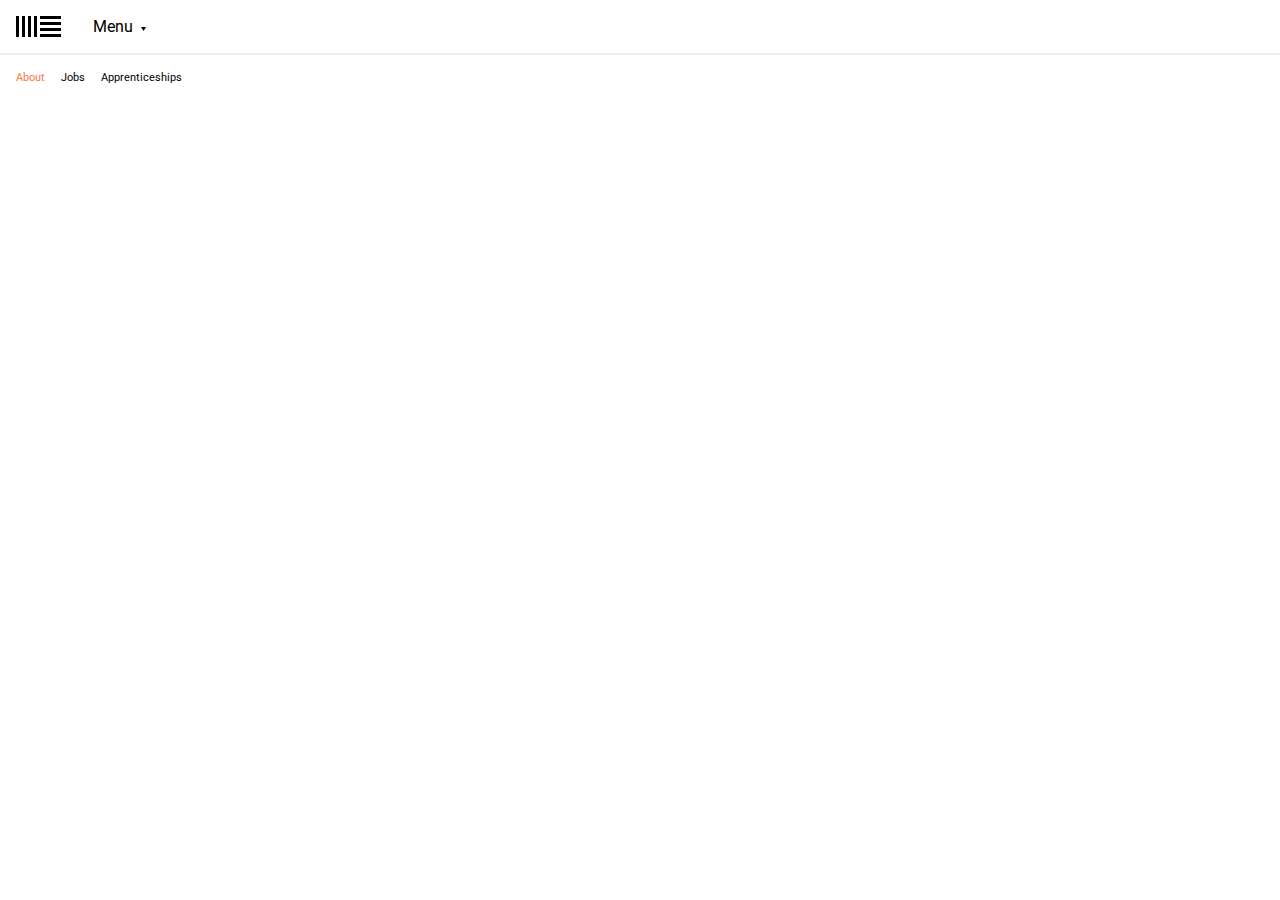
==== Ableton/index.html @ 57d8e377 "first commit" ====
<!DOCTYPE html>
<html lang="en">
<head>
    <meta charset="UTF-8">
    <meta http-equiv="X-UA-Compatible" content="IE=edge">
    <meta name="viewport" content="width=device-width, initial-scale=1.0">
    <link rel="stylesheet" href="https://cdnjs.cloudflare.com/ajax/libs/font-awesome/6.4.0/css/all.min.css" integrity="sha512-iecdLmaskl7CVkqkXNQ/ZH/XLlvWZOJyj7Yy7tcenmpD1ypASozpmT/E0iPtmFIB46ZmdtAc9eNBvH0H/ZpiBw==" crossorigin="anonymous" referrerpolicy="no-referrer" />
    <link rel="stylesheet" href="style.css">
    <script src="script.js" defer></script>
    <title>Document</title>
</head>
<body>
    <header>
        <nav class="primary">
            <svg width="45" height="21">
                <path d="M0 0h3v21H0zM6 0h3v21H6zM12 0h3v21h-3zM18 0h3v21h-3zM24 18h21v3H24zM24 12h21v3H24zM24 6h21v3H24zM24 0h21v3H24z"></path>
            </svg>
            <div class="menu-icon">
                Menu 
                <svg xmlns="http://www.w3.org/2000/svg" width="5" height="5" viewBox="0 0 24 24"><path d="M24 22h-24l12-20z"/></svg>
            </div>

            <div class="menu-items">
                <ul class="main-menu">
                    <li><a href="#">Live</a></li>
                    <li><a href="#">Push</a></li>
                    <li><a href="#">Note</a></li>
                    <li><a href="#">Link</a></li>
                    <li><a href="#">Shop</a></li>
                    <li><a href="#">Packs</a></li>
                    <li><a href="#">Help</a></li>
                    <li><a href="#">Try Live for free</a></li>
                    <li><a href="#">Log in or register</a></li>
                </ul>
                <section class ="menu-section">
                    <h3>More on Ableton.com:</h3>
                    <ul>
                        <li><a href="">Blog</a></li>
                        <li><a href="">Ableton for the Classroom</a></li>
                        <li><a href="">Ableton for Colleges and Universities</a></li>
                        <li><a href="">Certified Training</a></li>
                        <li><a href="">About Ableton</a></li>
                        <li><a href="">Jobs</a></li>
                        <li><a href="">Apprenticeships</a></li>
                    </ul>
                </section>
                <section class ="menu-sub-section">
                    <h3>More from Ableton:</h3>
                    <ul>
                        <li>
                            <a href="">
                                <div>
                                    <h4>Loop</h4>
                                    <p>Watch Talks, Performances and Features from Ableton's Summit for Music Makers</p>
                                </div>
                            </a>
                        </li>
                        <li>
                            <a href="">
                                <div>
                                    <h4>Learning Music</h4>
                                    <p>Learn the fundamentals of music making right in your browser.</p>
                                </div>
                            </a>
                        </li>
                        <li>
                            <a href="">
                                <div>
                                    <h4>Learning Synths</h4>
                                    <p>Get started with synthesis using a web-based synth and accompanying lessons.</p>
                                </div>
                            </a>
                        </li>
                        <li>
                            <a href="">
                                <div>
                                    <h4>Making Music</h4>
                                    <p>Some tips from 74 Creative Strategies for Electronic Producers.</p>
                                </div>
                            </a>
                        </li>
                    </ul>
                </section>
            </div>
        </nav>

        <div class="main-nav__seperator"></div>
        <nav class="secondary">
            <ul>
                <li><a href="#" class="selected">About</a></li>
                <li><a href="#">Jobs</a></li>
                <li><a href="#">Apprenticeships</a></li>
            </ul>
        </nav>
    </header>    
</body>
</html>
---- Ableton/style.css ----
@import url('https://fonts.googleapis.com/css2?family=Roboto:wght@100;300;400;500;700;900&display=swap');

*{
    margin:0;
    padding: 0;
    box-sizing: border-box;
    font-family: 'Roboto', sans-serif;
}

body {
    background:white;
}

.primary {
    display: flex;
    gap:2rem;
    align-items:center;
    margin-bottom: 1rem;
    margin: 1rem 1rem   
}

.primary svg.selected {
    fill:white;
}

.primary svg, .menu-icon{
    z-index: 1;
}

.menu-icon {
    display:flex;
    align-items: center;
    gap: .5rem;
    cursor:pointer;
}

.menu-icon.selected {
    color:white;
}

.menu-icon svg{
    transform: rotate(180deg) translateY(-50%);
}
.menu-icon svg.selected{
    fill:white;
    transform: rotate(0deg) translateY(1px);
}

.main-nav__seperator{
    display: block;
    height: 0;
    border-top: 2px solid #eee;
}

.secondary {
    margin: 1rem 1rem;
}

.secondary ul{
    display: flex;
    list-style: none;
    font-size:.7em;
    gap:1rem;
}

.secondary ul li a {
    color: black;
    text-decoration: none;
}
.secondary ul li a.selected {
    color: #ff764d
}

.menu-items{
    position: absolute;
    top:-100%;
    left:0;
    padding:60px 15px 0 15px;
    width: 100%;
    background: blue;
    transition: top .5s;
}

.menu-items.selected {
    top:0;
}

.main-menu {
    list-style: none;
    display:flex;
    flex-direction: column;
    gap:1.8rem;
}

.main-menu li a {
    text-decoration:none;
    color:white;
    cursor:pointer;
}
ul.main-menu li:last-child{
    margin-top:-.9rem;;
}
ul.main-menu li:last-child a{
    font-size:.7rem;
}

.menu-section {
    margin-top: 1.6rem;
    color:white;
}

.menu-section h3 , .menu-sub-section h3{
    font-size: 1.1rem;
    font-weight: 400;
    margin-bottom:.5rem;
}

.menu-section ul {
    list-style:none;
}

.menu-section ul li {
    margin-top:.7rem;
}

.menu-section ul a, .menu-sub-section ul li a{
    text-decoration:none;
    color: white;
    font-size:.7rem;
    font-weight:400;
}

.menu-sub-section {
    margin:2rem 0;
    color: white;
}

.menu-sub-section ul{
    width: 100%;
    overflow-x: auto;
    overflow-y: hidden;
    white-space: nowrap;
}

.menu-sub-section ul li{
    display:inline-block;
    list-style:none;
    width: 15rem;
}
.menu-sub-section ul li a {
    text-decoration:none;
    color: white;
}

.menu-sub-section h4 {
    margin-bottom:.4rem;
}
.menu-sub-section p {
    line-height:1.2rem;
}

/* BreakingPoints
1280px Fonts get smaller for Nav

1023px nav bar becomes mobile friendly */
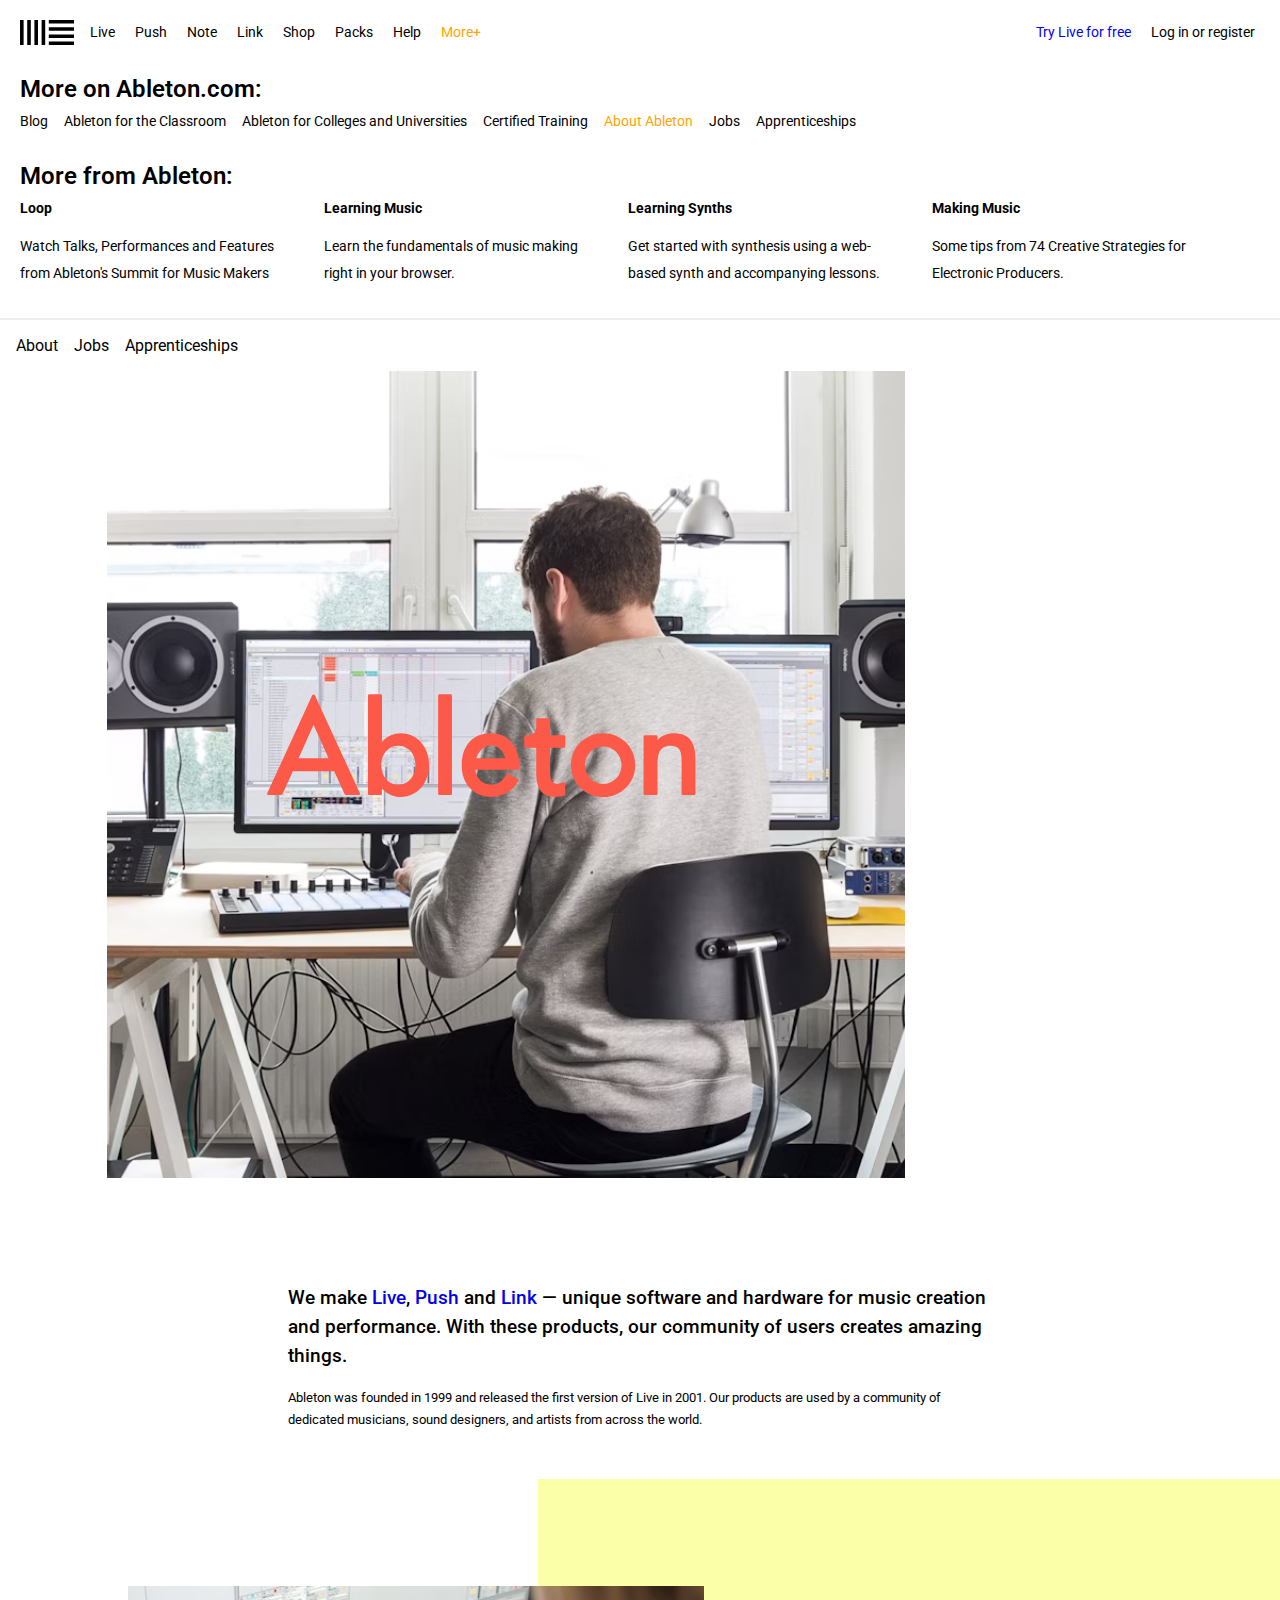
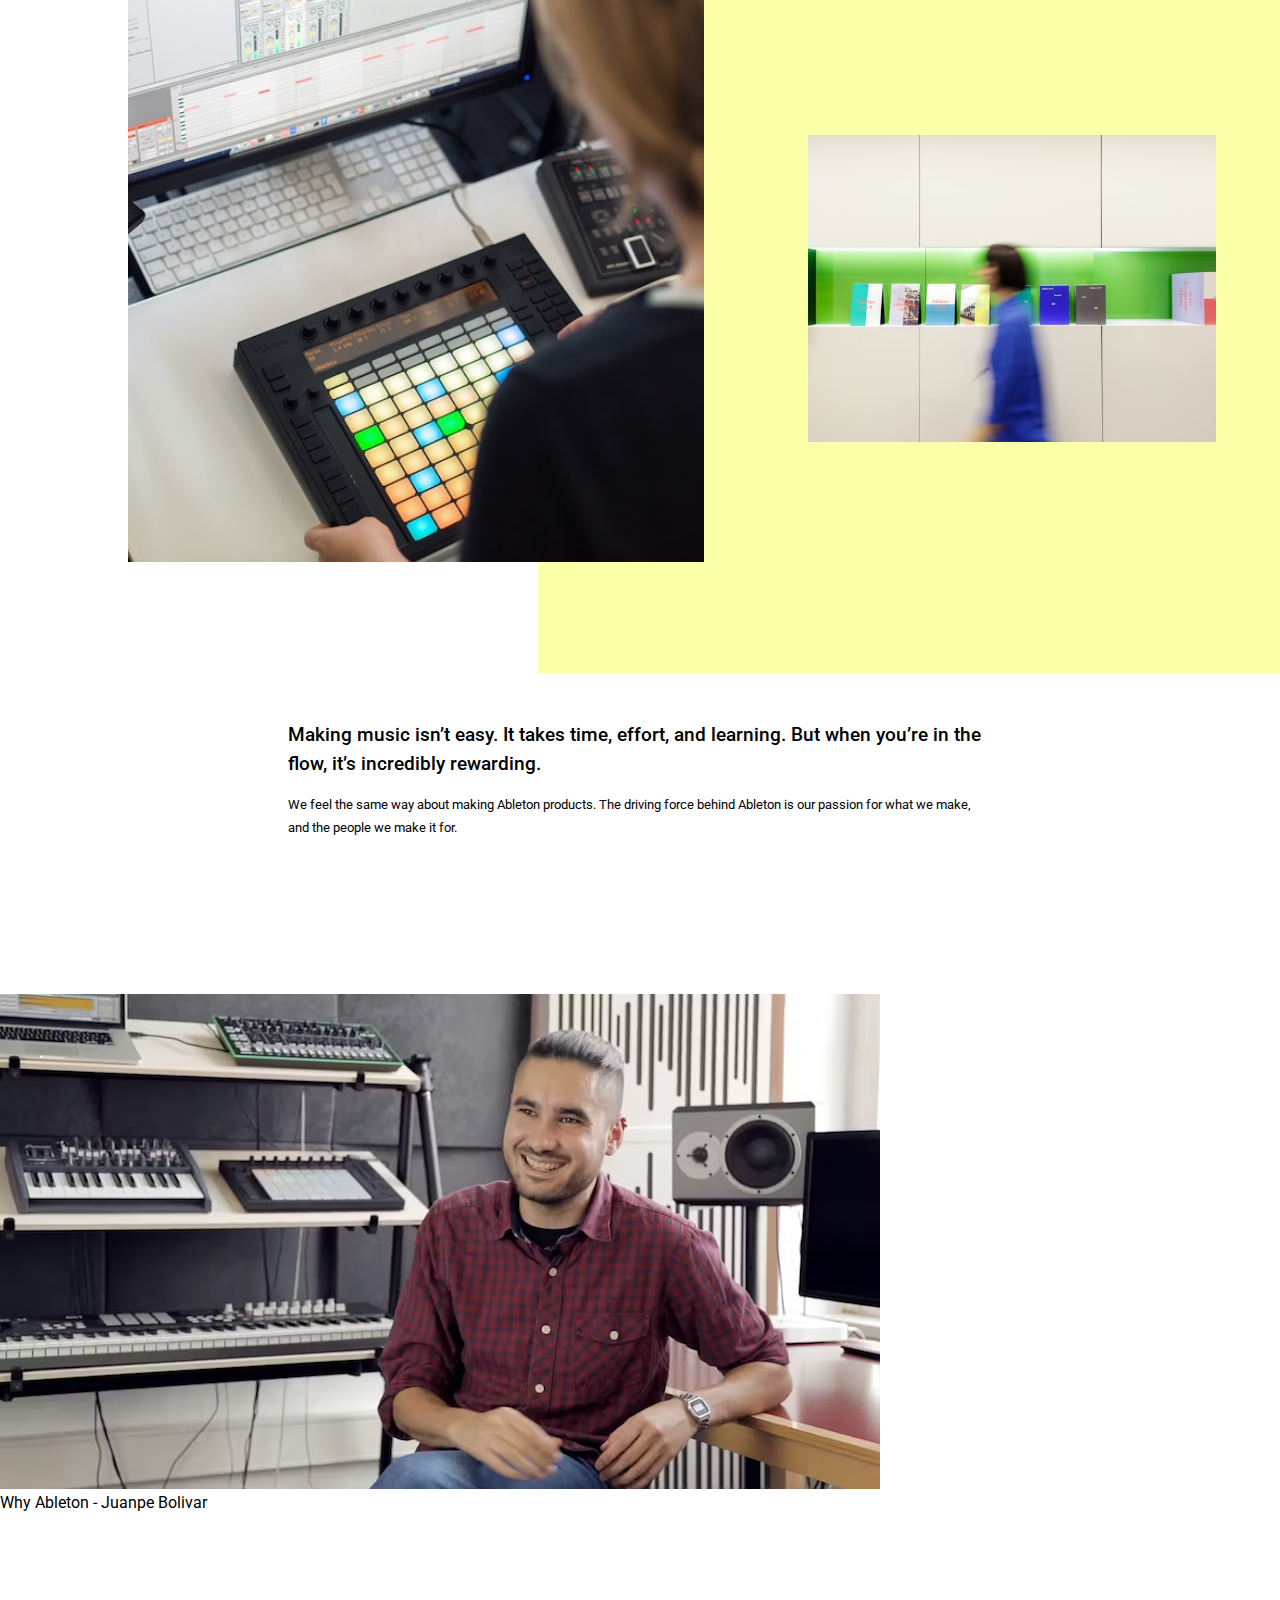
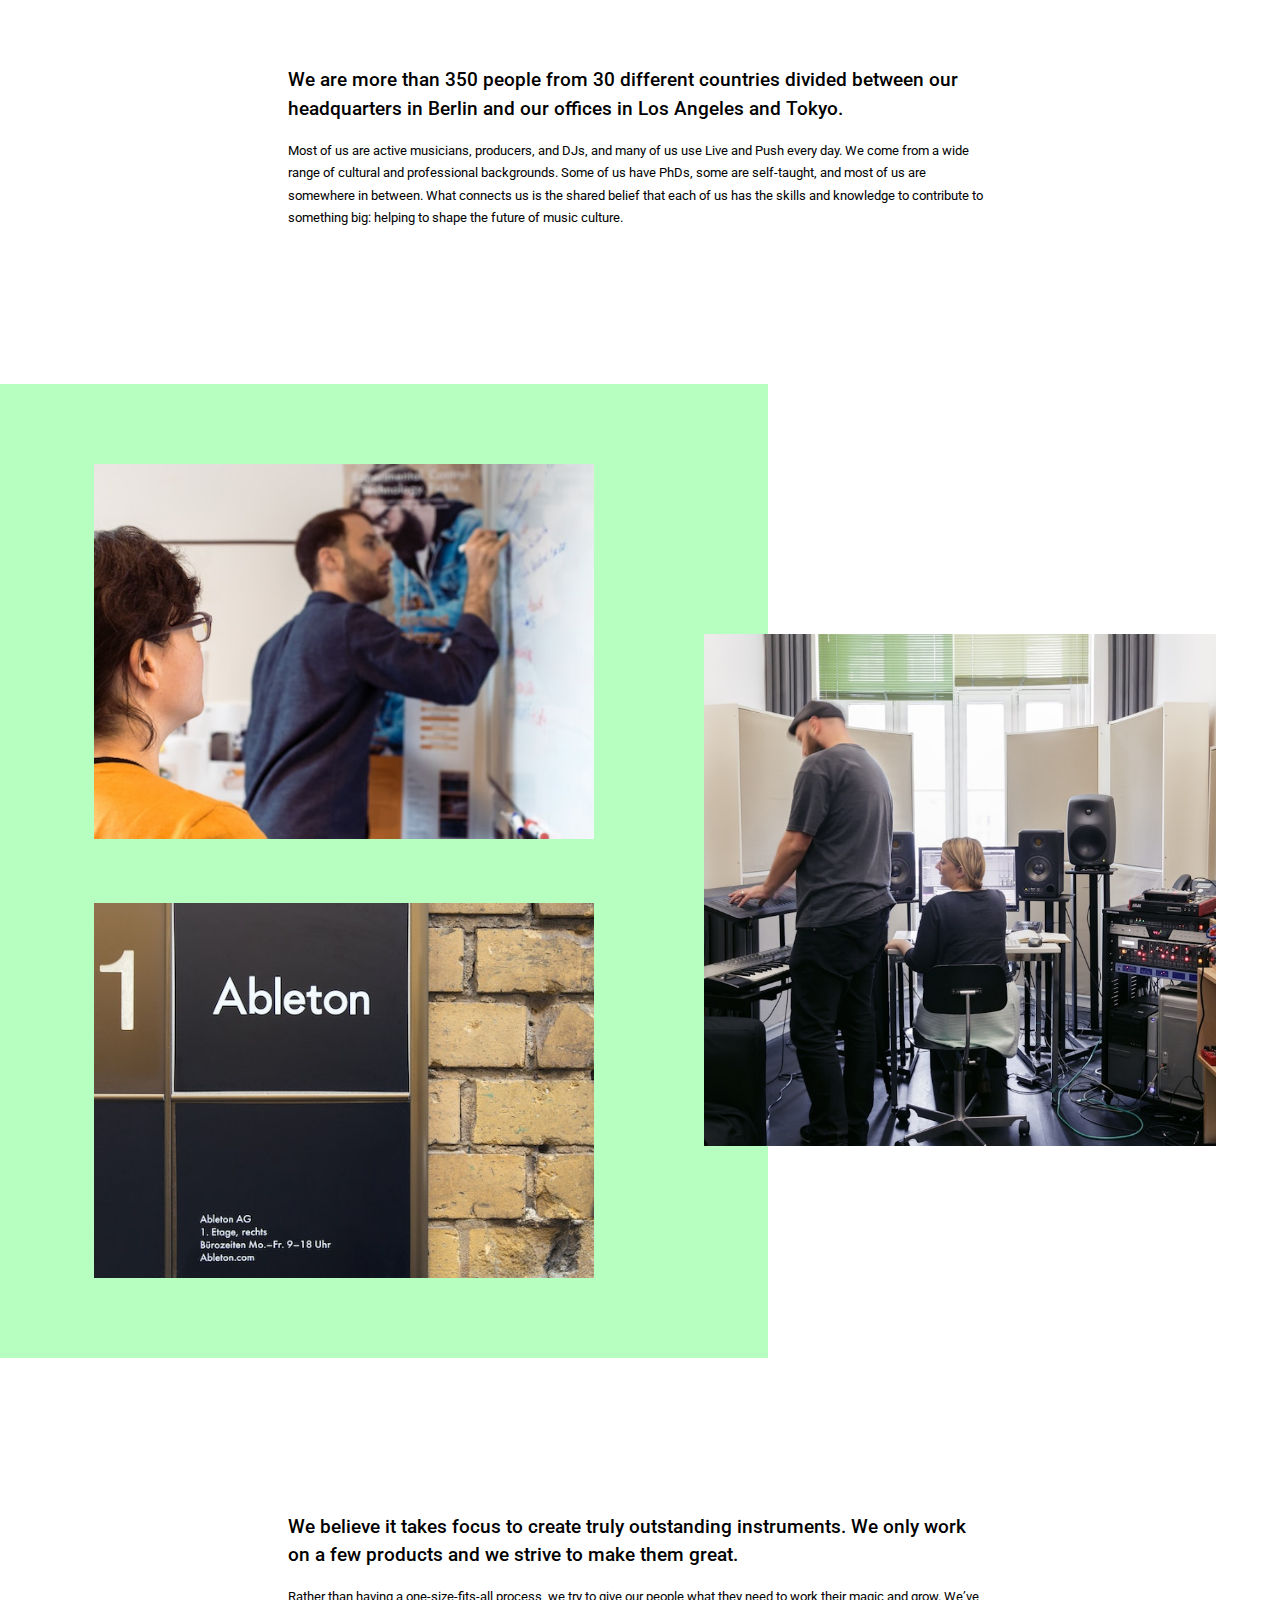
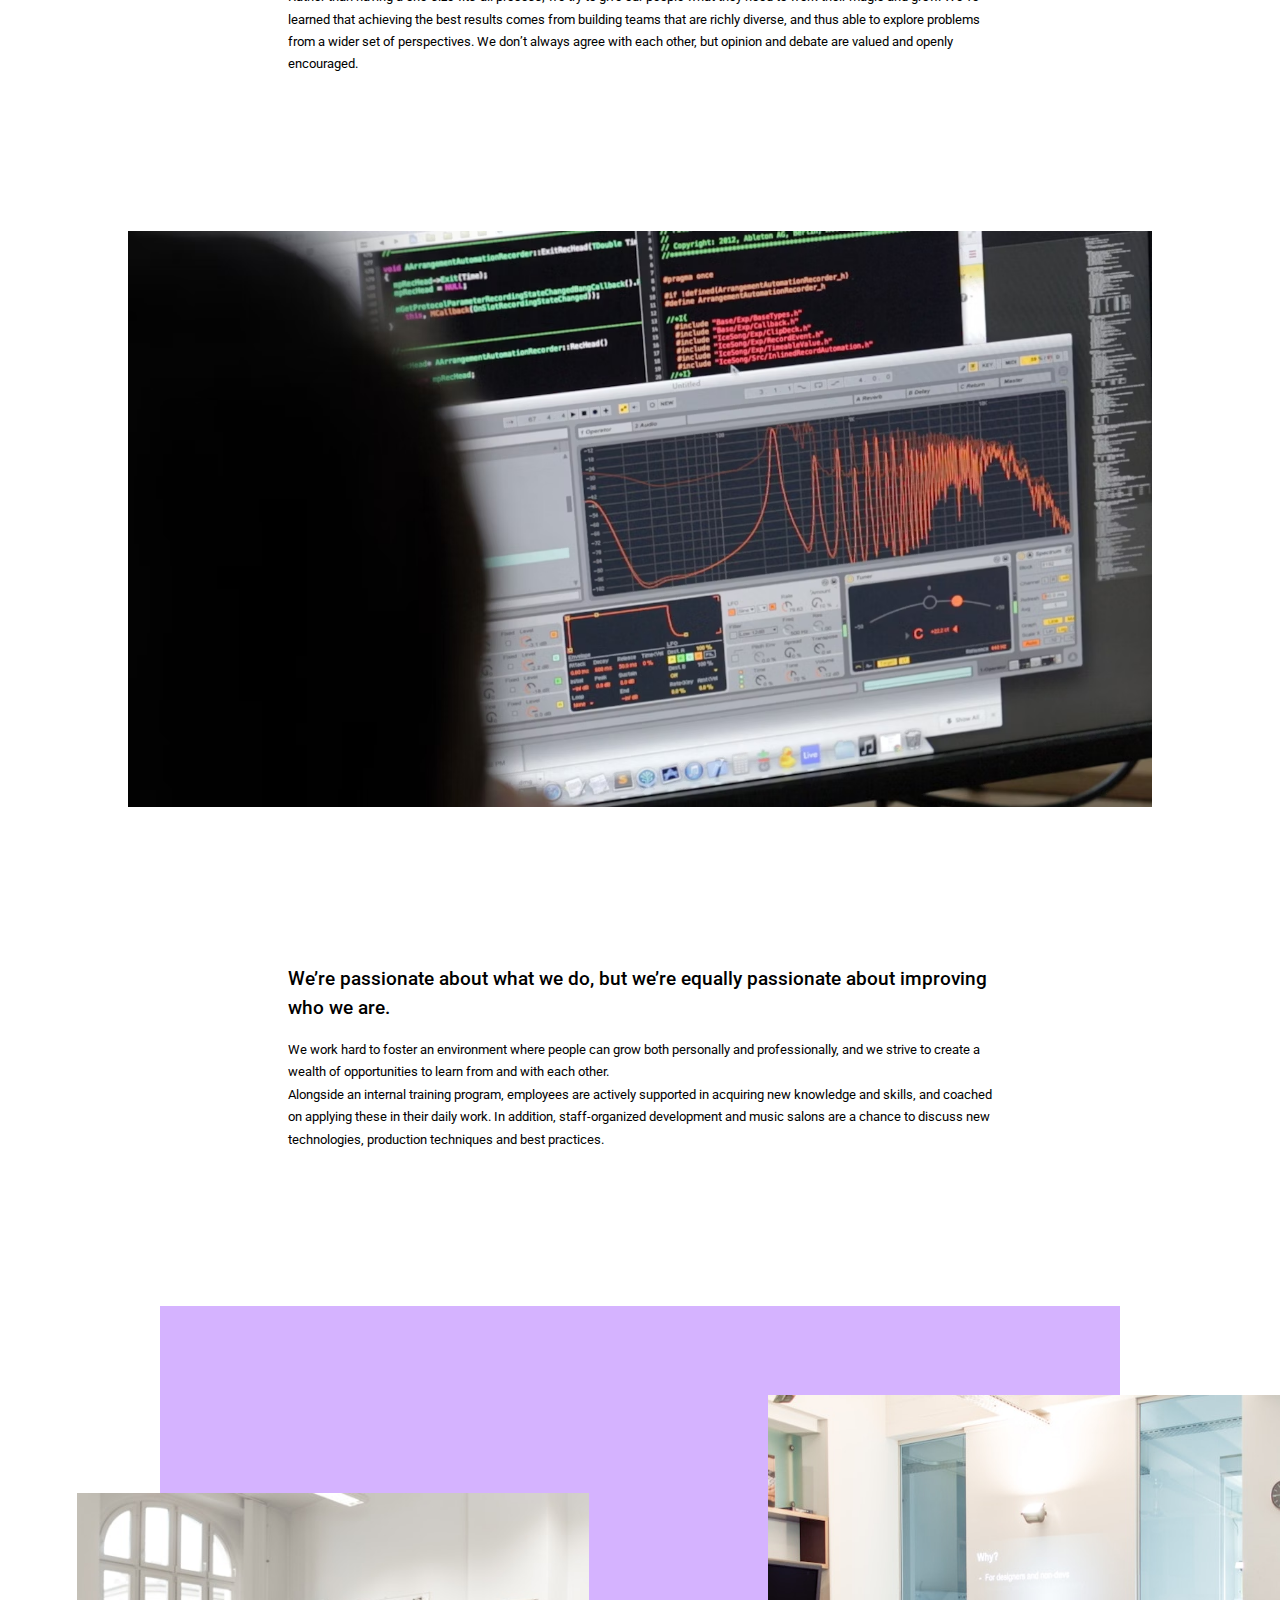
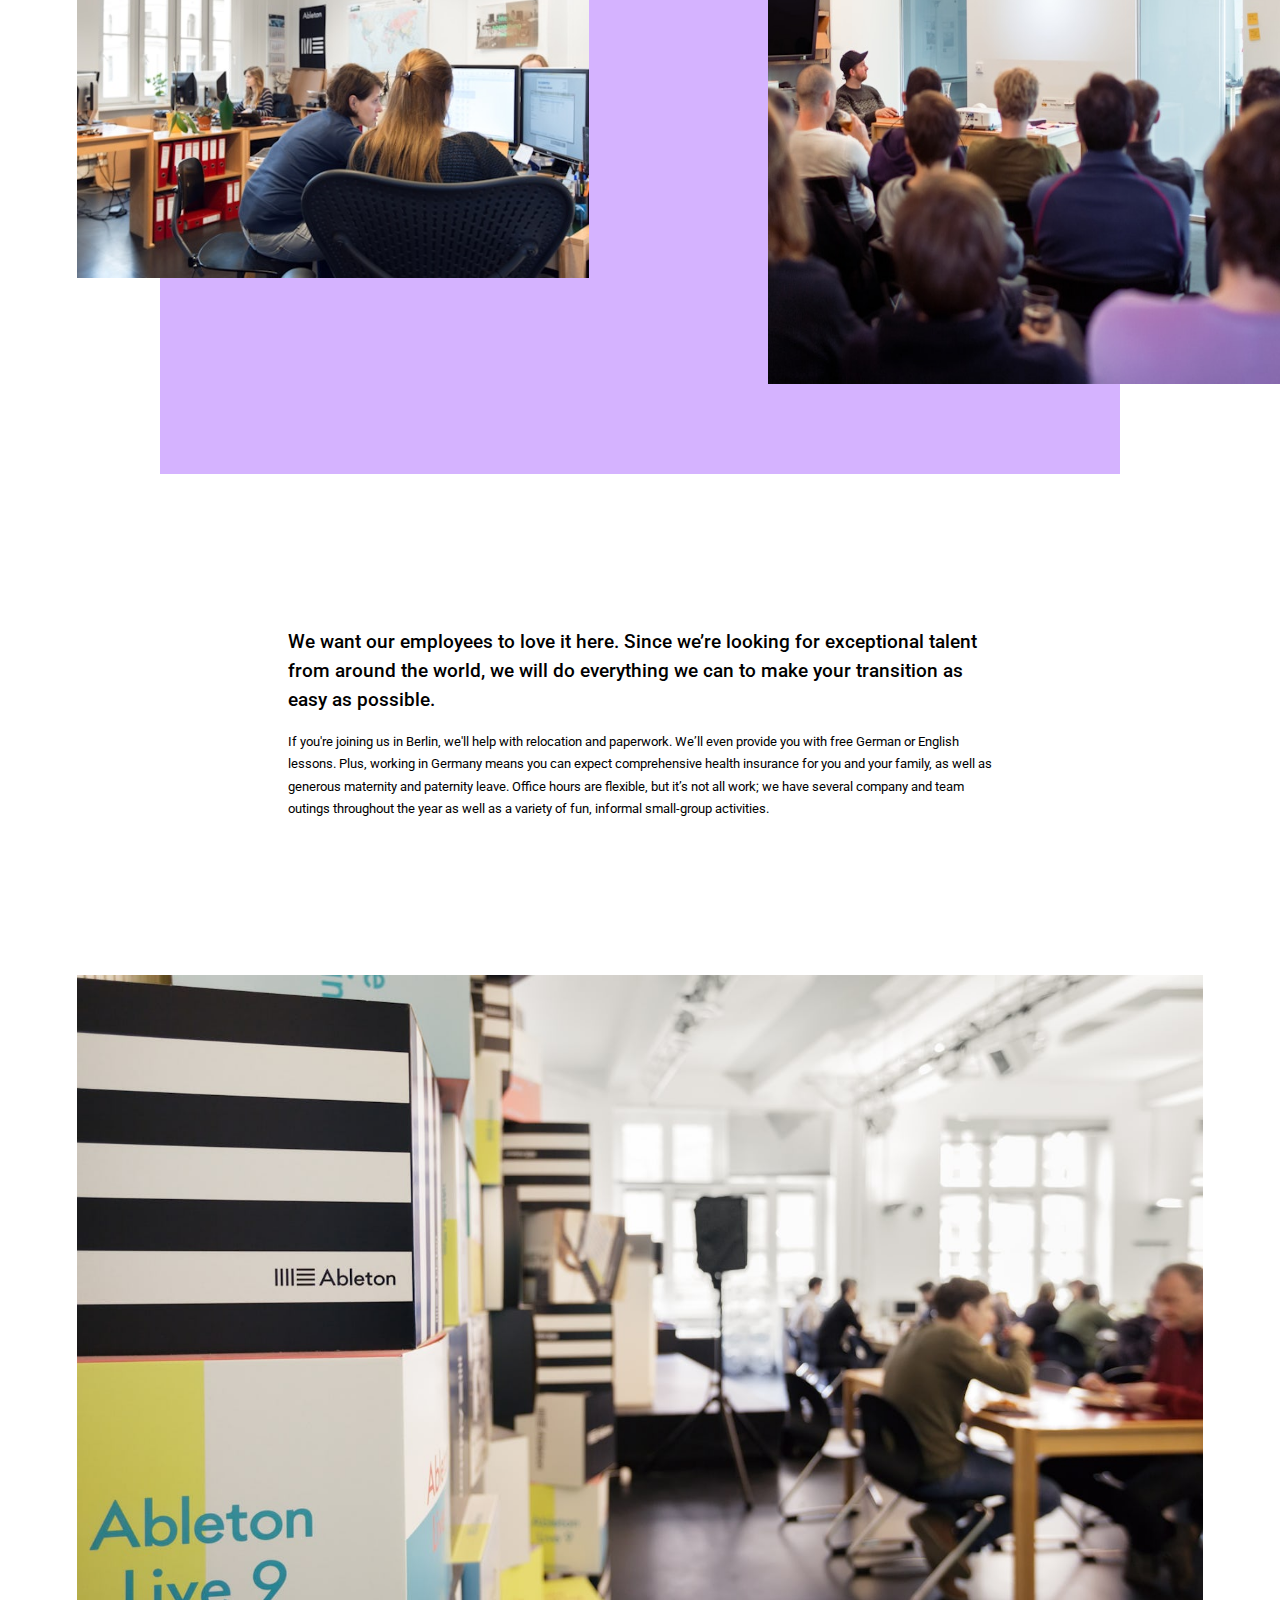
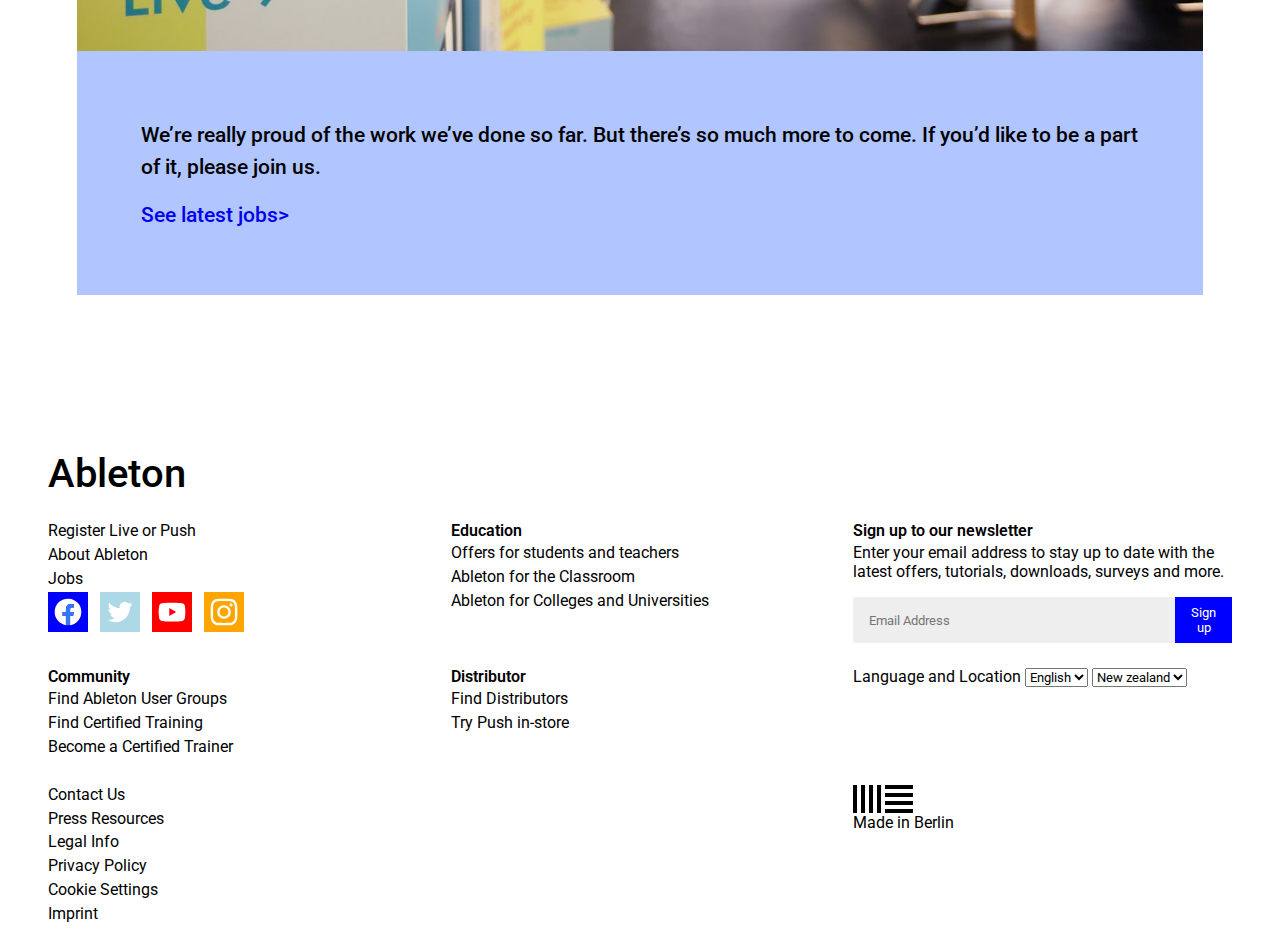
==== commit d5caf89b: "worked on ableton" ====
--- a/Ableton/index.html
+++ b/Ableton/index.html
@@ -1,97 +1,270 @@
-<!DOCTYPE html>
-<html lang="en">
-<head>
-    <meta charset="UTF-8">
-    <meta http-equiv="X-UA-Compatible" content="IE=edge">
-    <meta name="viewport" content="width=device-width, initial-scale=1.0">
-    <link rel="stylesheet" href="https://cdnjs.cloudflare.com/ajax/libs/font-awesome/6.4.0/css/all.min.css" integrity="sha512-iecdLmaskl7CVkqkXNQ/ZH/XLlvWZOJyj7Yy7tcenmpD1ypASozpmT/E0iPtmFIB46ZmdtAc9eNBvH0H/ZpiBw==" crossorigin="anonymous" referrerpolicy="no-referrer" />
-    <link rel="stylesheet" href="style.css">
-    <script src="script.js" defer></script>
-    <title>Document</title>
-</head>
-<body>
-    <header>
-        <nav class="primary">
-            <svg width="45" height="21">
-                <path d="M0 0h3v21H0zM6 0h3v21H6zM12 0h3v21h-3zM18 0h3v21h-3zM24 18h21v3H24zM24 12h21v3H24zM24 6h21v3H24zM24 0h21v3H24z"></path>
-            </svg>
-            <div class="menu-icon">
-                Menu 
-                <svg xmlns="http://www.w3.org/2000/svg" width="5" height="5" viewBox="0 0 24 24"><path d="M24 22h-24l12-20z"/></svg>
-            </div>
-
-            <div class="menu-items">
-                <ul class="main-menu">
-                    <li><a href="#">Live</a></li>
-                    <li><a href="#">Push</a></li>
-                    <li><a href="#">Note</a></li>
-                    <li><a href="#">Link</a></li>
-                    <li><a href="#">Shop</a></li>
-                    <li><a href="#">Packs</a></li>
-                    <li><a href="#">Help</a></li>
-                    <li><a href="#">Try Live for free</a></li>
-                    <li><a href="#">Log in or register</a></li>
-                </ul>
-                <section class ="menu-section">
-                    <h3>More on Ableton.com:</h3>
-                    <ul>
-                        <li><a href="">Blog</a></li>
-                        <li><a href="">Ableton for the Classroom</a></li>
-                        <li><a href="">Ableton for Colleges and Universities</a></li>
-                        <li><a href="">Certified Training</a></li>
-                        <li><a href="">About Ableton</a></li>
-                        <li><a href="">Jobs</a></li>
-                        <li><a href="">Apprenticeships</a></li>
-                    </ul>
-                </section>
-                <section class ="menu-sub-section">
-                    <h3>More from Ableton:</h3>
-                    <ul>
-                        <li>
-                            <a href="">
-                                <div>
-                                    <h4>Loop</h4>
-                                    <p>Watch Talks, Performances and Features from Ableton's Summit for Music Makers</p>
-                                </div>
-                            </a>
-                        </li>
-                        <li>
-                            <a href="">
-                                <div>
-                                    <h4>Learning Music</h4>
-                                    <p>Learn the fundamentals of music making right in your browser.</p>
-                                </div>
-                            </a>
-                        </li>
-                        <li>
-                            <a href="">
-                                <div>
-                                    <h4>Learning Synths</h4>
-                                    <p>Get started with synthesis using a web-based synth and accompanying lessons.</p>
-                                </div>
-                            </a>
-                        </li>
-                        <li>
-                            <a href="">
-                                <div>
-                                    <h4>Making Music</h4>
-                                    <p>Some tips from 74 Creative Strategies for Electronic Producers.</p>
-                                </div>
-                            </a>
-                        </li>
-                    </ul>
-                </section>
-            </div>
-        </nav>
-
-        <div class="main-nav__seperator"></div>
-        <nav class="secondary">
-            <ul>
-                <li><a href="#" class="selected">About</a></li>
-                <li><a href="#">Jobs</a></li>
-                <li><a href="#">Apprenticeships</a></li>
-            </ul>
-        </nav>
-    </header>    
-</body>
+<!DOCTYPE html>
+<html lang="en">
+<head>
+    <meta charset="UTF-8">
+    <meta http-equiv="X-UA-Compatible" content="IE=edge">
+    <meta name="viewport" content="width=device-width, initial-scale=1.0">
+    <link rel="stylesheet" href="https://cdnjs.cloudflare.com/ajax/libs/font-awesome/6.4.0/css/all.min.css" integrity="sha512-iecdLmaskl7CVkqkXNQ/ZH/XLlvWZOJyj7Yy7tcenmpD1ypASozpmT/E0iPtmFIB46ZmdtAc9eNBvH0H/ZpiBw==" crossorigin="anonymous" referrerpolicy="no-referrer" />
+    <link rel="stylesheet" href="style.css">
+    <script src="script.js" defer></script>
+    <title>Document</title>
+</head>
+<body>
+    <div class="main">
+        <header class="main-nav">
+            <nav class="primary">
+                <a class="main-nav__logo" href="#">
+                    <svg class ="main-nav__logo__image" width="45" height="21" viewBox="0 0 45 21">
+                        <path d="M0 0h3v21H0zM6 0h3v21H6zM12 0h3v21h-3zM18 0h3v21h-3zM24 18h21v3H24zM24 12h21v3H24zM24 6h21v3H24zM24 0h21v3H24z"></path>
+                    </svg>
+                </a>
+                <div class="main-nav__trigger-label">
+                    Menu 
+                    <svg xmlns="http://www.w3.org/2000/svg" width="5" height="5" viewBox="0 0 24 24"><path d="M24 22h-24l12-20z"/></svg>
+                </div>
+                
+                <div class="main-nav__primary-wrapper">
+                    <ul class="main-nav__link-list">
+                        <li><a href="#">Live</a></li>
+                        <li><a href="#">Push</a></li>
+                        <li><a href="#">Note</a></li>
+                        <li><a href="#">Link</a></li>
+                        <li><a href="#">Shop</a></li>
+                        <li><a href="#">Packs</a></li>
+                        <li><a href="#">Help</a></li>
+                        <li class="more-Button">More+</li>
+                        <li><a href="#">Try Live for free</a></li>
+                        <li><a href="#">Log in or register</a></li>
+                    </ul>
+                    <div class="main-nav__more">
+                        <section class ="main-nav__section main-nav__section_main">
+                            <h3>More on Ableton.com:</h3>
+                            <ul>
+                                <li><a href="">Blog</a></li>
+                                <li><a href="">Ableton for the Classroom</a></li>
+                                <li><a href="">Ableton for Colleges and Universities</a></li>
+                                <li><a href="">Certified Training</a></li>
+                                <li><a href="">About Ableton</a></li>
+                                <li><a href="">Jobs</a></li>
+                                <li><a href="">Apprenticeships</a></li>
+                            </ul>
+                        </section>
+                        <section class ="main-nav__section main-nav__section_secondary">
+                            <h3>More from Ableton:</h3>
+                            <ul>
+                                <li>
+                                    <a href="">
+                                        <div>
+                                            <h4>Loop</h4>
+                                            <p>Watch Talks, Performances and Features from Ableton's Summit for Music Makers</p>
+                                        </div>
+                                    </a>
+                                </li>
+                                <li>
+                                    <a href="">
+                                        <div>
+                                            <h4>Learning Music</h4>
+                                            <p>Learn the fundamentals of music making right in your browser.</p>
+                                        </div>
+                                    </a>
+                                </li>
+                                <li>
+                                    <a href="">
+                                        <div>
+                                            <h4>Learning Synths</h4>
+                                            <p>Get started with synthesis using a web-based synth and accompanying lessons.</p>
+                                        </div>
+                                    </a>
+                                </li>
+                                <li>
+                                    <a href="">
+                                        <div>
+                                            <h4>Making Music</h4>
+                                            <p>Some tips from 74 Creative Strategies for Electronic Producers.</p>
+                                        </div>
+                                    </a>
+                                </li>
+                            </ul>
+                        </section>
+                    </div>
+                </div>            
+            </nav>
+    
+            <div class="main-nav__seperator"></div>
+    
+            <nav class="secondary">
+                <ul>
+                    <li><a href="#">About</a></li>
+                    <li><a href="#">Jobs</a></li>
+                    <li><a href="#">Apprenticeships</a></li>
+                </ul>
+            </nav>
+    
+        </header> 
+
+        <div class="page">
+            <main>
+                <div class="page-about">
+                    <header class="page-about__header">
+                        <svg class="page-about__header__ableton-logo" with="430px" height="104px" viewBox="0 0 430 104"><title>Ableton</title><g fill="#FD5948"><path d="M32.6204615,65.1749841 L47.5563462,31.7794286 L62.5038077,65.1749841 L32.6204615,65.1749841 L32.6204615,65.1749841 Z M93.8623846,100.13219 C86.5871154,84.2631111 78.9777692,67.7271111 71.3717308,51.1878095 C63.7656923,34.6567619 56.1629615,18.1306667 48.8810769,2.24342857 C48.6313462,1.7944127 48.1550385,1.51873016 47.6076154,1.51873016 C47.0535769,1.51873016 46.5326154,1.80101587 46.2134231,2.27644444 L1.24534615,100.156952 C1.08823077,100.634032 1.13619231,101.121016 1.38923077,101.467683 C1.63565385,101.807746 2.05407692,101.994286 2.57007692,101.994286 L15.2071154,101.994286 C15.6916923,101.994286 16.1431923,101.688889 16.5467308,101.073143 L26.9097308,78.3235556 L68.2145385,78.3235556 L68.2806923,78.4688254 C69.7145769,81.6614603 71.2427308,84.9779048 72.7245769,88.1870476 C74.7009231,92.4791111 76.7483846,96.9147937 78.5924231,101.10946 C78.9777692,101.695492 79.4176923,101.994286 79.9155,101.994286 L92.5459231,101.994286 C93.0635769,101.994286 93.4853077,101.807746 93.7300769,101.467683 C93.9831154,101.116063 94.0310769,100.629079 93.8623846,100.13219 Z M131.990154,91.6751746 C121.000346,91.6751746 115.246615,81.7786667 115.246615,72.0043175 C115.246615,62.6525714 121.117769,52.7147937 131.990154,52.7147937 C142.230769,52.7147937 149.382,60.6468571 149.382,72.0043175 C149.382,81.7968254 144.002038,91.6751746 131.990154,91.6751746 Z M134.6975,40.3420952 C127.597538,40.3420952 121.455154,43.0840635 116.445654,48.4970159 L116.020615,48.9559365 L116.020615,2.52571429 C116.020615,2.01066667 115.349154,1.35860317 114.595,1.35860317 L103.375308,1.35860317 C102.616192,1.35860317 101.941423,2.01066667 101.941423,2.52571429 L101.941423,100.698413 C101.941423,101.428063 102.573192,101.994286 103.375308,101.994286 L114.461038,101.994286 C115.264808,101.994286 115.891615,101.428063 115.891615,100.698413 L115.891615,95.463746 L116.315,95.896254 C121.284808,101.000508 127.802615,103.924063 134.186462,103.924063 C154.034269,103.924063 163.070885,87.247746 163.070885,71.7484444 C163.070885,56.5215238 153.127962,40.3420952 134.6975,40.3420952 Z M184.660192,1.35860317 L173.574462,1.35860317 C172.815346,1.35860317 172.142231,2.01066667 172.142231,2.52571429 L172.142231,100.698413 C172.142231,101.428063 172.770692,101.994286 173.574462,101.994286 L184.660192,101.994286 C185.287,101.994286 185.958462,101.475937 185.958462,100.698413 L185.958462,2.52571429 C185.958462,2.03542857 185.305192,1.35860317 184.660192,1.35860317 Z M210.465154,65.1749841 L210.554462,64.8629841 C212.320769,58.6989206 217.836346,52.4589206 224.966077,52.4589206 C232.990538,52.4589206 237.609731,58.8673016 239.255308,64.8629841 L239.338,65.1749841 L210.465154,65.1749841 Z M224.966077,40.3420952 C206.912692,40.3420952 195.702923,52.6702222 195.702923,72.5210159 C195.702923,91.0099048 207.843808,103.924063 225.230692,103.924063 C236.9945,103.924063 246.973808,97.9250794 252.600192,87.4606984 L252.694462,87.2791111 C252.754,86.8631111 252.492692,86.4421587 251.887385,85.9617778 L242.510077,80.7106032 C241.805538,80.3078095 241.266385,80.3936508 240.761962,81.0308571 C237.024269,87.0546032 233.503231,91.6751746 225.354731,91.6751746 C216.546346,91.6751746 210.179038,85.7950476 209.515846,77.0408889 L209.494346,76.7784127 L252.041192,76.7784127 C252.730846,76.7784127 253.471769,76.4119365 253.471769,75.6063492 L253.471769,73.8102857 C253.471769,58.3704127 246.009615,40.3420952 224.966077,40.3420952 Z M297.834538,42.1398095 L284.053038,42.1398095 L284.053038,26.4539683 C284.053038,25.7325714 283.555231,25.2868571 282.7465,25.2868571 L271.665731,25.2868571 C270.954577,25.2868571 270.235154,25.6450794 270.235154,26.4539683 L270.235154,33.0208254 C270.235154,35.9790476 270.235154,42.1398095 261.997346,42.1398095 L259.677,42.1398095 C258.917885,42.1398095 258.243115,42.7951746 258.243115,43.3151746 L258.243115,53.7366349 C258.243115,54.7023492 259.339615,54.7749841 259.677,54.7749841 L270.235154,54.7749841 L270.235154,80.0651429 C270.235154,96.3188571 276.301462,103.884444 289.327154,103.884444 C293.114462,103.884444 296.132731,103.427175 298.304231,102.519238 L298.297615,102.469714 C298.816923,102.369016 299.261808,101.707048 299.261808,101.424762 L299.261808,90.4915556 C299.261808,89.8543492 298.608538,89.3161905 297.834538,89.3161905 C297.555038,89.3161905 297.062192,89.487873 296.891846,89.5572063 C295.315731,90.1828571 293.688346,90.8349206 291.351462,90.8349206 C290.818923,90.8349206 290.258269,90.8019048 289.682731,90.7325714 C283.998462,89.4697143 284.031538,82.0097778 284.053038,77.0755556 L284.053038,54.7749841 L297.834538,54.7749841 C298.168615,54.7749841 299.261808,54.7023492 299.261808,53.7366349 L299.261808,43.3151746 C299.261808,42.7951746 298.588692,42.1398095 297.834538,42.1398095 Z M337.118346,90.9092063 C327.102654,90.9092063 318.954154,82.4819048 318.954154,72.1297778 C318.954154,61.8552381 327.102654,53.4906667 337.118346,53.4906667 C347.272962,53.4906667 355.538885,61.8552381 355.538885,72.1297778 C355.538885,82.4819048 347.272962,90.9092063 337.118346,90.9092063 Z M337.118346,40.3420952 C319.112923,40.3420952 305.010577,54.3028571 305.010577,72.1297778 C305.010577,89.9583492 319.112923,103.924063 337.118346,103.924063 C355.123769,103.924063 369.227769,89.9583492 369.227769,72.1297778 C369.227769,54.3028571 355.123769,40.3420952 337.118346,40.3420952 Z M407.623462,40.3420952 C401.669615,40.3420952 395.856346,42.6697143 392.075654,46.5721905 L391.680385,46.9815873 L391.529885,43.3168254 C391.529885,42.791873 390.855115,42.1398095 390.092692,42.1398095 L379.008615,42.1398095 C378.2495,42.1398095 377.578038,42.791873 377.578038,43.3069206 L377.578038,100.698413 C377.578038,101.428063 378.2065,101.994286 379.008615,101.994286 L390.092692,101.994286 C390.898115,101.994286 391.529885,101.428063 391.529885,100.698413 L391.529885,74.4507937 C391.529885,64.7688889 391.529885,52.7180952 404.272769,52.7180952 C414.749885,52.7180952 415.603269,59.5886984 415.603269,67.8905397 L415.603269,100.698413 C415.603269,101.428063 416.231731,101.994286 417.032192,101.994286 L428.121231,101.994286 C428.888615,101.994286 429.422808,101.464381 429.422808,100.698413 L429.422808,66.4708571 C429.422808,48.399619 422.699923,40.3420952 407.623462,40.3420952 Z" id="Fill-9" sketch:type="MSShapeGroup"></path></g></svg>
+                    </header>
+                </div>
+            </main>
+
+            <div class="page-about__text">
+                <div class="body-text">
+                    <h1>We make <a href="#">Live</a>, <a href="#">Push</a> and <a href="#">Link</a> — unique software and hardware for music creation and performance. With these products, our community of users creates amazing things.</h1>
+                    <p>Ableton was founded in 1999 and released the first version of Live in 2001. Our products are used by a community of dedicated musicians, sound designers, and artists from across the world.</p>
+                </div>
+            </div>
+
+            <div class="page-about__collage image-section">
+                <img src="img/photo-1.jpg" alt="">
+                <div class="collage-wrapper">
+                    <img src="img/photo-2.jpg" alt="">
+                </div>
+            </div>
+
+            <div class="page-about__text">
+                <div class="body-text">
+                    <h1>Making music isn’t easy. It takes time, effort, and learning. But when you’re in the flow, it’s incredibly rewarding.</h1>
+                    <p>We feel the same way about making Ableton products. The driving force behind Ableton is our passion for what we make, and the people we make it for.</p>
+                </div>
+            </div>
+
+            <div class="page-about__media image-section">
+                <img src="img/poster-juanpe.avif" alt="">
+                <p>Why Ableton - Juanpe Bolivar</p>
+            </div>
+
+            <div class="page-about__text">
+                <div class="body-text">
+                    <h1>We are more than 350 people from 30 different countries divided between our headquarters in Berlin and our offices in Los Angeles and Tokyo.</h1>
+                    <p>Most of us are active musicians, producers, and DJs, and many of us use Live and Push every day. We come from a wide range of cultural and professional backgrounds. Some of us have PhDs, some are self-taught, and most of us are somewhere in between. What connects us is the shared belief that each of us has the skills and knowledge to contribute to something big: helping to shape the future of music culture.</p>
+                </div>
+            </div>
+
+            <div class="page-about__collage_2 image-section">
+                <div class="collage-wrapper_2">
+                    <img src="img/photo-3.jpg" alt="">
+                    <img src="img/photo-4.jpg" alt="">
+                </div>
+                <img src="img/photo-5.jpg" alt="">
+            </div>
+
+            <div class="page-about__text">
+                <div class="body-text">
+                    <h1>We believe it takes focus to create truly outstanding instruments. We only work on a few products and we strive to make them great.</h1>
+                    <p>Rather than having a one-size-fits-all process, we try to give our people what they need to work their magic and grow. We’ve learned that achieving the best results comes from building teams that are richly diverse, and thus able to explore problems from a wider set of perspectives. We don’t always agree with each other, but opinion and debate are valued and openly encouraged.</p>
+                </div>
+            </div>
+
+            <div class="page-about__collage_3 image-section">
+                <img src="img/poster-meet-the-makers.avif" alt="">
+            </div>
+
+            <div class="page-about__text"><div class="body-text"><h1>We’re passionate about what we do, but we’re equally passionate about improving who we are.</h1><p>We work hard to foster an environment where people can grow both personally and professionally, and we strive to create a wealth of opportunities to learn from and with each other.</p><p>Alongside an internal training program, employees are actively supported in acquiring new knowledge and skills, and coached on applying these in their daily work. In addition, staff-organized development and music salons are a chance to discuss new technologies, production techniques and best practices.</p></div></div>            
+        
+            <div class="page-about__collage_4 image-section">
+                <div class="page-about__collage_4_wrapper">
+                    <img src="img/photo-6-a.jpg" alt="">
+                    <img src="img/photo-7.jpg" alt="">
+                </div>
+            </div>
+
+            <div class="page-about__text"><div class="body-text"><h1>We want our employees to love it here. Since we’re looking for exceptional talent from around the world, we will do everything we can to make your transition as easy as possible.</h1><p>If you're joining us in Berlin, we'll help with relocation and paperwork. We’ll even provide you with free German or English lessons. Plus, working in Germany means you can expect comprehensive health insurance for you and your family, as well as generous maternity and paternity leave. Office hours are flexible, but it’s not all work; we have several company and team outings throughout the year as well as a variety of fun, informal small-group activities.</p></div></div>            
+        
+            <div class="page-about__collage_5 image-section">
+                <div class="page-about__collarge_5_wrapper">
+                    <img src="img/photo-8.jpg" alt="">
+                    <h1>
+                        We’re really proud of the work we’ve done so far. But there’s so much more to come. If you’d like to be a part of it, please join us.
+                        <br>
+                        <a class="has-arrow" href="#">See latest jobs></a>
+                    </h1>
+                </div>
+            </div>
+        </div>
+
+        <div class="footer">
+            <h2>Ableton</h2>
+
+            <div class="sign-up">
+                <h3>Sign up to our newsletter</h3>
+                <p>Enter your email address to stay up to date with the latest offers, tutorials, downloads, surveys and more.</p>
+                <div class="email-input">
+                    <input type="text" placeholder="Email Address"></input>
+                    <button>Sign up</button>
+                </div>
+            </div>
+
+            <div class="social footer-component">
+                <ul>
+                    <li><a href="#">Register Live or Push</a></li>
+                    <li><a href="#">About Ableton</a></li>
+                    <li><a href="#">Jobs</a></li>
+                </ul>
+                <div class="social-icons">
+                    <svg xmlns="http://www.w3.org/2000/svg" viewBox="0 0 40 40" role="img" focusable="false"><title>Facebook</title><path d="M33.334 20a13.333 13.333 0 10-15.417 13.167v-9.312h-3.385V20h3.385v-2.933c0-3.342 1.991-5.187 5.036-5.187a20.5 20.5 0 012.985.26v3.277h-1.681a1.927 1.927 0 00-2.173 2.082v2.5h3.7l-.591 3.854h-3.109v9.314A13.337 13.337 0 0033.334 20z" fill="#fff"></path><path d="M25.19 23.854L25.781 20h-3.7v-2.5a1.927 1.927 0 012.173-2.082h1.681v-3.283a20.5 20.5 0 00-2.985-.26c-3.046 0-5.036 1.846-5.036 5.188v2.938h-3.383v3.854h3.385v9.32a13.473 13.473 0 004.167 0v-9.317z" fill="#3477f2"></path></svg>
+                    <svg xmlns="http://www.w3.org/2000/svg" viewBox="0 0 40 40" role="img" focusable="false"><title>Twitter</title><path d="M15.362 30.159a14.5 14.5 0 0014.594-14.594c0-.222 0-.443-.015-.663a10.436 10.436 0 002.559-2.655 10.238 10.238 0 01-2.946.807 5.147 5.147 0 002.255-2.837 10.279 10.279 0 01-3.257 1.245 5.134 5.134 0 00-8.741 4.678A14.562 14.562 0 019.24 10.781a5.133 5.133 0 001.588 6.847 5.091 5.091 0 01-2.328-.642v.065a5.131 5.131 0 004.115 5.028 5.121 5.121 0 01-2.316.088 5.135 5.135 0 004.792 3.562 10.292 10.292 0 01-6.37 2.2 10.441 10.441 0 01-1.221-.074 14.521 14.521 0 007.862 2.3" fill="#fff"></path></svg>
+                    <svg xmlns="http://www.w3.org/2000/svg" viewBox="0 0 40 40" role="img" focusable="false"><title>Youtube</title><path d="M32.776 13.601a3.351 3.351 0 00-2.358-2.373C28.339 10.667 20 10.667 20 10.667s-8.339 0-10.418.561a3.351 3.351 0 00-2.358 2.373 35.146 35.146 0 00-.557 6.46 35.146 35.146 0 00.557 6.46 3.351 3.351 0 002.358 2.373c2.08.561 10.418.561 10.418.561s8.339 0 10.418-.561a3.351 3.351 0 002.358-2.373 35.146 35.146 0 00.557-6.46 35.146 35.146 0 00-.557-6.46z" fill="#fff"></path><path d="M17.273 24.025l6.97-3.961-6.97-3.969z" fill="#ff001d"></path></svg>
+                    <svg xmlns="http://www.w3.org/2000/svg" viewBox="0 0 40 40" role="img" focusable="false"><title>Instagram</title><g transform="translate(-336 -285)"><path d="M356 294.069c3.56 0 3.982.014 5.388.078a7.38 7.38 0 012.476.459 4.416 4.416 0 012.53 2.53 7.38 7.38 0 01.459 2.476c.064 1.406.078 1.828.078 5.388s-.014 3.982-.078 5.388a7.38 7.38 0 01-.459 2.476 4.416 4.416 0 01-2.53 2.53 7.38 7.38 0 01-2.476.459c-1.406.064-1.827.078-5.388.078s-3.982-.014-5.388-.078a7.38 7.38 0 01-2.476-.459 4.416 4.416 0 01-2.53-2.53 7.38 7.38 0 01-.459-2.476c-.064-1.406-.078-1.828-.078-5.388s.014-3.982.078-5.388a7.38 7.38 0 01.459-2.476 4.416 4.416 0 012.53-2.53 7.38 7.38 0 012.476-.459c1.406-.064 1.828-.078 5.388-.078m0-2.4c-3.621 0-4.075.015-5.5.08a9.787 9.787 0 00-3.237.62 6.818 6.818 0 00-3.9 3.9 9.787 9.787 0 00-.62 3.237c-.065 1.422-.08 1.876-.08 5.5s.015 4.075.08 5.5a9.787 9.787 0 00.62 3.237 6.818 6.818 0 003.9 3.9 9.787 9.787 0 003.237.62c1.422.065 1.876.08 5.5.08s4.075-.015 5.5-.08a9.787 9.787 0 003.237-.62 6.818 6.818 0 003.9-3.9 9.787 9.787 0 00.62-3.237c.065-1.422.08-1.876.08-5.5s-.015-4.075-.08-5.5a9.787 9.787 0 00-.62-3.237 6.818 6.818 0 00-3.9-3.9 9.787 9.787 0 00-3.237-.62c-1.422-.065-1.876-.08-5.5-.08z" fill="#fff"></path><path d="M356 298.153a6.847 6.847 0 106.847 6.847 6.847 6.847 0 00-6.847-6.847zm0 11.291a4.444 4.444 0 114.444-4.444 4.444 4.444 0 01-4.444 4.444z" fill="#fff"></path><circle cx="1.6" cy="1.6" r="1.6" transform="translate(361.517 296.283)" fill="#fff"></circle></g></svg>
+                </div>
+            </div>
+            <div class="education footer-component">
+                <h3>Education</h3>
+                <ul>
+                    <li><a href="#">Offers for students and teachers</a></li>
+                    <li><a href="#">Ableton for the Classroom</a></li>
+                    <li><a href="#">Ableton for Colleges and Universities</a></li>
+                </ul>
+            </div>
+            <div class="community footer-component">
+                <h3>Community</h3>
+                <ul>
+                    <li><a href="#">Find Ableton User Groups</a></li>
+                    <li><a href="#">Find Certified Training</a></li>
+                    <li><a href="#">Become a Certified Trainer</a></li>
+                </ul>
+            </div>
+            <div class="distributor footer-component">
+                <h3>Distributor</h3>
+                <ul>
+                    <li><a href="#">Find Distributors</a></li>
+                    <li><a href="#">Try Push in-store</a></li>
+                </ul>
+            </div>
+            <div class="language footer-component">
+                <label >Language and Location</label>
+
+                <select>
+                  <option value="English">English</option>
+                </select>
+                <select>
+                  <option value="New zealand">New zealand</option>
+                </select>
+                                
+            </div>
+            <div class="footer-menu footer-component">
+                <ul>
+                    <li><a href="#">Contact Us</a></li>
+                    <li><a href="#">Press Resources</a></li>
+                    <li><a href="#">Legal Info</a></li>
+                    <li><a href="#">Privacy Policy</a></li>
+                    <li><a href="#">Cookie Settings</a></li>
+                    <li><a href="#">Imprint</a></li>
+                </ul>
+            </div>
+            
+            <div class="brand footer-component">
+                <svg class ="main-nav__logo__image" width="45" height="21" viewBox="0 0 45 21">
+                    <path d="M0 0h3v21H0zM6 0h3v21H6zM12 0h3v21h-3zM18 0h3v21h-3zM24 18h21v3H24zM24 12h21v3H24zM24 6h21v3H24zM24 0h21v3H24z"></path>
+                </svg>
+                <p>Made in Berlin</p>
+            </div>
+
+        </div>
+    </div>
+   
+</body>
 </html>--- a/Ableton/style.css
+++ b/Ableton/style.css
@@ -1,165 +1,548 @@
-@import url('https://fonts.googleapis.com/css2?family=Roboto:wght@100;300;400;500;700;900&display=swap');
-
-*{
-    margin:0;
-    padding: 0;
-    box-sizing: border-box;
-    font-family: 'Roboto', sans-serif;
-}
-
-body {
-    background:white;
-}
-
-.primary {
-    display: flex;
-    gap:2rem;
-    align-items:center;
-    margin-bottom: 1rem;
-    margin: 1rem 1rem   
-}
-
-.primary svg.selected {
-    fill:white;
-}
-
-.primary svg, .menu-icon{
-    z-index: 1;
-}
-
-.menu-icon {
-    display:flex;
-    align-items: center;
-    gap: .5rem;
-    cursor:pointer;
-}
-
-.menu-icon.selected {
-    color:white;
-}
-
-.menu-icon svg{
-    transform: rotate(180deg) translateY(-50%);
-}
-.menu-icon svg.selected{
-    fill:white;
-    transform: rotate(0deg) translateY(1px);
-}
-
-.main-nav__seperator{
-    display: block;
-    height: 0;
-    border-top: 2px solid #eee;
-}
-
-.secondary {
-    margin: 1rem 1rem;
-}
-
-.secondary ul{
-    display: flex;
-    list-style: none;
-    font-size:.7em;
-    gap:1rem;
-}
-
-.secondary ul li a {
-    color: black;
-    text-decoration: none;
-}
-.secondary ul li a.selected {
-    color: #ff764d
-}
-
-.menu-items{
-    position: absolute;
-    top:-100%;
-    left:0;
-    padding:60px 15px 0 15px;
-    width: 100%;
-    background: blue;
-    transition: top .5s;
-}
-
-.menu-items.selected {
-    top:0;
-}
-
-.main-menu {
-    list-style: none;
-    display:flex;
-    flex-direction: column;
-    gap:1.8rem;
-}
-
-.main-menu li a {
-    text-decoration:none;
-    color:white;
-    cursor:pointer;
-}
-ul.main-menu li:last-child{
-    margin-top:-.9rem;;
-}
-ul.main-menu li:last-child a{
-    font-size:.7rem;
-}
-
-.menu-section {
-    margin-top: 1.6rem;
-    color:white;
-}
-
-.menu-section h3 , .menu-sub-section h3{
-    font-size: 1.1rem;
-    font-weight: 400;
-    margin-bottom:.5rem;
-}
-
-.menu-section ul {
-    list-style:none;
-}
-
-.menu-section ul li {
-    margin-top:.7rem;
-}
-
-.menu-section ul a, .menu-sub-section ul li a{
-    text-decoration:none;
-    color: white;
-    font-size:.7rem;
-    font-weight:400;
-}
-
-.menu-sub-section {
-    margin:2rem 0;
-    color: white;
-}
-
-.menu-sub-section ul{
-    width: 100%;
-    overflow-x: auto;
-    overflow-y: hidden;
-    white-space: nowrap;
-}
-
-.menu-sub-section ul li{
-    display:inline-block;
-    list-style:none;
-    width: 15rem;
-}
-.menu-sub-section ul li a {
-    text-decoration:none;
-    color: white;
-}
-
-.menu-sub-section h4 {
-    margin-bottom:.4rem;
-}
-.menu-sub-section p {
-    line-height:1.2rem;
-}
-
-/* BreakingPoints
-1280px Fonts get smaller for Nav
-
-1023px nav bar becomes mobile friendly */+@import url('https://fonts.googleapis.com/css2?family=Roboto:wght@100;300;400;500;700;900&display=swap');
+
+*{
+    margin:0;
+    padding: 0;
+    box-sizing: border-box;
+    font-family: 'Roboto', sans-serif;
+}
+
+body {
+    font-size: 16px;
+    background:#F3F3F3;
+}
+
+.main {
+    max-width: 100rem;
+    margin: 0 auto;
+    background-color: #fff;
+}
+
+/* Navigation */
+.main-nav {
+    padding-top: 1.25rem;
+}
+
+.main-nav__logo{
+    margin-left: 1.25rem;
+    margin-right: 2em;
+    margin-bottom: 1.25rem;
+    display:inline-block;
+    vertical-align: middle;
+    position:relative;
+    z-index: 30;
+    fill:black;
+    transition: 1s fill;
+}
+
+.main-nav__logo.selected {
+    fill: white;
+}
+
+.main-nav__logo__image {
+    display: block;
+    width: 3.75em;
+    height: 1.75em;
+}
+
+
+.main-nav__trigger-label {
+    transform: translateY(-0.5rem);
+    display:inline-block;
+    position:relative;
+    z-index: 30;
+    transition: 1s color;
+    cursor:pointer;
+}
+
+.main-nav__trigger-label.selected {
+    color: white;
+}
+
+.main-nav__trigger-label svg{
+    transform: rotate(180deg);
+    margin-left:.2em;
+    width:.4em;
+    height:.4em;
+    transition: 1s fill;
+}
+
+.main-nav__trigger-label svg.selected{
+    transform: rotate(0);
+    fill:white;
+}
+
+.main-nav__primary-wrapper {
+    position: absolute;
+    width:100%;
+    background:blue;
+    top: 0;
+    left: 0;
+    padding-top: 4.375rem;
+    padding-left: 0.9375rem;
+    padding-right: 0.9375rem;
+    z-index: 20;    
+    transform: translateY(-100%);
+    transition: transform .5s;
+}
+
+.main-nav__primary-wrapper.selected {
+    transform: translateY(0);
+}
+
+.main-nav__seperator {
+    display: block;
+    height: 0;
+    border-top: 2px solid #eee;
+}
+
+.main-nav__link-list {
+    list-style:none;
+    display: flex;
+    flex-direction: column;
+    gap: 1.5rem;
+    margin-bottom: 2rem;
+}
+
+.main-nav__link-list li:nth-child(8){
+    display:none;
+}
+
+.main-nav__link-list li a {
+    color: white;
+    text-decoration: none;
+
+}
+
+.more-Button {
+    cursor: pointer;
+}
+
+.main-nav__section {
+    color: white;
+}
+
+.main-nav__section h3 {
+    margin-bottom: 10px;
+}
+
+.main-nav__section ul{
+    list-style: none;
+
+}
+
+.main-nav__section ul li a{
+    text-decoration: none;
+    color: white;
+}
+.main-nav__section_main {
+    margin-bottom: 2rem;
+}
+.main-nav__section_main ul{
+    display: flex;
+    flex-direction: column;
+    gap: 1rem;
+}
+
+.main-nav__section_secondary ul{
+    display: flex;
+    gap: 1rem;
+    width: 100%;
+    overflow-x: auto;
+    overflow-y: hidden;
+    white-space: nowrap;
+}
+
+.main-nav__section_secondary ul li a{
+    display: inline-block;
+    width: 17rem;
+    white-space: normal;
+    margin-right: 1rem;
+    vertical-align: top;
+}
+
+.main-nav__section_secondary h4 {
+    margin-bottom: 1rem;
+}
+
+.main-nav__section_secondary p {
+    line-height: 1.7rem;
+}
+
+.secondary ul{
+    list-style:none;
+    display: flex;
+    margin: 1rem;
+    gap: 1rem;
+}
+.secondary ul li a{
+    text-decoration: none;
+    color: black;
+}
+
+
+/* Navigation Finished*/
+
+/* Body */
+.page-about__header {
+    background-image: url("img/header.avif");
+    background-color: #eee;
+    width:798px;
+    height:807px;
+    background-size: cover;
+    background-position: 50% 50%;
+    margin-left: 8.33333vw;
+    margin-right: 8.33333vw;
+    margin-bottom: 8.33333vw;
+    min-height: calc(100vh - 120px);
+    position: relative;
+}
+
+.page-about__header__ableton-logo {
+    position: absolute;
+    width: 430px;
+    height: 104px;
+    top:40%;
+    left:20%;
+}
+
+.page-about__text {
+    width: 44rem;
+    margin: 0 auto;
+}
+.body-text h1 {
+    font-size: 1.2rem;
+    line-height:1.8rem;
+    font-weight: 500;
+    margin-bottom:1rem;
+}
+.body-text p {
+    font-size: .8rem;
+    line-height:1.4rem;
+    font-weight: 400;
+}
+
+.body-text h1 a{
+    text-decoration:none;
+}
+
+.image-section {
+    margin: 3rem 0;
+    padding-top: 8.33333vw;
+    padding-bottom: 8.33333vw;
+}
+.page-about__collage {
+    position: relative;
+}
+
+.page-about__collage > img:nth-child(1){
+    position:relative;
+    z-index:1;
+    width: 45vw;
+    height: 45vw;
+    left: 10vw;  
+}
+
+.collage-wrapper{
+    background:#FBFFA7;
+    width: 58vw;
+    height: 62vw;
+    position: absolute;
+    top:0;
+    right:0;
+}
+.collage-wrapper img{
+    position:absolute;
+    right:5vw;
+    top:20vw;
+    width: 55%;
+} 
+
+
+.page-about__collage_2 {
+    position: relative;
+}
+.page-about__collage_2 > img {
+    position:absolute;
+    top:30%;
+    right:5%;
+    width: 40vw;
+}
+
+.collage-wrapper_2 {
+    background: #B6FFC0;
+    width: 60vw;
+    padding: 5rem 0;
+    display: flex;
+    flex-direction: column;
+    gap:4rem;
+    align-items:center;
+}
+
+.collage-wrapper_2 img{
+    margin-left:-5rem;
+    width: 65%;
+}
+
+.page-about__collage_3 {
+    width: 80vw;
+    margin-left: auto;
+    margin-right: auto;
+}
+
+.page-about__collage_3 img{
+    width: 100%;
+}
+
+.page-about__collage_4 {
+
+    position:relative;
+}
+
+.page-about__collage_4_wrapper {
+    background:#D5B3FF;
+    width: 75vw;
+    height: 60vw;
+    margin: 0 auto;
+}
+
+.page-about__collage_4_wrapper img:nth-child(1) {
+    width: 40%;
+    position: absolute;
+    left:6%;
+    top:30%;
+}
+.page-about__collage_4_wrapper img:nth-child(2) {
+    width: 40%;
+    height: 60%;
+    position: absolute;
+    right:0;
+    top:20%;
+}
+
+.page-about__collarge_5_wrapper{
+    margin: 0 auto;
+    width: 88vw;
+    background: #B1C5FF;
+}
+
+.page-about__collarge_5_wrapper img {
+    width: 100%;
+}
+
+.page-about__collarge_5_wrapper h1 {
+    font-size: 1.3rem;
+    font-weight:500;
+    padding: 4rem;
+    line-height: 2rem;
+}
+
+.page-about__collarge_5_wrapper h1 a {
+    margin-top:1rem;
+    display:inline-block;
+    text-decoration: none;
+}
+/* Body finished */
+
+/* footer */
+    .footer {
+        display:grid;
+        grid-template-columns: 1fr;
+        gap:1.5rem;
+        /* background: grey; */
+        padding: 0 3rem;
+    }
+
+    .footer h2{
+        font-size:2.5rem;
+        font-weight:500;
+    }
+
+    .footer div h3 {
+        font-size: 1rem;
+        font-weight:600;
+        margin-bottom:.2rem;
+    }
+
+    .footer > * {
+        /* background: olive; */
+    }
+
+    .footer div ul {
+        list-style: none;
+    }
+    .footer div ul a{
+        text-decoration:none;
+    }
+    .email-input {
+        display: flex;
+        margin-top:1rem;
+    }
+    .email-input input{
+        border:none;
+        outline:none;
+        background: #eee;
+        width:85%;
+        border-radius: .2rem;
+        padding-left:1rem;
+    }
+    .email-input button{
+        border:none;
+        outline:none;
+        background: blue;
+        color:white;
+        padding: .5rem 1rem;
+        width:15%;
+    }
+
+    .footer-component ul li {
+        margin-bottom:.3rem;
+    }
+    .footer-component ul li a {
+        color: black;
+    }
+    .social-icons svg{
+        width:2.5rem;
+        margin-right: .5rem;
+    }
+    .social-icons svg:nth-child(1){
+        background:blue;
+    }
+    .social-icons svg:nth-child(2){
+        background:lightblue;
+    }
+    .social-icons svg:nth-child(3){
+        background:red;
+    }
+    .social-icons svg:nth-child(4){
+        background:orange;
+    }
+/* footer finish */
+
+@media screen and (min-width:1024px){
+
+    .primary{
+        font-size:.9rem;
+    }
+    
+    .main-nav__trigger-label {
+        display: none;
+    }
+
+    .main-nav__logo{
+        position: absolute;
+    }
+    .main-nav__primary-wrapper {
+        position: static;
+        padding-top: 0;
+        padding-left: 0;
+        transform: none;
+        transition: none;
+        background:white;
+    }
+    .main-nav__link-list {
+        display: flex;
+        padding-left: 5.6rem;
+        list-style: none;
+        flex-direction: row;
+        height: 1.75em;
+        align-items:  center;
+        gap:0;
+        margin-bottom: 1.25rem;
+    }
+
+    .main-nav__link-list li {
+        margin-left:0rem;
+        padding-right: 0.625rem;
+        padding-left: 0.625rem;        
+    }
+    .main-nav__link-list li:nth-child(1){
+        padding-left: 0;  
+    }
+
+    .main-nav__link-list li:nth-child(8){
+        margin-right: auto;
+        display:list-item;
+    }
+    
+    .main-nav__link-list li:nth-child(8){
+        color:orange;
+    }
+
+    .main-nav__link-list li:nth-child(9) a{
+        color:blue;
+    }
+
+    .main-nav__link-list li a {
+        text-decoration: none;
+        color: black;
+    }
+    
+    .main-nav__more {
+        padding-top: 0.625rem;
+        padding-bottom: 1.875rem;
+        padding-left: 1.25rem;
+        padding-right: 1.25rem;
+    }
+
+    .main-nav__section {
+        color: black;
+    }
+
+    .main-nav__section h3 {
+        font-size:1.5rem;
+        font-weight: 600;
+    }
+
+    .main-nav__section ul li a {
+        color: black;
+    }
+
+    .main-nav__section_main ul{
+        flex-direction: row;
+    }
+
+    .main-nav__section_main ul li:nth-child(5) a{
+        color:orange;
+    }    
+    
+    .main-nav__more.selected{
+        display: none;
+    }
+
+    .main-nav__section_secondary ul {
+        display:flex;
+        overflow-x: unset;
+        overflow-y: unset;
+    }
+
+    .main-nav__section_secondary p {
+        line-height: 1.7rem;
+    }
+
+
+    /* footer */
+
+    .footer {
+        grid-template-columns: 1fr 1fr 1fr;
+    }
+
+    .footer h2{
+        grid-column: 1 / 4;
+    }
+
+    .social {
+        grid-column: 1;
+        grid-row:2;
+    }
+
+    .education {
+        grid-column: 2;
+        grid-row:2;
+    }
+    .footer-menu {
+        grid-column: 1/ 3;
+        grid-row:4;
+    }
+    /* footer End*/
+}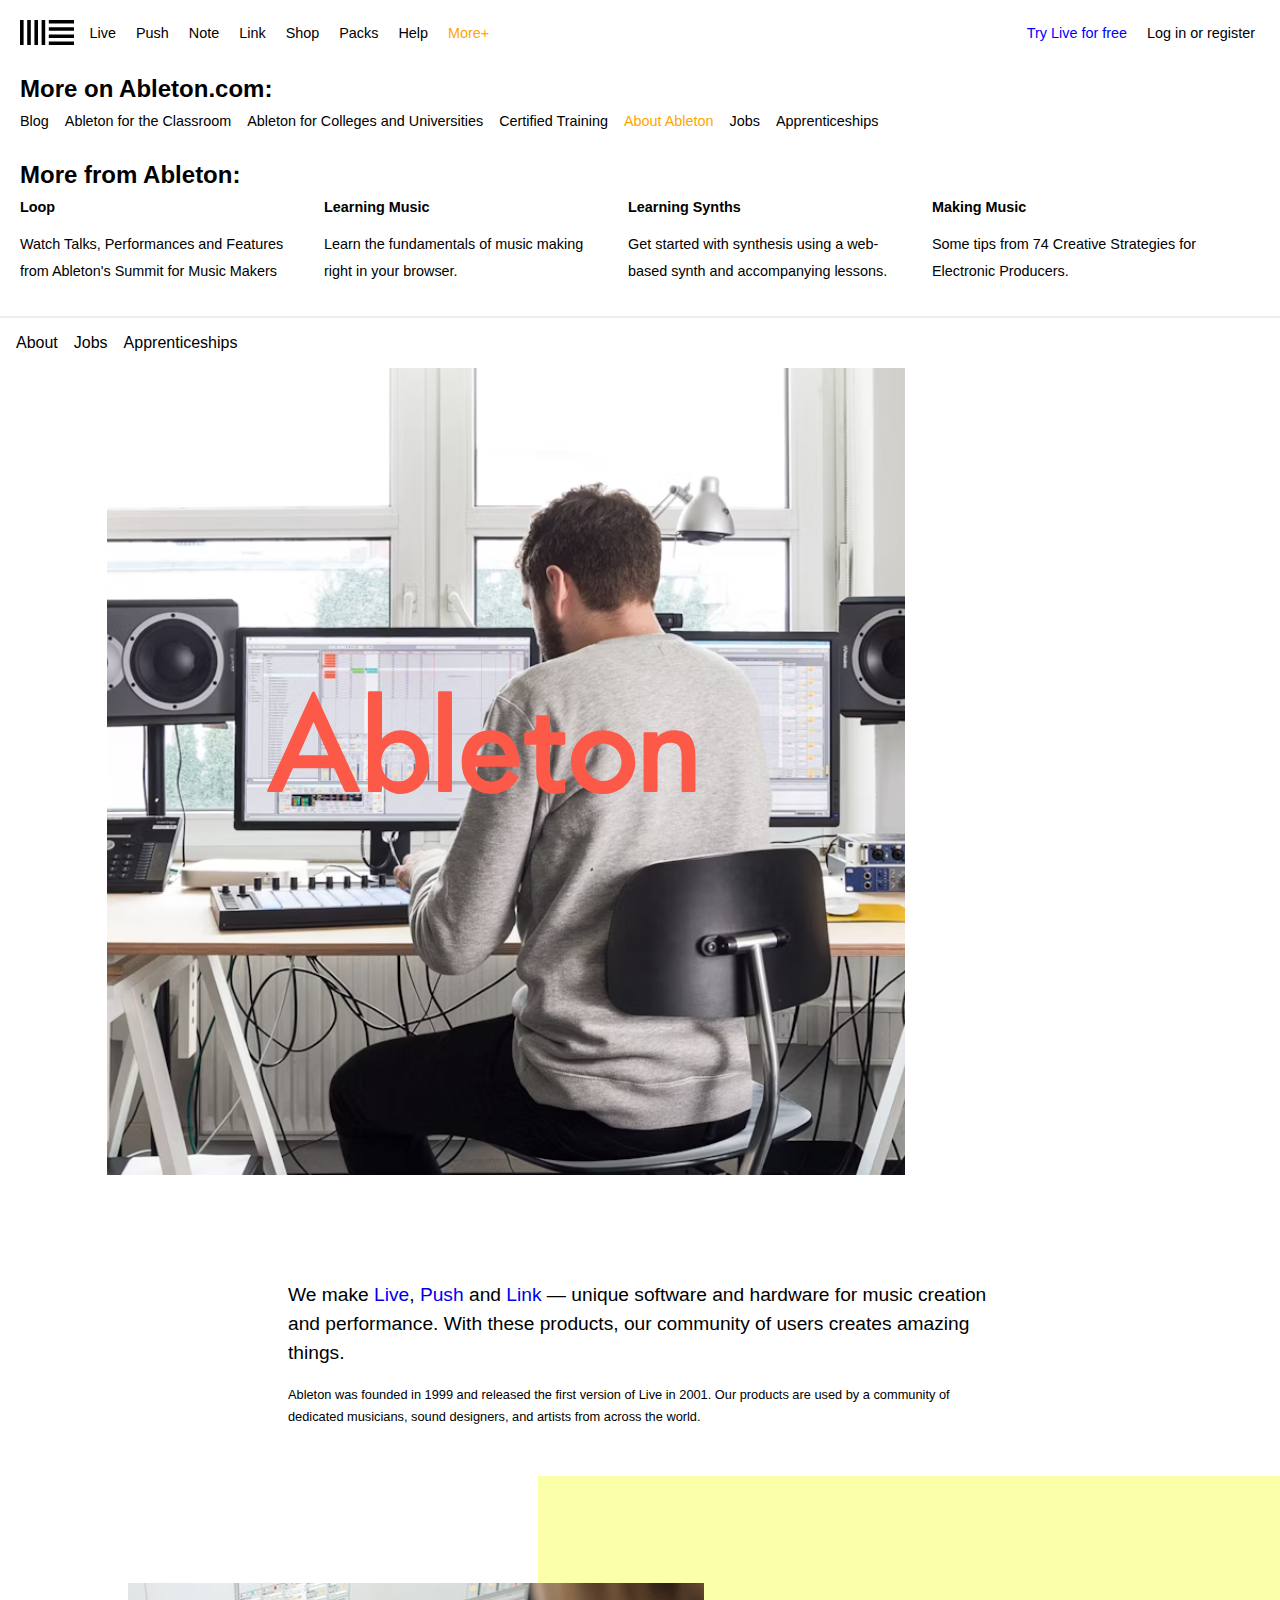
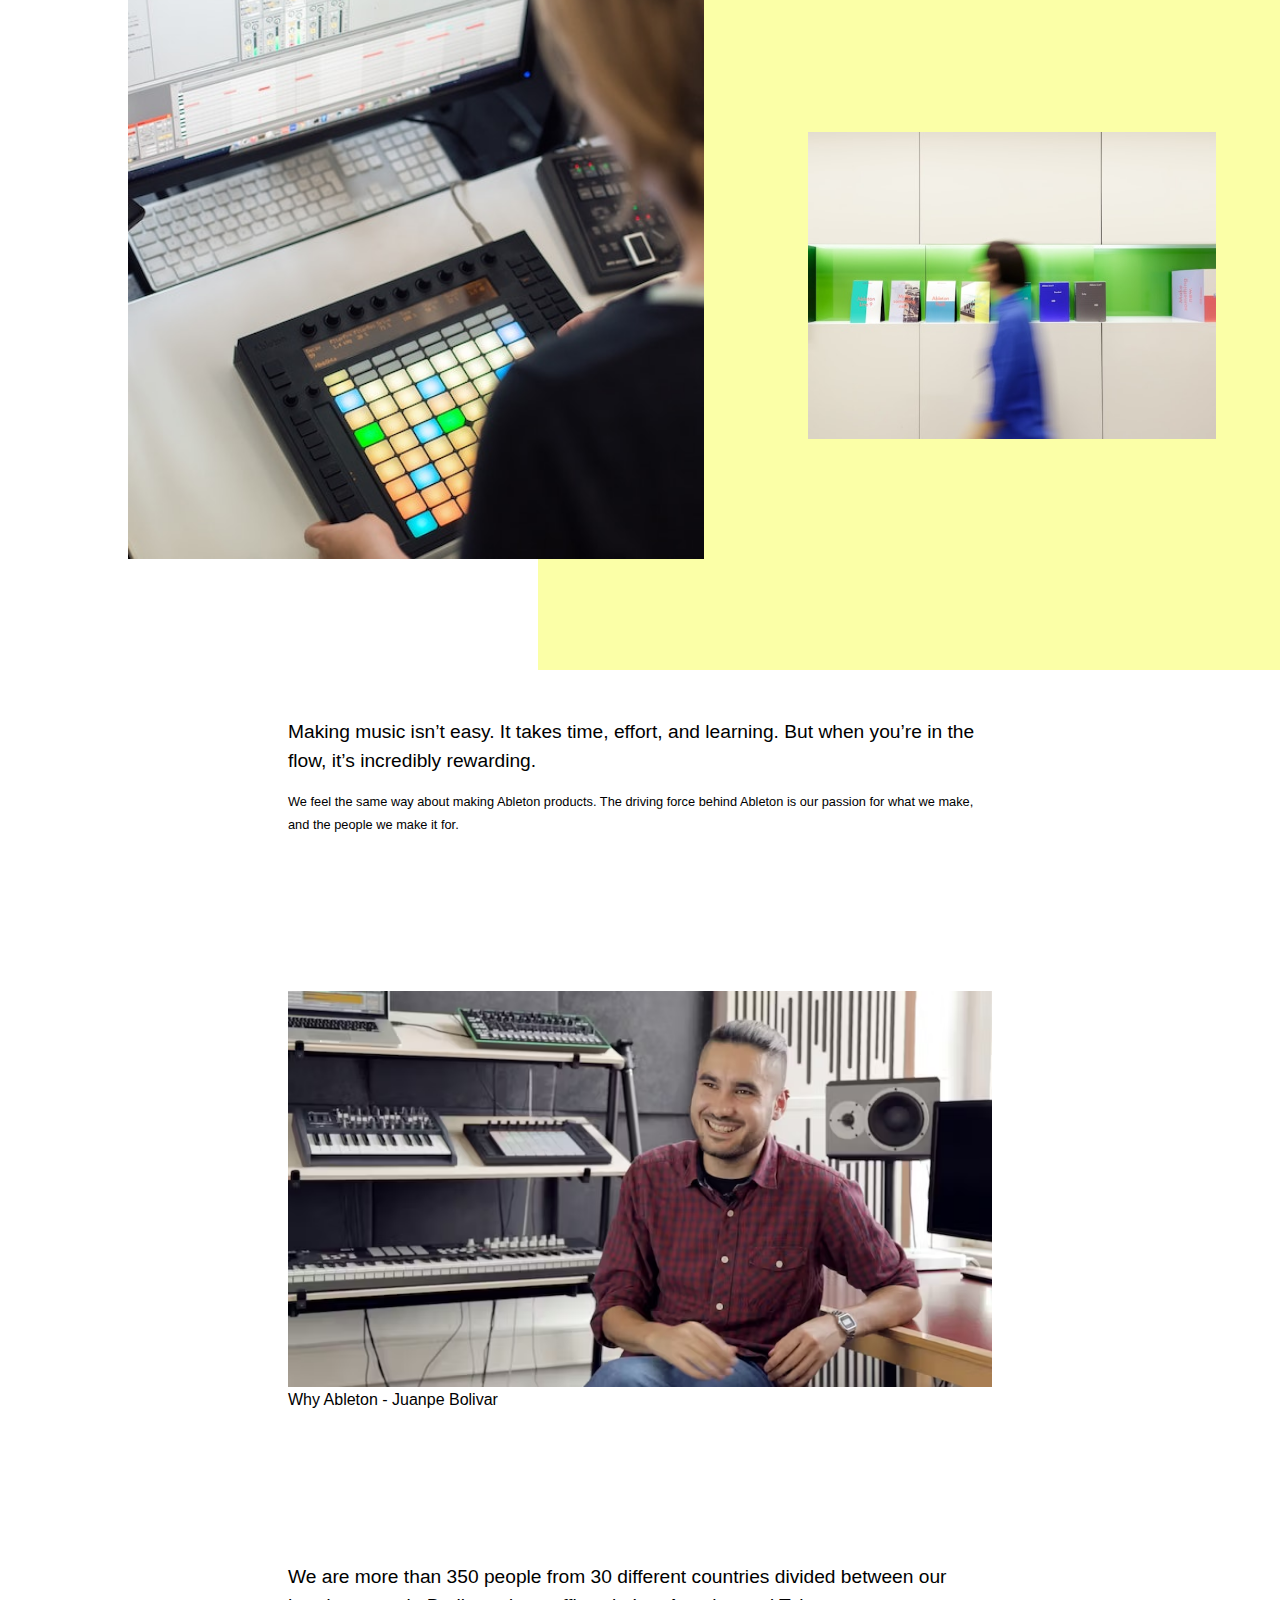
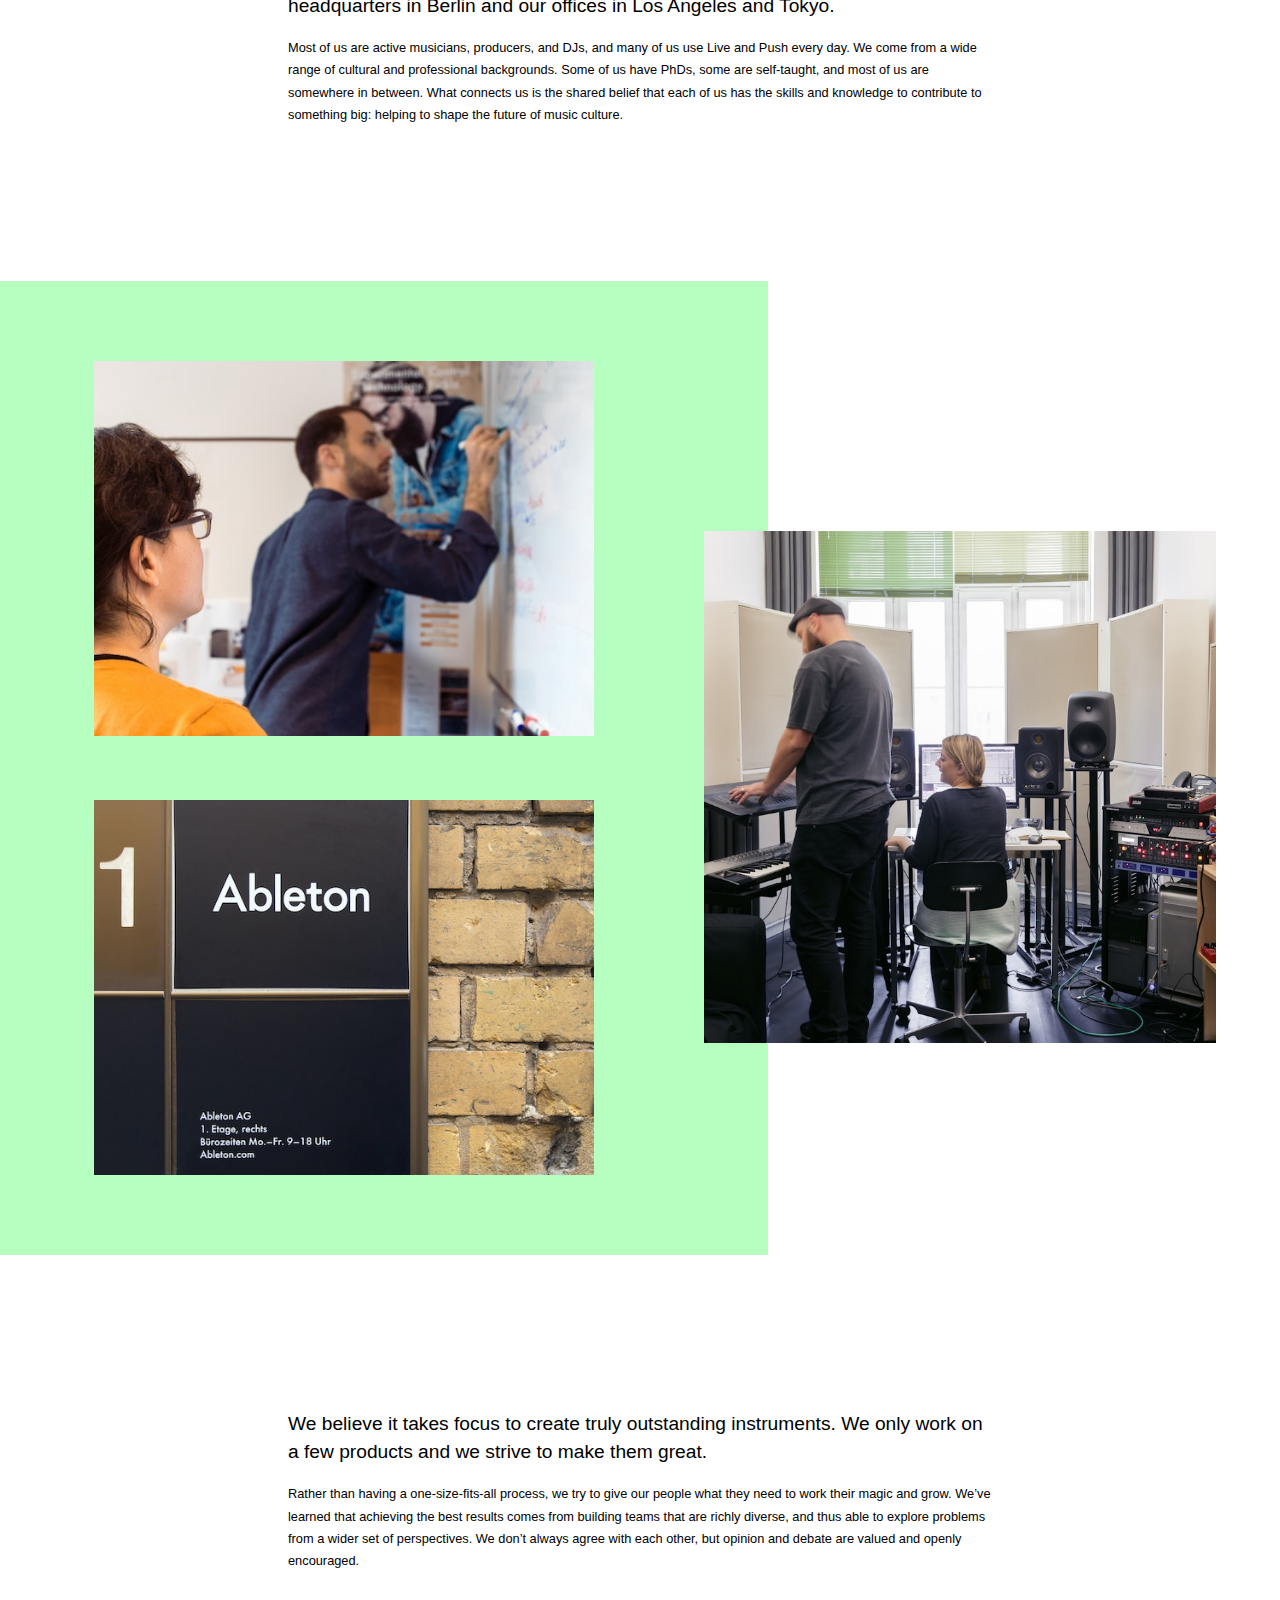
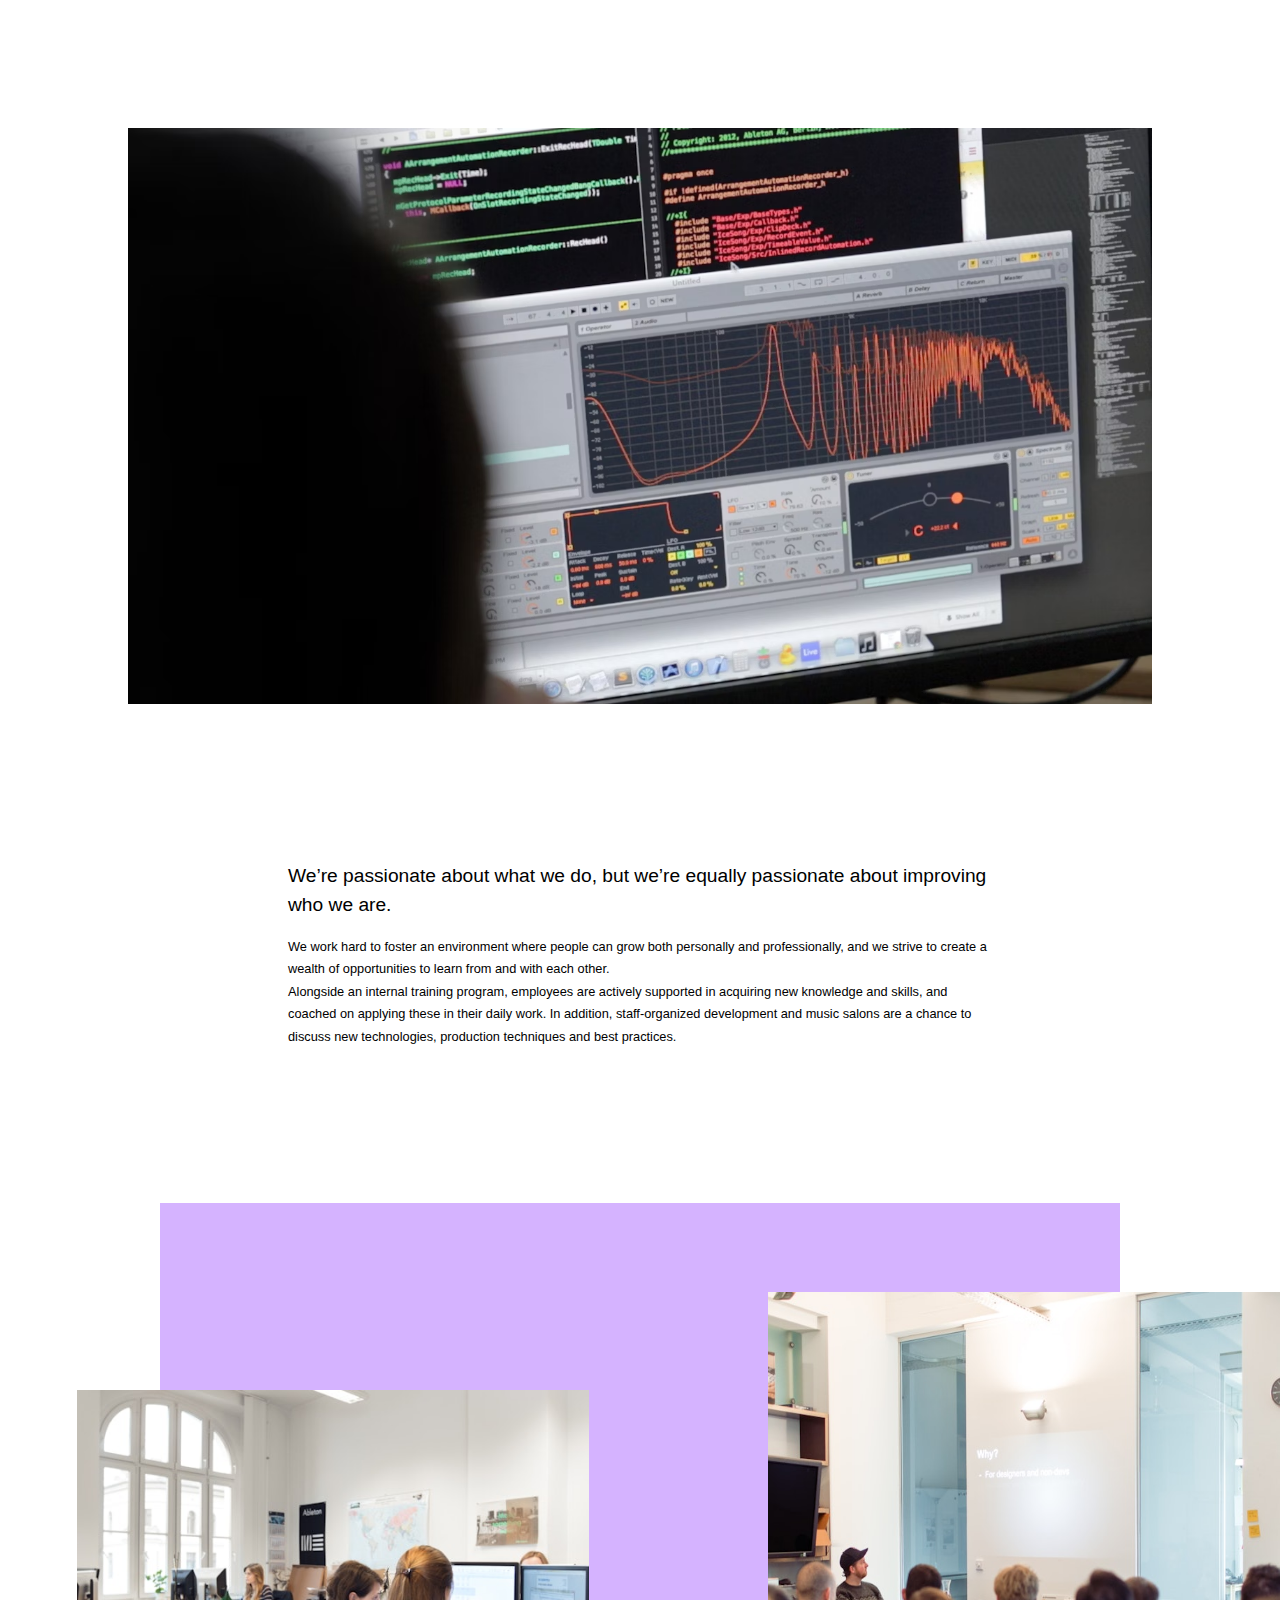
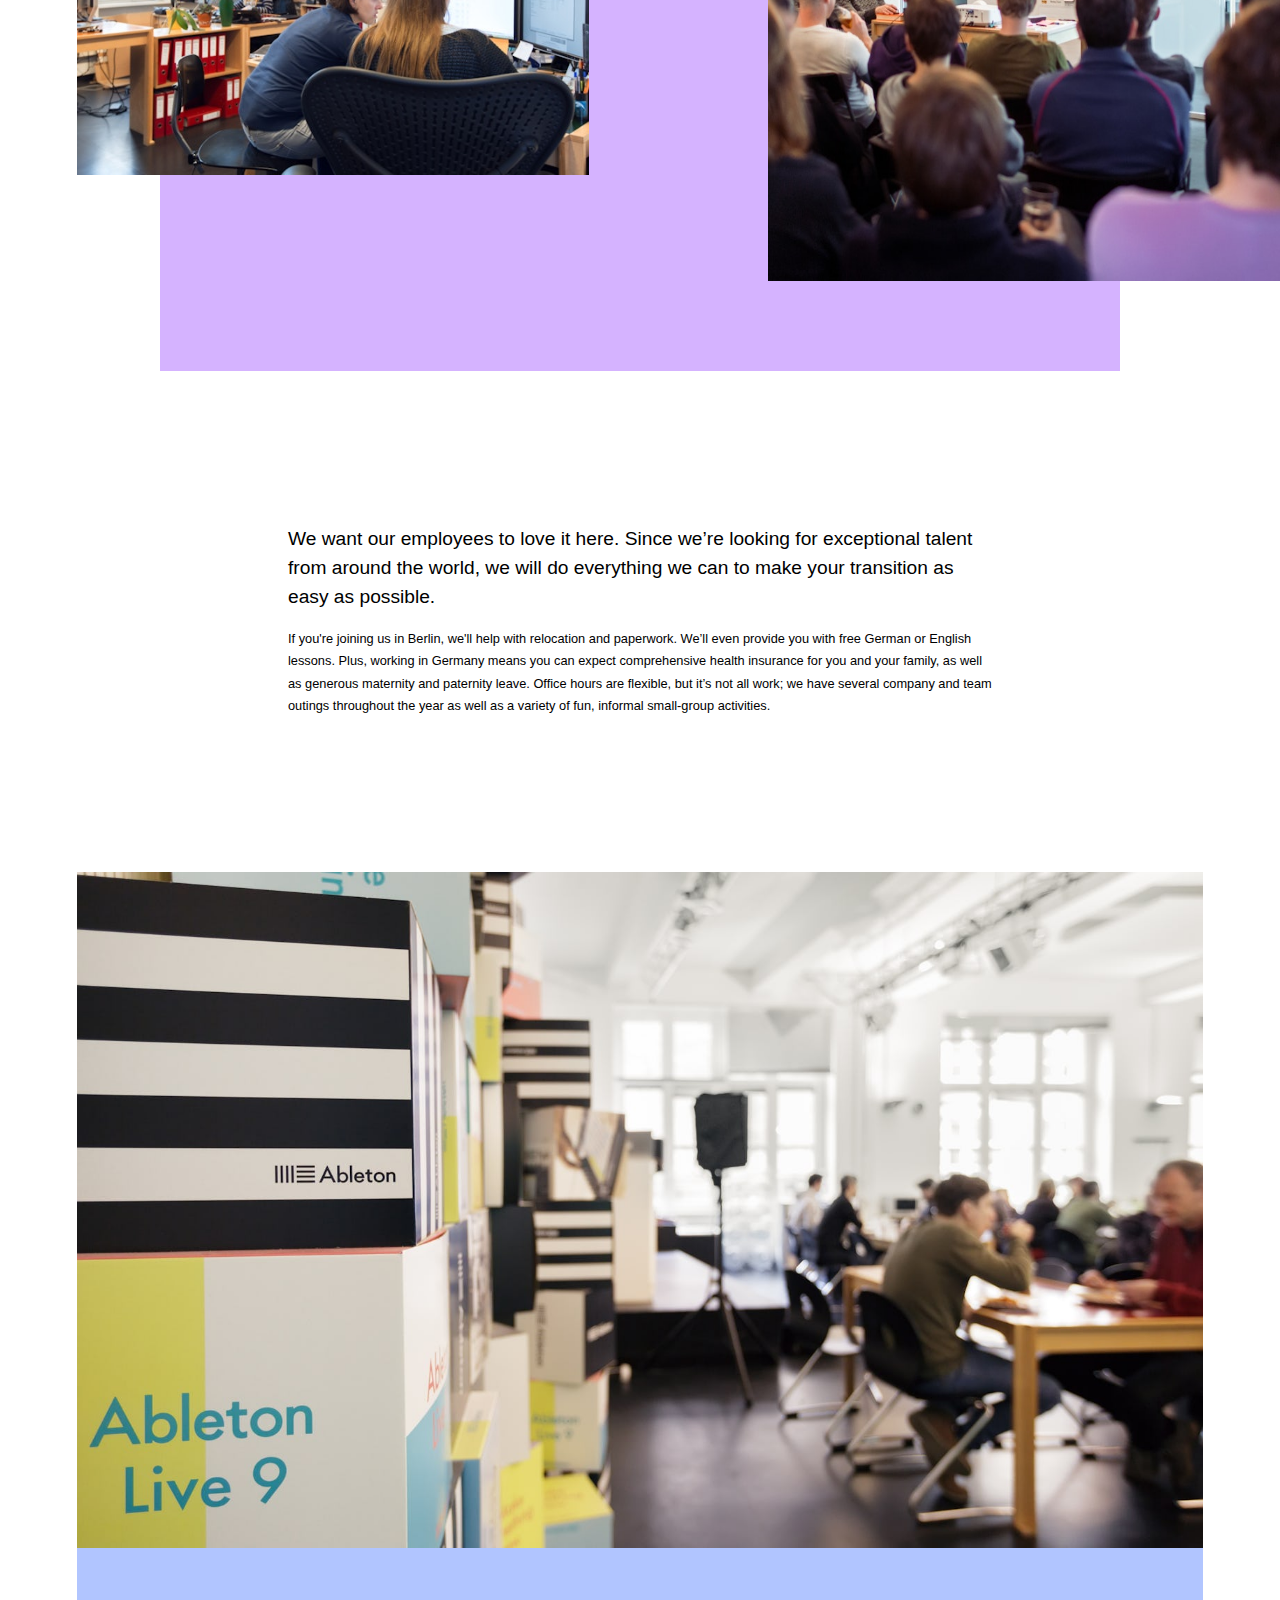
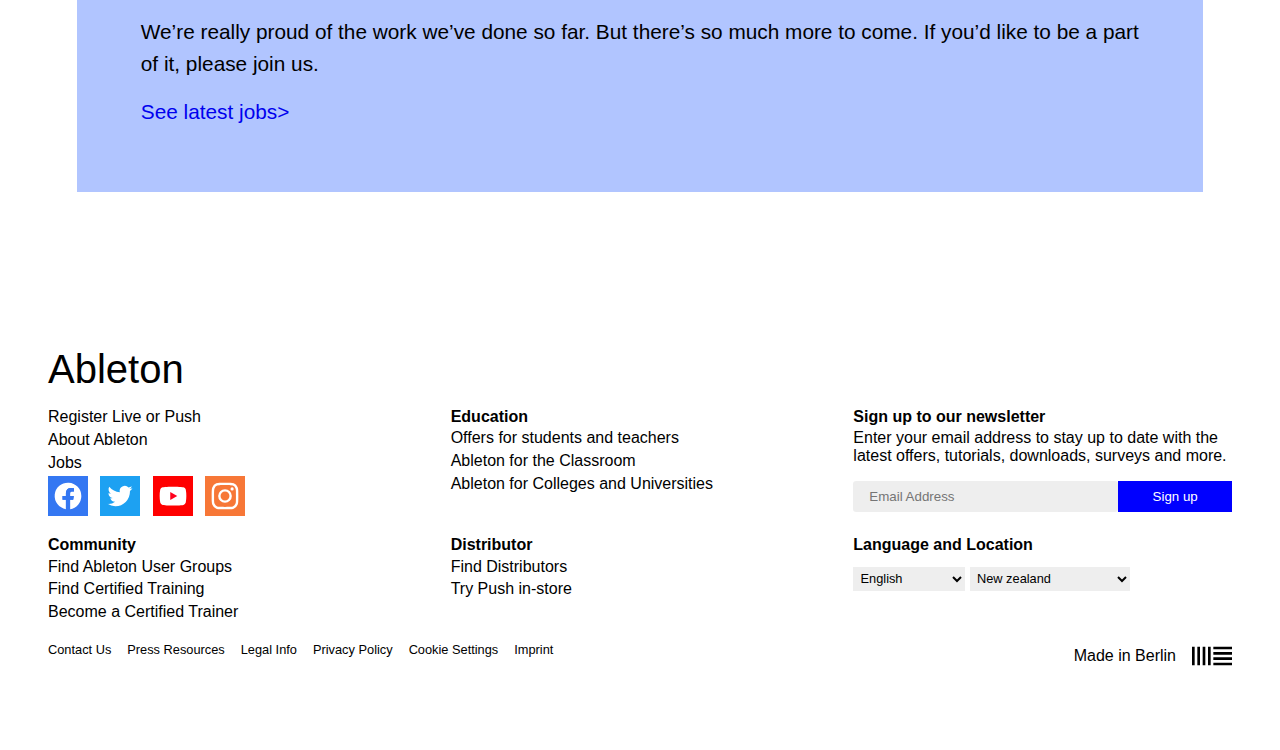
==== commit 4dcbd6c4: "Merge pull request #3 from khyeo251/master" ====
--- a/Ableton/index.html
+++ b/Ableton/index.html
@@ -236,7 +236,6 @@
             </div>
             <div class="language footer-component">
                 <label >Language and Location</label>
-
                 <select>
                   <option value="English">English</option>
                 </select>
--- a/Ableton/style.css
+++ b/Ableton/style.css
@@ -4,7 +4,7 @@
     margin:0;
     padding: 0;
     box-sizing: border-box;
-    font-family: 'Roboto', sans-serif;
+    font-family: "Roberto", sans-serif;
 }
 
 body {
@@ -227,9 +227,17 @@
 }
 
 .image-section {
-    margin: 3rem 0;
+    margin: 3rem auto;
     padding-top: 8.33333vw;
     padding-bottom: 8.33333vw;
+}
+
+.image-section img{
+    width:100%;
+}
+
+.page-about__media {
+    width: 44rem;
 }
 .page-about__collage {
     position: relative;
@@ -406,16 +414,46 @@
         margin-right: .5rem;
     }
     .social-icons svg:nth-child(1){
-        background:blue;
+        background:#3477f2
     }
     .social-icons svg:nth-child(2){
-        background:lightblue;
+        background:#1DA1F2;
     }
     .social-icons svg:nth-child(3){
         background:red;
     }
     .social-icons svg:nth-child(4){
-        background:orange;
+        background:#F77737;
+    }
+
+    .language label{
+        font-size:1rem;
+        font-weight: 600;
+        margin-bottom: 0.8rem;
+        display:block;
+    }
+
+    .language select{
+        border:none;
+        background:#eee;
+        font-size:.8rem;
+        padding: .2rem .2rem;
+    }
+    .language select:nth-of-type(1){
+        width: 7rem;
+    }
+    .language select:nth-of-type(2){
+        width: 10rem;
+    }
+    .brand {
+        display: flex;
+        align-items:center;
+        gap:1rem;
+        margin-top:3rem;
+        margin-bottom: 5rem;
+    }
+    .brand svg{
+        width:2.5rem;
     }
 /* footer finish */
 
@@ -525,6 +563,7 @@
 
     .footer {
         grid-template-columns: 1fr 1fr 1fr;
+        row-gap:1rem;
     }
 
     .footer h2{
@@ -544,5 +583,24 @@
         grid-column: 1/ 3;
         grid-row:4;
     }
+    .footer-menu ul {
+        display: flex;
+    }
+    .footer-menu ul li {
+        margin-right:1rem;
+        font-size:.8rem;
+    }
+
+    .brand {
+        flex-direction:row-reverse;
+        margin-top:0;
+    }
+
+    .email-input input{
+        width: 70%;
+    }
+    .email-input button{
+        width: 30%;
+    }
     /* footer End*/
 }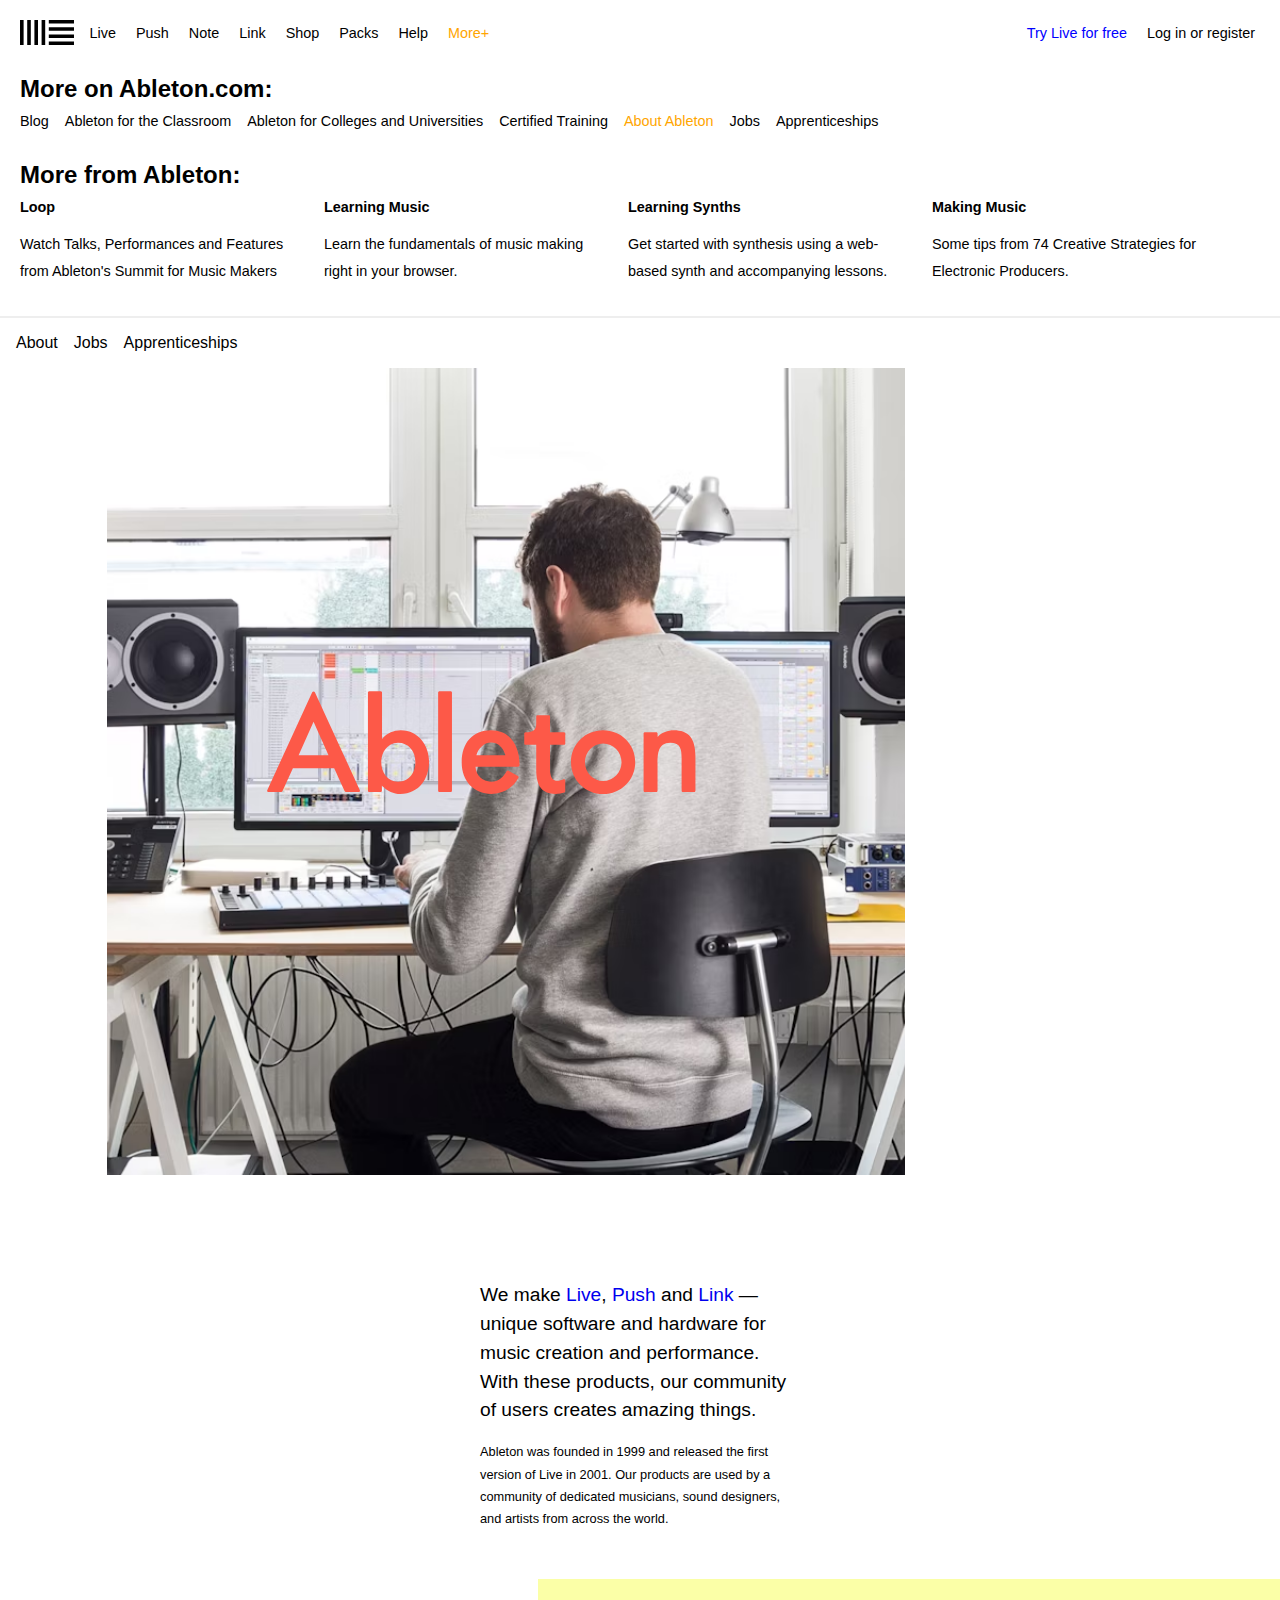
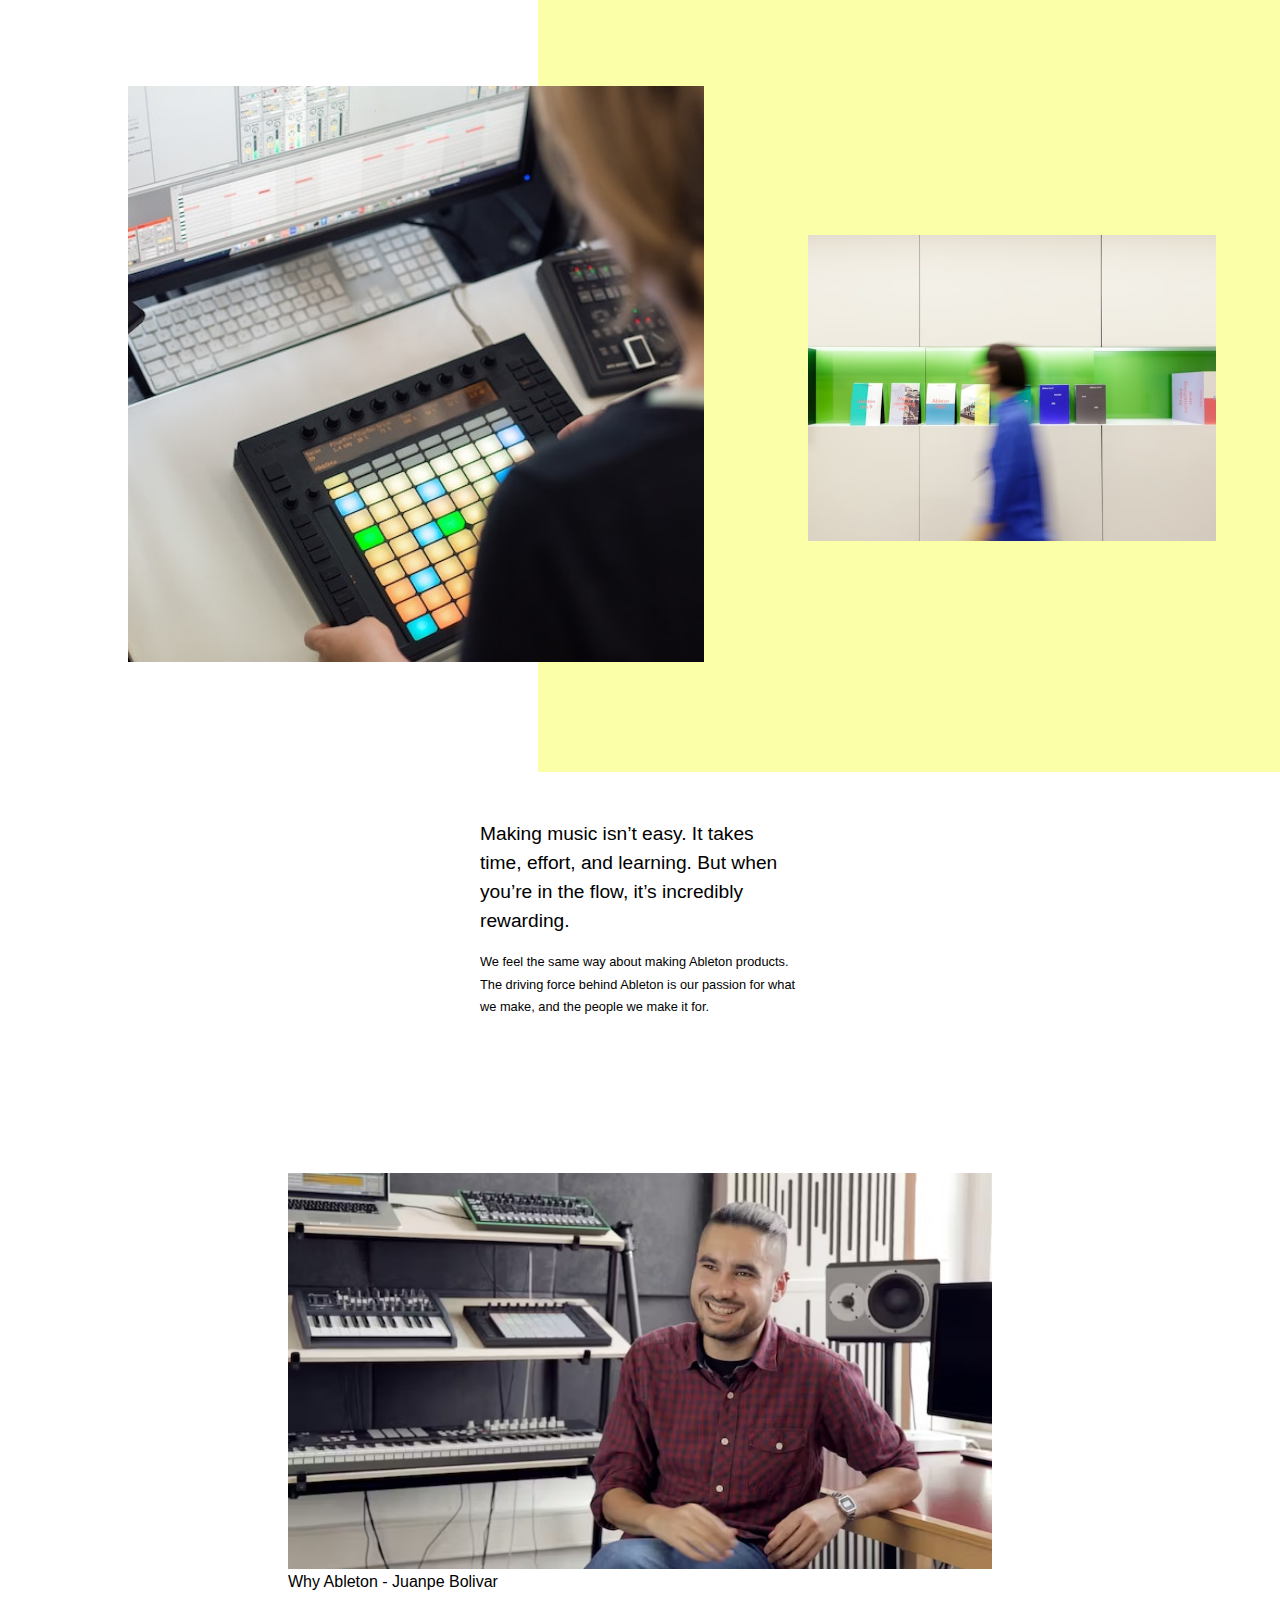
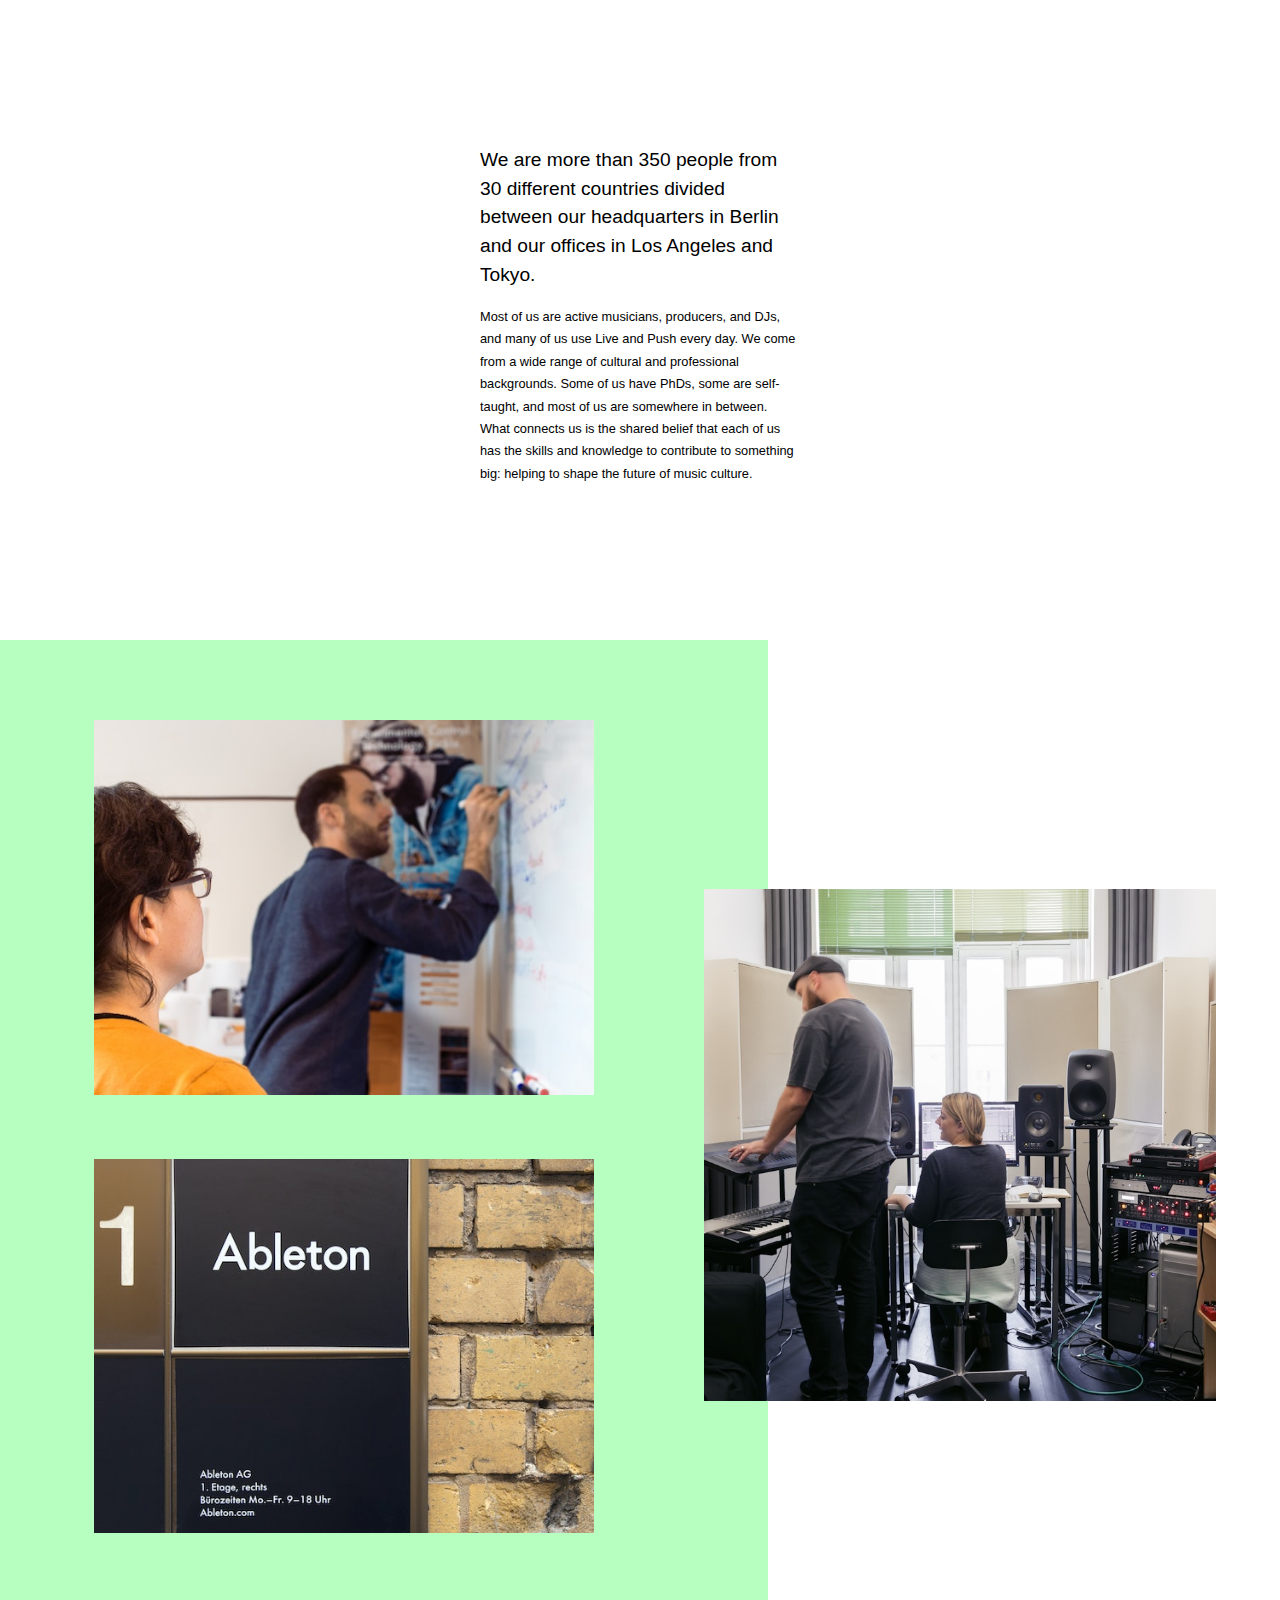
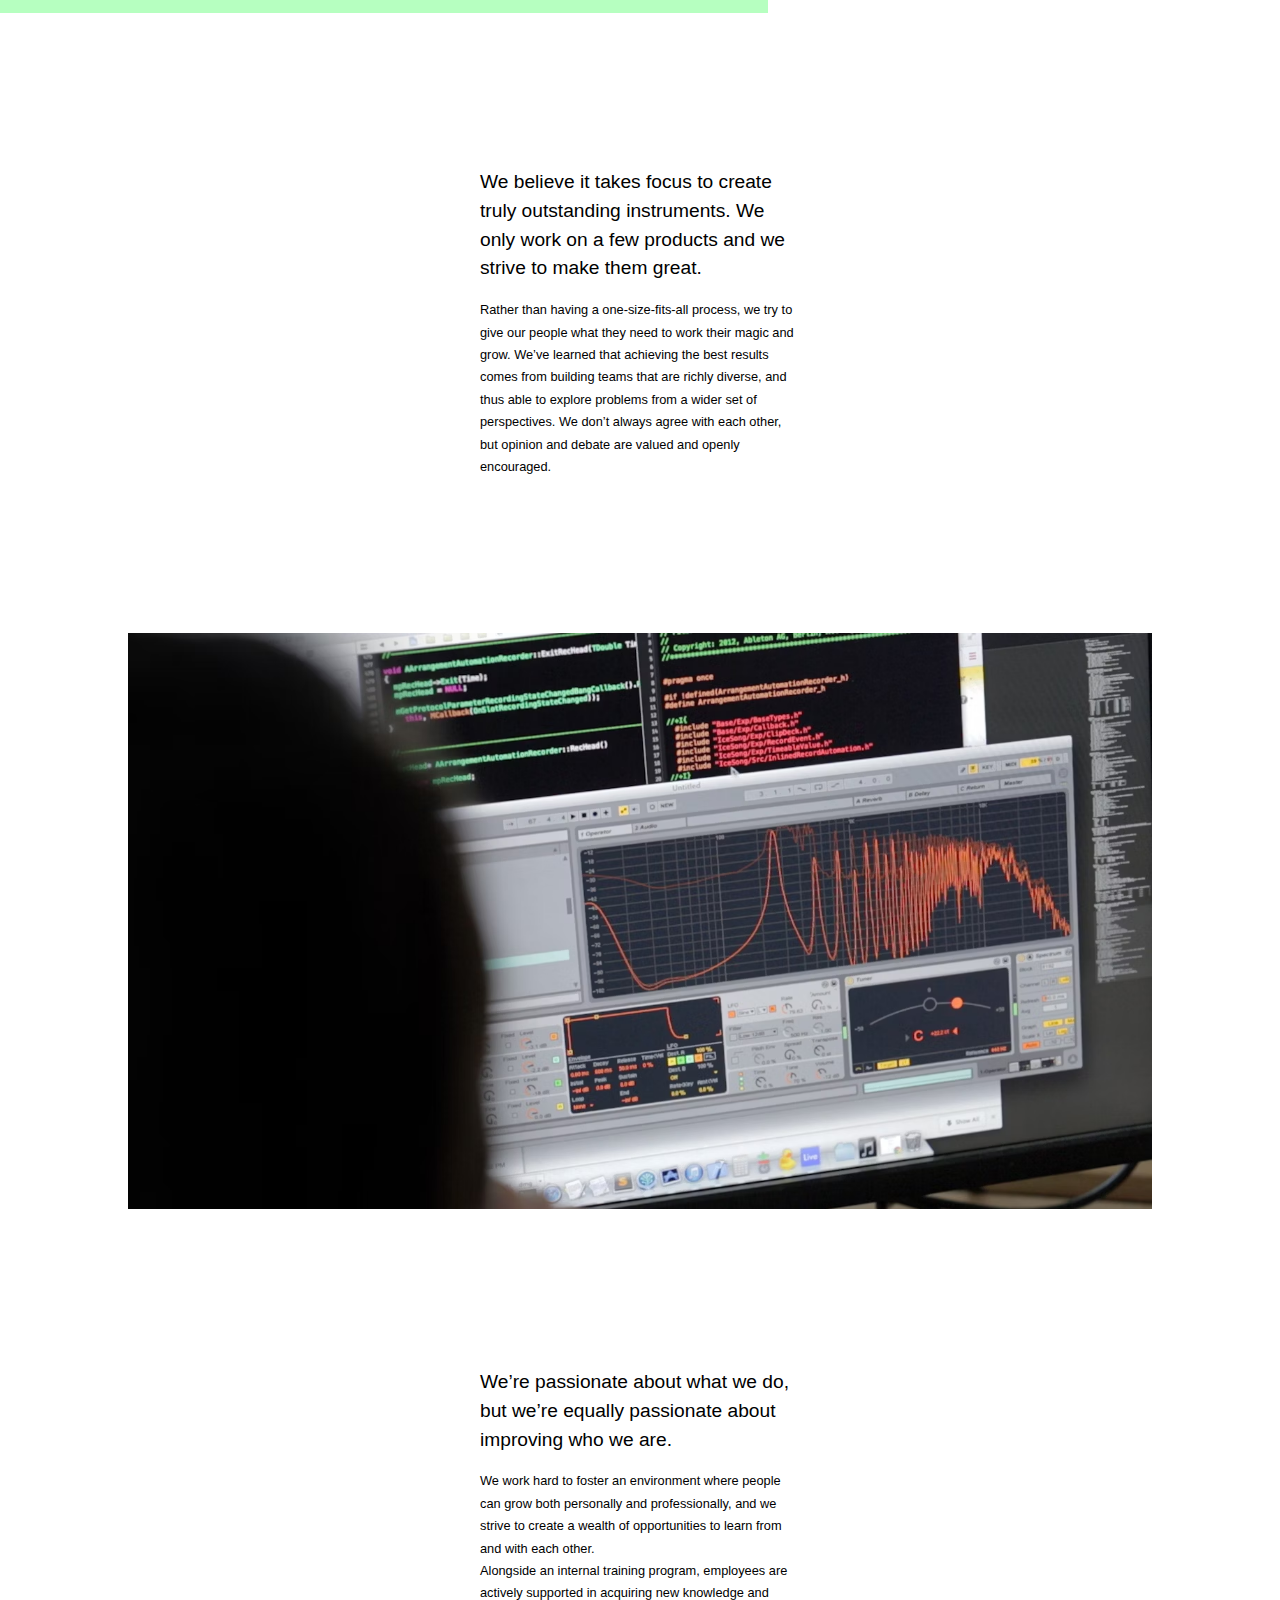
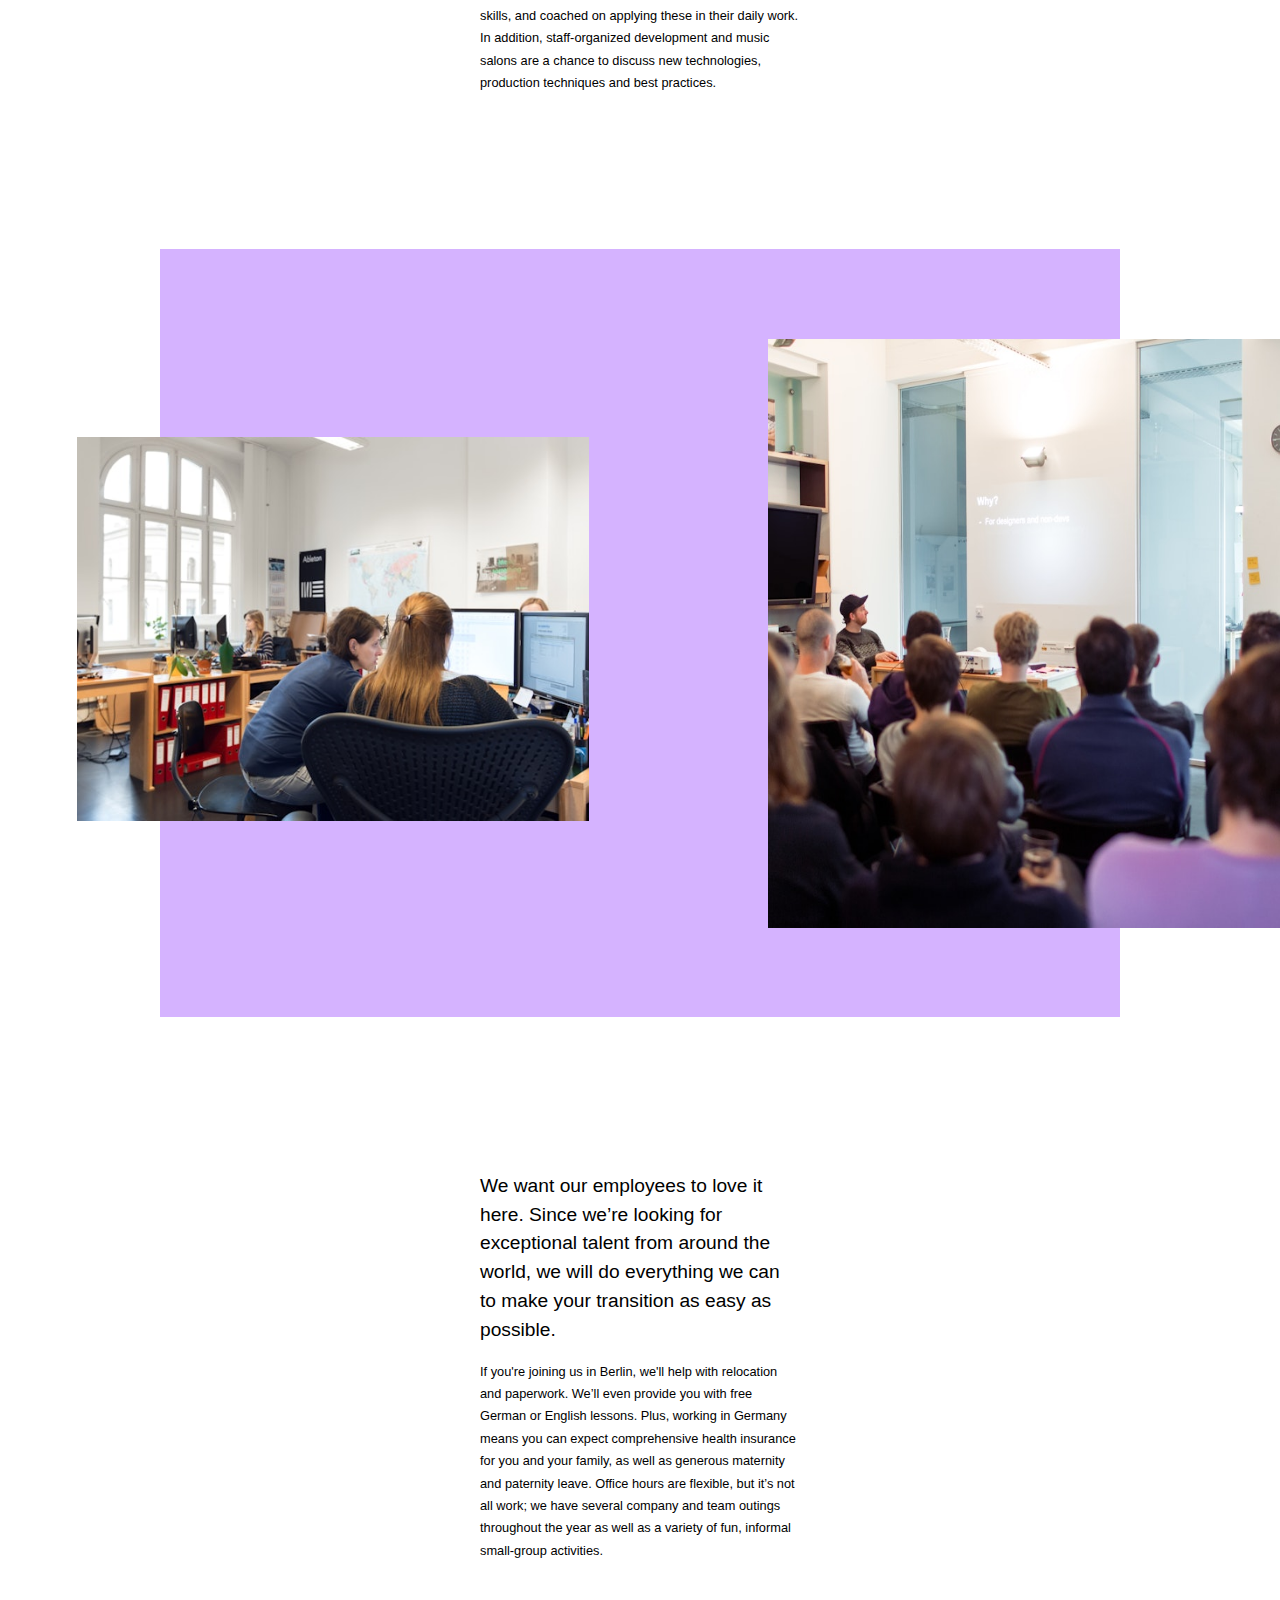
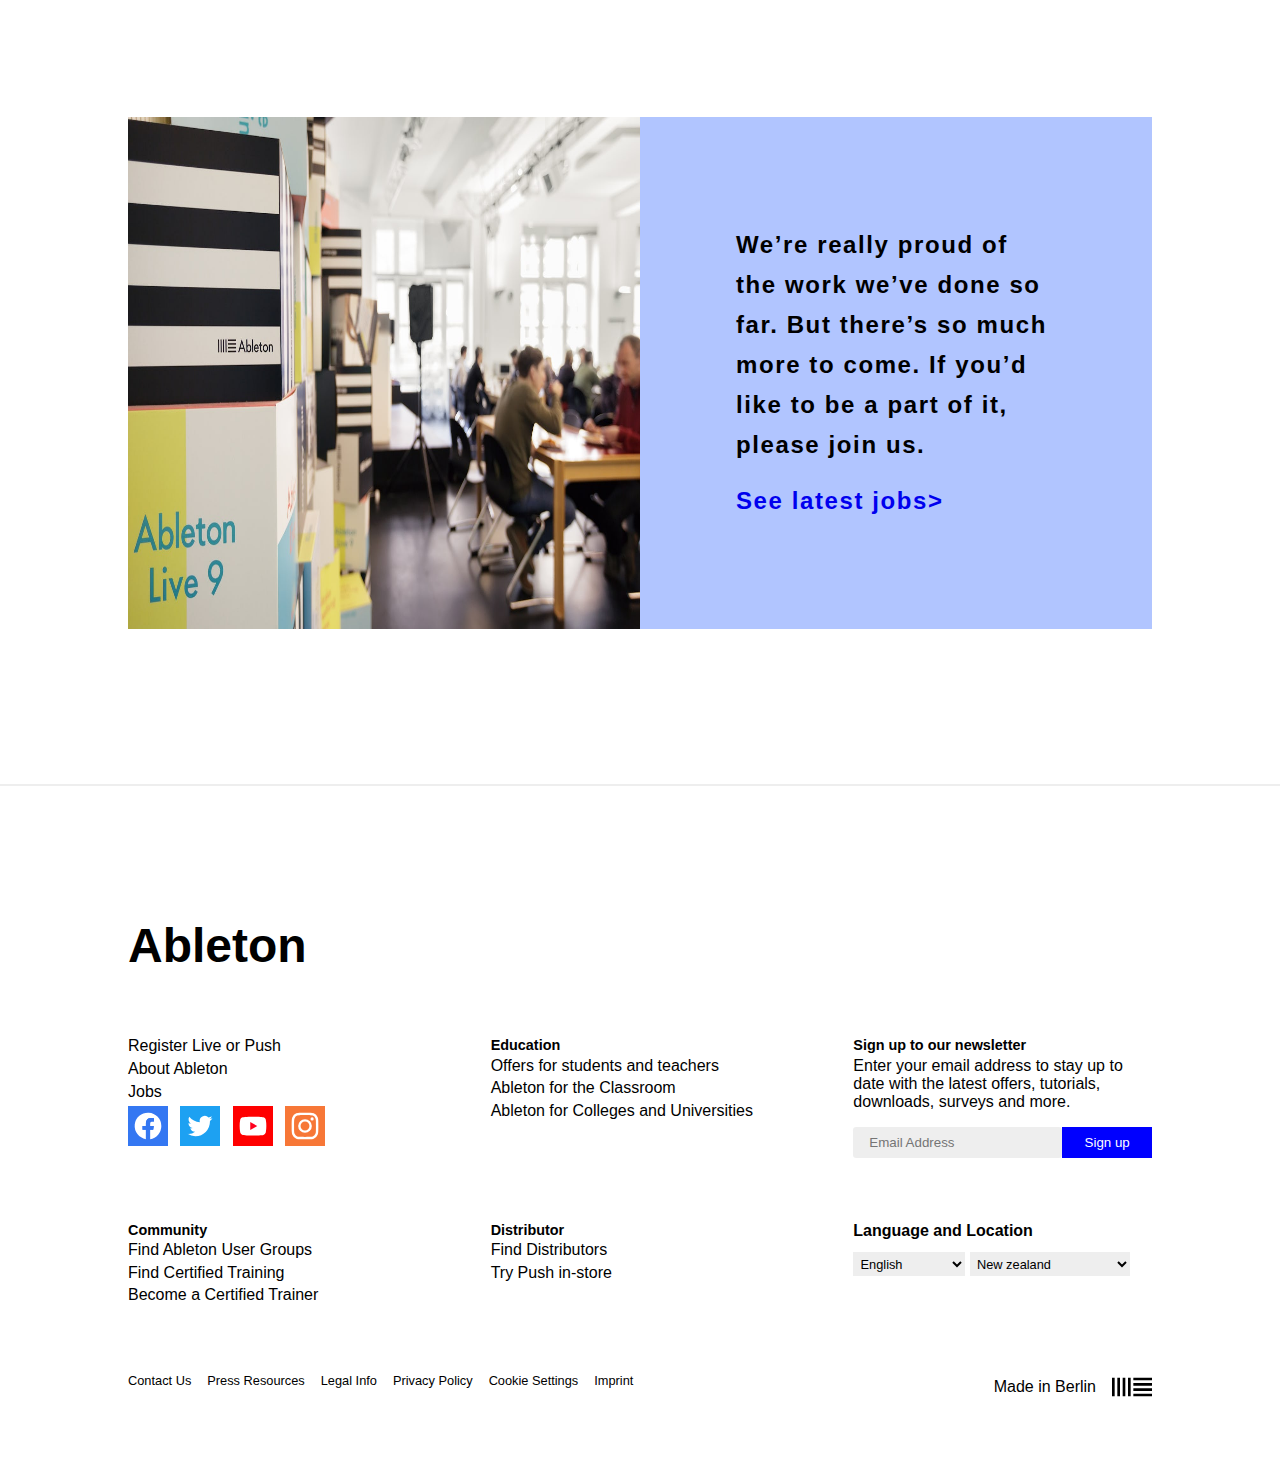
==== commit 1409b49a: "Merge pull request #4 from khyeo251/master" ====
--- a/Ableton/index.html
+++ b/Ableton/index.html
@@ -177,15 +177,17 @@
             <div class="page-about__collage_5 image-section">
                 <div class="page-about__collarge_5_wrapper">
                     <img src="img/photo-8.jpg" alt="">
-                    <h1>
-                        We’re really proud of the work we’ve done so far. But there’s so much more to come. If you’d like to be a part of it, please join us.
-                        <br>
-                        <a class="has-arrow" href="#">See latest jobs></a>
-                    </h1>
+                    <div class="body-text">
+                        <h1>
+                            We’re really proud of the work we’ve done so far. But there’s so much more to come. If you’d like to be a part of it, please join us.
+                            <br>
+                            <a class="has-arrow" href="#">See latest jobs></a>
+                        </h1>
+                    </div>
                 </div>
             </div>
         </div>
-
+        <div class="footer__seperator"></div>
         <div class="footer">
             <h2>Ableton</h2>
 
--- a/Ableton/style.css
+++ b/Ableton/style.css
@@ -1,10 +1,13 @@
 @import url('https://fonts.googleapis.com/css2?family=Roboto:wght@100;300;400;500;700;900&display=swap');
 
+@import url('https://fonts.cdnfonts.com/css/futura-pt');
+
+                
 *{
     margin:0;
     padding: 0;
     box-sizing: border-box;
-    font-family: "Roberto", sans-serif;
+    font-family: "futura-pt","Roberto", sans-serif;
 }
 
 body {
@@ -362,12 +365,12 @@
     }
 
     .footer h2{
-        font-size:2.5rem;
-        font-weight:500;
+        font-size:2.1rem;
+        font-weight:600;
     }
 
     .footer div h3 {
-        font-size: 1rem;
+        font-size: .9rem;
         font-weight:600;
         margin-bottom:.2rem;
     }
@@ -558,7 +561,6 @@
         line-height: 1.7rem;
     }
 
-
     /* footer */
 
     .footer {
@@ -603,4 +605,47 @@
         width: 30%;
     }
     /* footer End*/
+}
+
+@media screen and (min-width:1080px){
+    .footer__seperator{
+        display: block;
+        height: 0;
+        border-top: 2px solid #eee;
+        padding-bottom: 8.3rem;
+    }
+    .footer {
+        padding: 0 8rem;
+        gap: 4rem;
+    }
+    .footer h2 {
+        font-size: 3rem;
+        margin-bottom: 0rem;
+    }
+}
+
+@media screen and (min-width:1280px){
+    .page-about__collarge_5_wrapper {
+        display: flex;
+        width: 80vw;
+        height: 40vw;
+    }
+    .page-about__collarge_5_wrapper img{
+        width: 50%;
+    }
+
+    .body-text {
+        width: 25vw;
+        margin: 0 auto;
+        align-self: center;
+    }
+    
+    .page-about__collarge_5_wrapper h1{
+        font-weight: 600;
+        font-size: 1.5rem;
+        letter-spacing: .1rem;
+        line-height: 2.5rem;
+        padding:0;
+        margin:0;
+    }
 }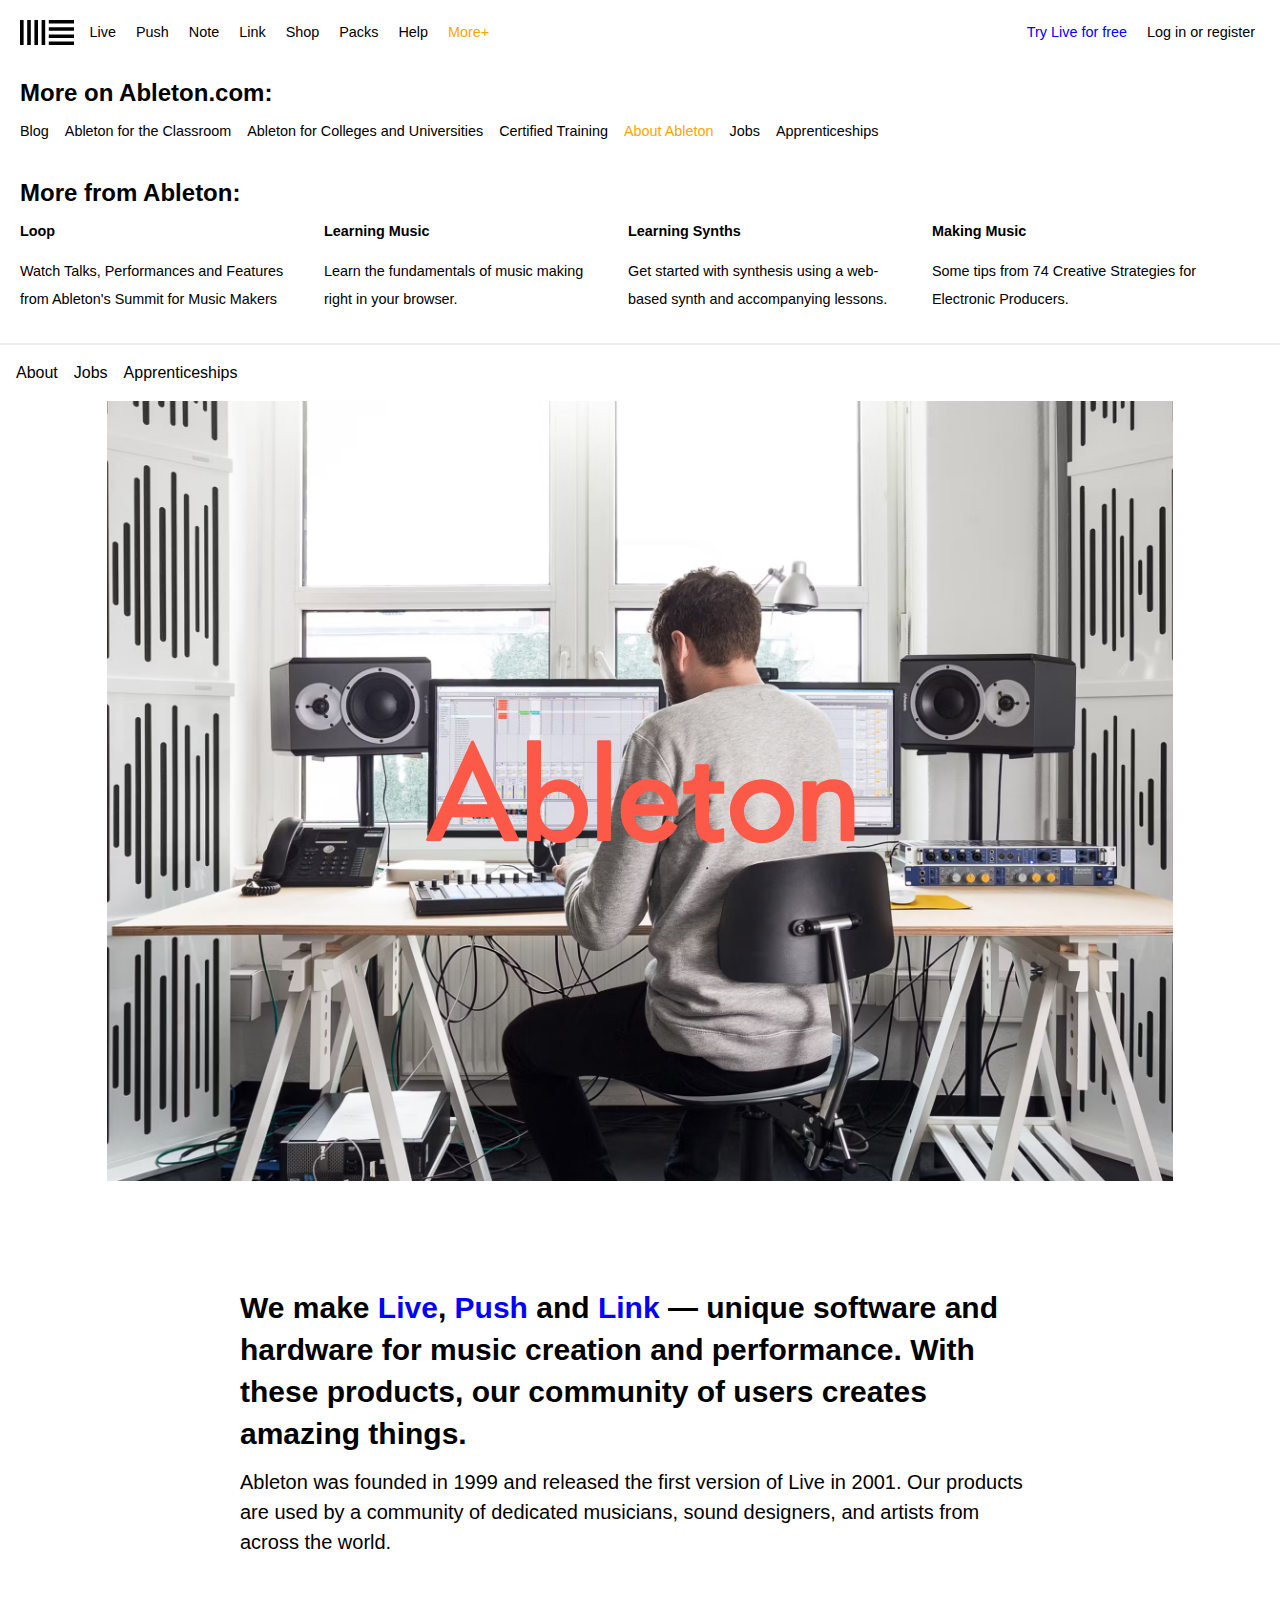
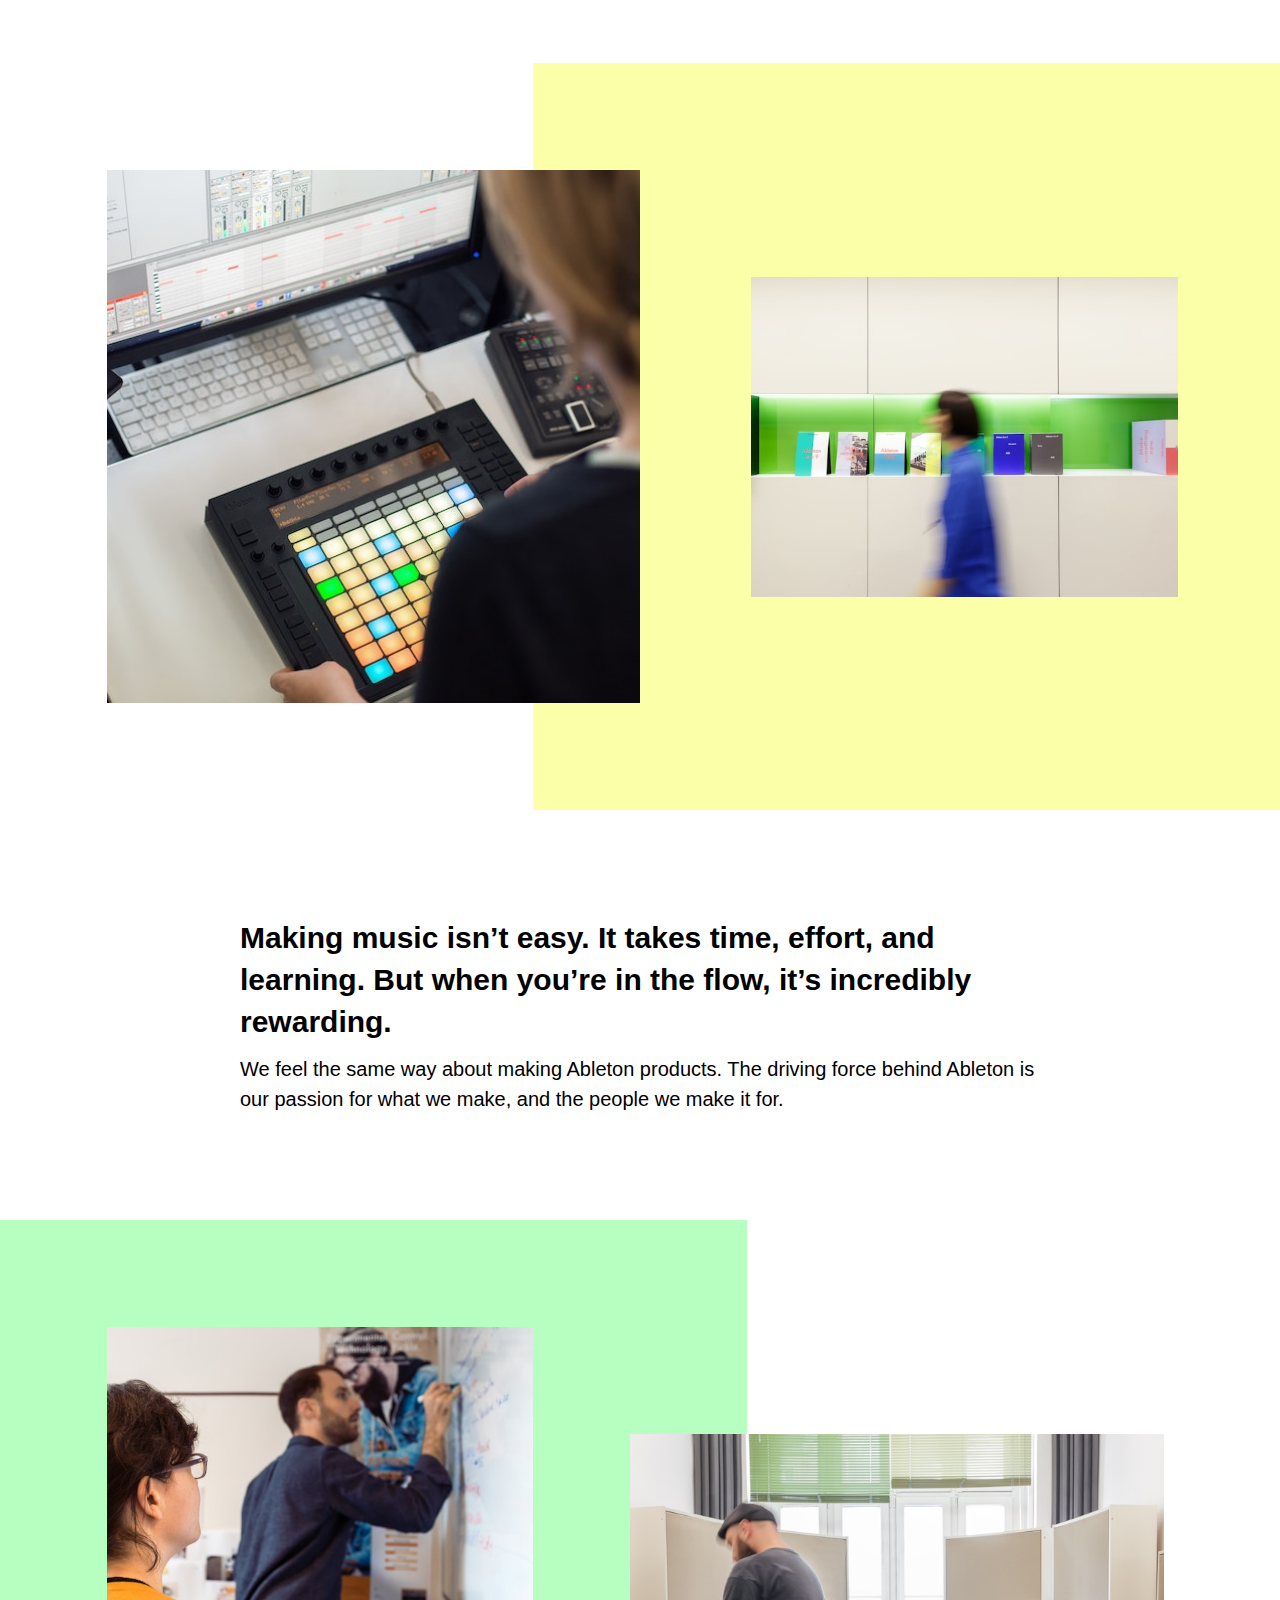
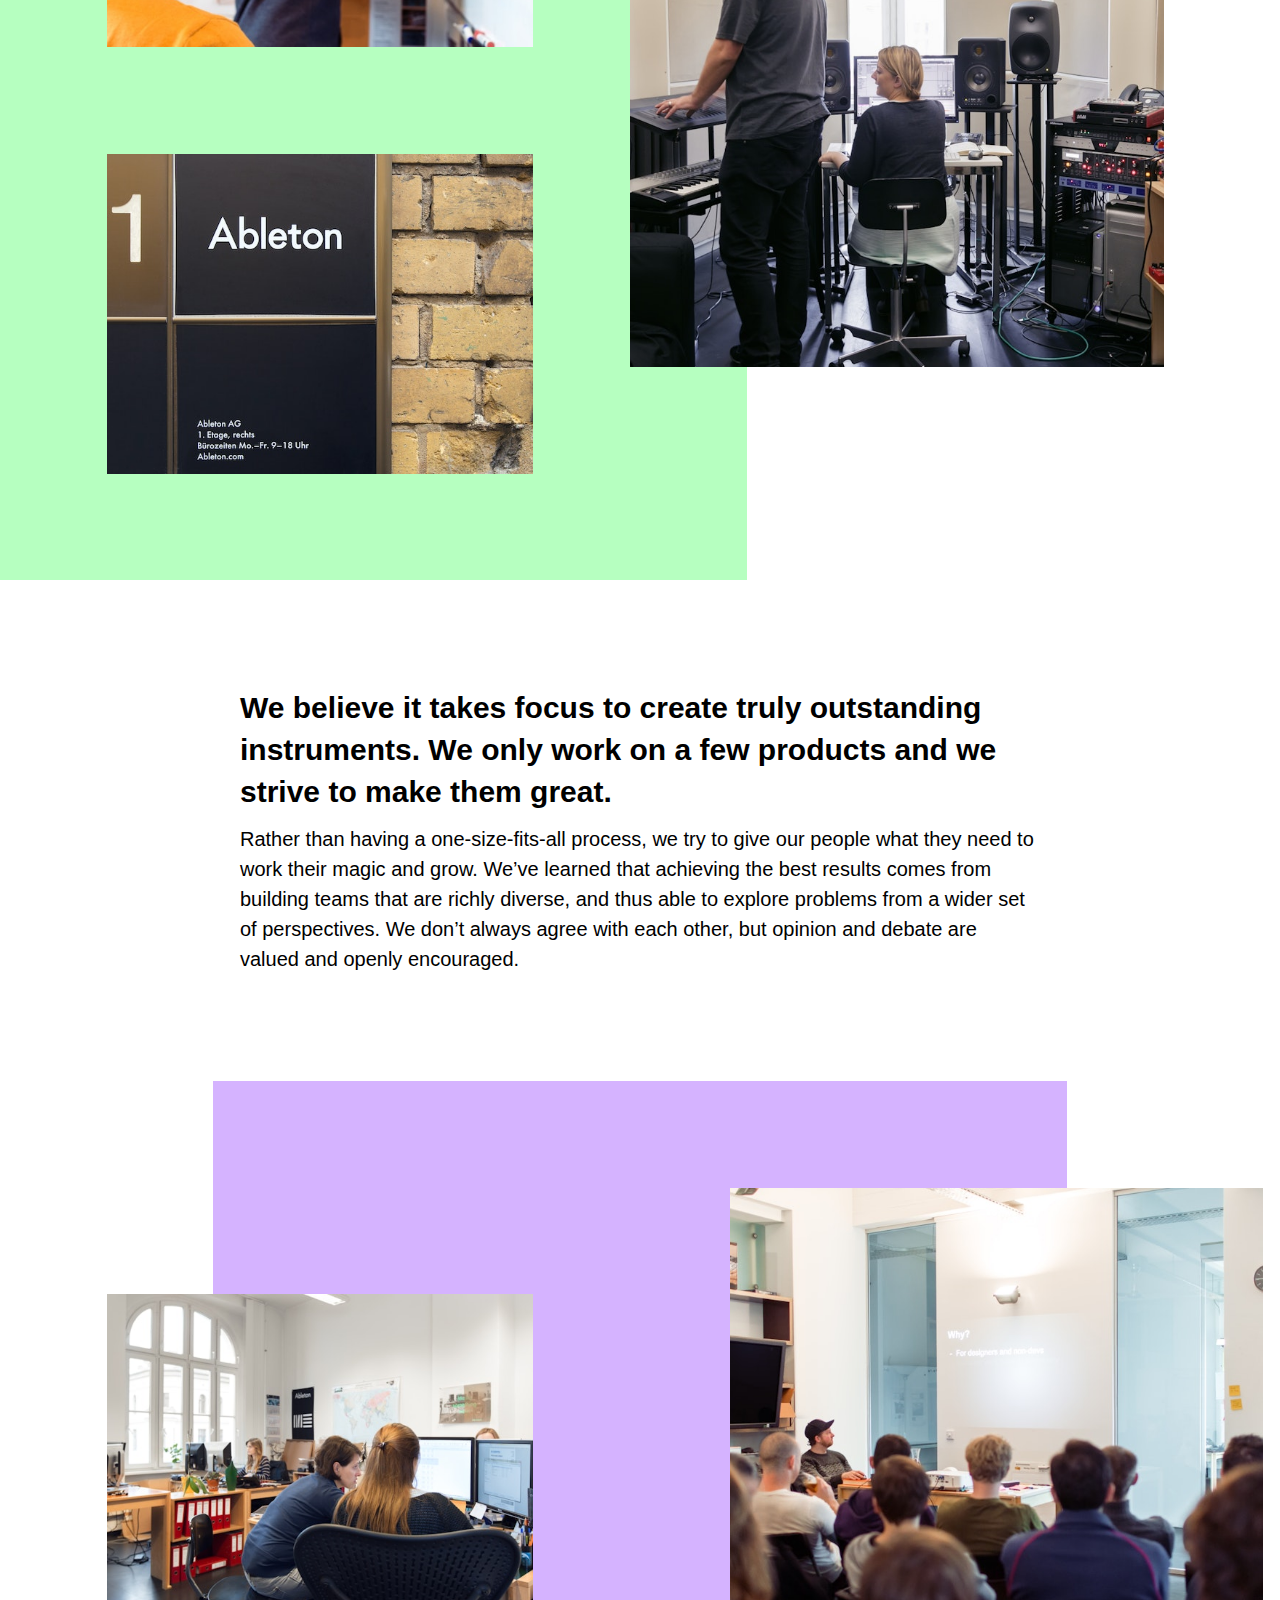
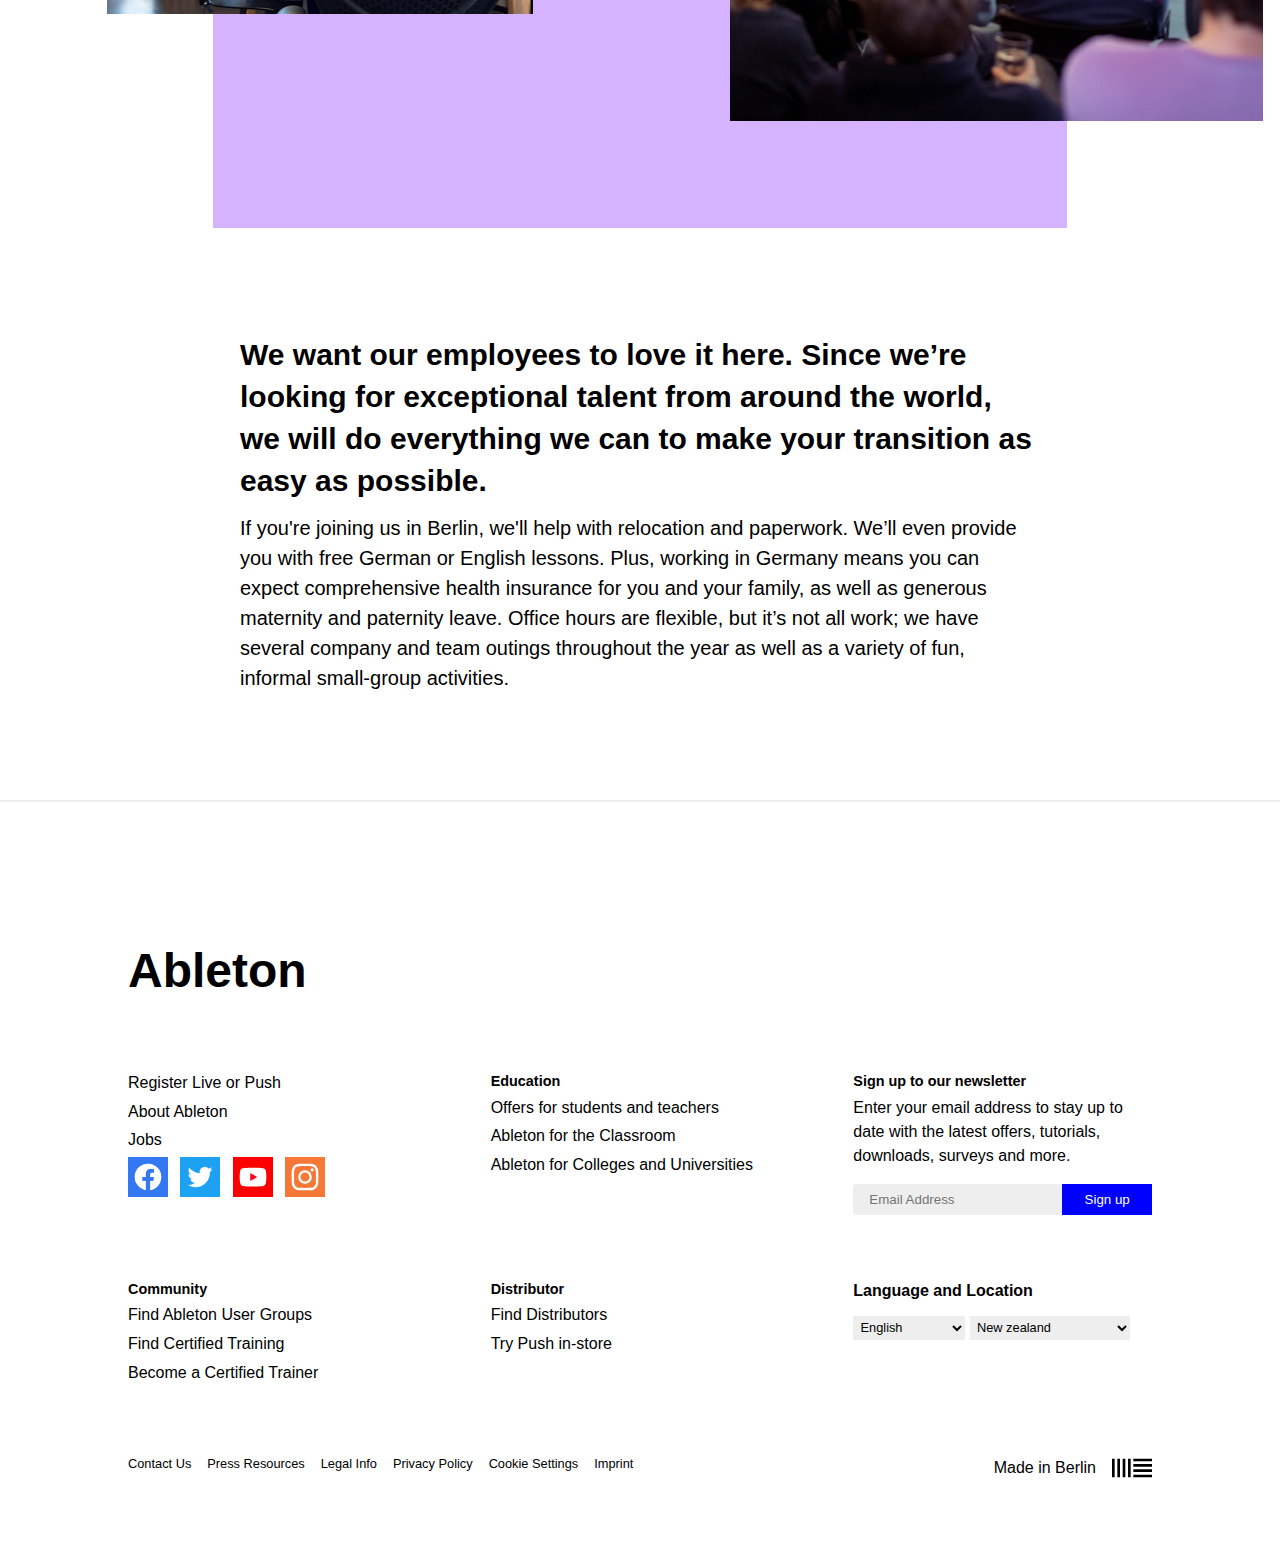
==== commit b6781759: "Merge pull request #6 from khyeo251/master" ====
--- a/Ableton/index.html
+++ b/Ableton/index.html
@@ -106,86 +106,65 @@
             <main>
                 <div class="page-about">
                     <header class="page-about__header">
-                        <svg class="page-about__header__ableton-logo" with="430px" height="104px" viewBox="0 0 430 104"><title>Ableton</title><g fill="#FD5948"><path d="M32.6204615,65.1749841 L47.5563462,31.7794286 L62.5038077,65.1749841 L32.6204615,65.1749841 L32.6204615,65.1749841 Z M93.8623846,100.13219 C86.5871154,84.2631111 78.9777692,67.7271111 71.3717308,51.1878095 C63.7656923,34.6567619 56.1629615,18.1306667 48.8810769,2.24342857 C48.6313462,1.7944127 48.1550385,1.51873016 47.6076154,1.51873016 C47.0535769,1.51873016 46.5326154,1.80101587 46.2134231,2.27644444 L1.24534615,100.156952 C1.08823077,100.634032 1.13619231,101.121016 1.38923077,101.467683 C1.63565385,101.807746 2.05407692,101.994286 2.57007692,101.994286 L15.2071154,101.994286 C15.6916923,101.994286 16.1431923,101.688889 16.5467308,101.073143 L26.9097308,78.3235556 L68.2145385,78.3235556 L68.2806923,78.4688254 C69.7145769,81.6614603 71.2427308,84.9779048 72.7245769,88.1870476 C74.7009231,92.4791111 76.7483846,96.9147937 78.5924231,101.10946 C78.9777692,101.695492 79.4176923,101.994286 79.9155,101.994286 L92.5459231,101.994286 C93.0635769,101.994286 93.4853077,101.807746 93.7300769,101.467683 C93.9831154,101.116063 94.0310769,100.629079 93.8623846,100.13219 Z M131.990154,91.6751746 C121.000346,91.6751746 115.246615,81.7786667 115.246615,72.0043175 C115.246615,62.6525714 121.117769,52.7147937 131.990154,52.7147937 C142.230769,52.7147937 149.382,60.6468571 149.382,72.0043175 C149.382,81.7968254 144.002038,91.6751746 131.990154,91.6751746 Z M134.6975,40.3420952 C127.597538,40.3420952 121.455154,43.0840635 116.445654,48.4970159 L116.020615,48.9559365 L116.020615,2.52571429 C116.020615,2.01066667 115.349154,1.35860317 114.595,1.35860317 L103.375308,1.35860317 C102.616192,1.35860317 101.941423,2.01066667 101.941423,2.52571429 L101.941423,100.698413 C101.941423,101.428063 102.573192,101.994286 103.375308,101.994286 L114.461038,101.994286 C115.264808,101.994286 115.891615,101.428063 115.891615,100.698413 L115.891615,95.463746 L116.315,95.896254 C121.284808,101.000508 127.802615,103.924063 134.186462,103.924063 C154.034269,103.924063 163.070885,87.247746 163.070885,71.7484444 C163.070885,56.5215238 153.127962,40.3420952 134.6975,40.3420952 Z M184.660192,1.35860317 L173.574462,1.35860317 C172.815346,1.35860317 172.142231,2.01066667 172.142231,2.52571429 L172.142231,100.698413 C172.142231,101.428063 172.770692,101.994286 173.574462,101.994286 L184.660192,101.994286 C185.287,101.994286 185.958462,101.475937 185.958462,100.698413 L185.958462,2.52571429 C185.958462,2.03542857 185.305192,1.35860317 184.660192,1.35860317 Z M210.465154,65.1749841 L210.554462,64.8629841 C212.320769,58.6989206 217.836346,52.4589206 224.966077,52.4589206 C232.990538,52.4589206 237.609731,58.8673016 239.255308,64.8629841 L239.338,65.1749841 L210.465154,65.1749841 Z M224.966077,40.3420952 C206.912692,40.3420952 195.702923,52.6702222 195.702923,72.5210159 C195.702923,91.0099048 207.843808,103.924063 225.230692,103.924063 C236.9945,103.924063 246.973808,97.9250794 252.600192,87.4606984 L252.694462,87.2791111 C252.754,86.8631111 252.492692,86.4421587 251.887385,85.9617778 L242.510077,80.7106032 C241.805538,80.3078095 241.266385,80.3936508 240.761962,81.0308571 C237.024269,87.0546032 233.503231,91.6751746 225.354731,91.6751746 C216.546346,91.6751746 210.179038,85.7950476 209.515846,77.0408889 L209.494346,76.7784127 L252.041192,76.7784127 C252.730846,76.7784127 253.471769,76.4119365 253.471769,75.6063492 L253.471769,73.8102857 C253.471769,58.3704127 246.009615,40.3420952 224.966077,40.3420952 Z M297.834538,42.1398095 L284.053038,42.1398095 L284.053038,26.4539683 C284.053038,25.7325714 283.555231,25.2868571 282.7465,25.2868571 L271.665731,25.2868571 C270.954577,25.2868571 270.235154,25.6450794 270.235154,26.4539683 L270.235154,33.0208254 C270.235154,35.9790476 270.235154,42.1398095 261.997346,42.1398095 L259.677,42.1398095 C258.917885,42.1398095 258.243115,42.7951746 258.243115,43.3151746 L258.243115,53.7366349 C258.243115,54.7023492 259.339615,54.7749841 259.677,54.7749841 L270.235154,54.7749841 L270.235154,80.0651429 C270.235154,96.3188571 276.301462,103.884444 289.327154,103.884444 C293.114462,103.884444 296.132731,103.427175 298.304231,102.519238 L298.297615,102.469714 C298.816923,102.369016 299.261808,101.707048 299.261808,101.424762 L299.261808,90.4915556 C299.261808,89.8543492 298.608538,89.3161905 297.834538,89.3161905 C297.555038,89.3161905 297.062192,89.487873 296.891846,89.5572063 C295.315731,90.1828571 293.688346,90.8349206 291.351462,90.8349206 C290.818923,90.8349206 290.258269,90.8019048 289.682731,90.7325714 C283.998462,89.4697143 284.031538,82.0097778 284.053038,77.0755556 L284.053038,54.7749841 L297.834538,54.7749841 C298.168615,54.7749841 299.261808,54.7023492 299.261808,53.7366349 L299.261808,43.3151746 C299.261808,42.7951746 298.588692,42.1398095 297.834538,42.1398095 Z M337.118346,90.9092063 C327.102654,90.9092063 318.954154,82.4819048 318.954154,72.1297778 C318.954154,61.8552381 327.102654,53.4906667 337.118346,53.4906667 C347.272962,53.4906667 355.538885,61.8552381 355.538885,72.1297778 C355.538885,82.4819048 347.272962,90.9092063 337.118346,90.9092063 Z M337.118346,40.3420952 C319.112923,40.3420952 305.010577,54.3028571 305.010577,72.1297778 C305.010577,89.9583492 319.112923,103.924063 337.118346,103.924063 C355.123769,103.924063 369.227769,89.9583492 369.227769,72.1297778 C369.227769,54.3028571 355.123769,40.3420952 337.118346,40.3420952 Z M407.623462,40.3420952 C401.669615,40.3420952 395.856346,42.6697143 392.075654,46.5721905 L391.680385,46.9815873 L391.529885,43.3168254 C391.529885,42.791873 390.855115,42.1398095 390.092692,42.1398095 L379.008615,42.1398095 C378.2495,42.1398095 377.578038,42.791873 377.578038,43.3069206 L377.578038,100.698413 C377.578038,101.428063 378.2065,101.994286 379.008615,101.994286 L390.092692,101.994286 C390.898115,101.994286 391.529885,101.428063 391.529885,100.698413 L391.529885,74.4507937 C391.529885,64.7688889 391.529885,52.7180952 404.272769,52.7180952 C414.749885,52.7180952 415.603269,59.5886984 415.603269,67.8905397 L415.603269,100.698413 C415.603269,101.428063 416.231731,101.994286 417.032192,101.994286 L428.121231,101.994286 C428.888615,101.994286 429.422808,101.464381 429.422808,100.698413 L429.422808,66.4708571 C429.422808,48.399619 422.699923,40.3420952 407.623462,40.3420952 Z" id="Fill-9" sketch:type="MSShapeGroup"></path></g></svg>
+                        <svg class="page-about__header__ableton-logo" with="430px" height="104px" viewBox="0 0 430 104">
+                            <title>Ableton</title>
+                            <g fill="#FD5948">
+                                <path d="M32.6204615,65.1749841 L47.5563462,31.7794286 L62.5038077,65.1749841 L32.6204615,65.1749841 L32.6204615,65.1749841 Z M93.8623846,100.13219 C86.5871154,84.2631111 78.9777692,67.7271111 71.3717308,51.1878095 C63.7656923,34.6567619 56.1629615,18.1306667 48.8810769,2.24342857 C48.6313462,1.7944127 48.1550385,1.51873016 47.6076154,1.51873016 C47.0535769,1.51873016 46.5326154,1.80101587 46.2134231,2.27644444 L1.24534615,100.156952 C1.08823077,100.634032 1.13619231,101.121016 1.38923077,101.467683 C1.63565385,101.807746 2.05407692,101.994286 2.57007692,101.994286 L15.2071154,101.994286 C15.6916923,101.994286 16.1431923,101.688889 16.5467308,101.073143 L26.9097308,78.3235556 L68.2145385,78.3235556 L68.2806923,78.4688254 C69.7145769,81.6614603 71.2427308,84.9779048 72.7245769,88.1870476 C74.7009231,92.4791111 76.7483846,96.9147937 78.5924231,101.10946 C78.9777692,101.695492 79.4176923,101.994286 79.9155,101.994286 L92.5459231,101.994286 C93.0635769,101.994286 93.4853077,101.807746 93.7300769,101.467683 C93.9831154,101.116063 94.0310769,100.629079 93.8623846,100.13219 Z M131.990154,91.6751746 C121.000346,91.6751746 115.246615,81.7786667 115.246615,72.0043175 C115.246615,62.6525714 121.117769,52.7147937 131.990154,52.7147937 C142.230769,52.7147937 149.382,60.6468571 149.382,72.0043175 C149.382,81.7968254 144.002038,91.6751746 131.990154,91.6751746 Z M134.6975,40.3420952 C127.597538,40.3420952 121.455154,43.0840635 116.445654,48.4970159 L116.020615,48.9559365 L116.020615,2.52571429 C116.020615,2.01066667 115.349154,1.35860317 114.595,1.35860317 L103.375308,1.35860317 C102.616192,1.35860317 101.941423,2.01066667 101.941423,2.52571429 L101.941423,100.698413 C101.941423,101.428063 102.573192,101.994286 103.375308,101.994286 L114.461038,101.994286 C115.264808,101.994286 115.891615,101.428063 115.891615,100.698413 L115.891615,95.463746 L116.315,95.896254 C121.284808,101.000508 127.802615,103.924063 134.186462,103.924063 C154.034269,103.924063 163.070885,87.247746 163.070885,71.7484444 C163.070885,56.5215238 153.127962,40.3420952 134.6975,40.3420952 Z M184.660192,1.35860317 L173.574462,1.35860317 C172.815346,1.35860317 172.142231,2.01066667 172.142231,2.52571429 L172.142231,100.698413 C172.142231,101.428063 172.770692,101.994286 173.574462,101.994286 L184.660192,101.994286 C185.287,101.994286 185.958462,101.475937 185.958462,100.698413 L185.958462,2.52571429 C185.958462,2.03542857 185.305192,1.35860317 184.660192,1.35860317 Z M210.465154,65.1749841 L210.554462,64.8629841 C212.320769,58.6989206 217.836346,52.4589206 224.966077,52.4589206 C232.990538,52.4589206 237.609731,58.8673016 239.255308,64.8629841 L239.338,65.1749841 L210.465154,65.1749841 Z M224.966077,40.3420952 C206.912692,40.3420952 195.702923,52.6702222 195.702923,72.5210159 C195.702923,91.0099048 207.843808,103.924063 225.230692,103.924063 C236.9945,103.924063 246.973808,97.9250794 252.600192,87.4606984 L252.694462,87.2791111 C252.754,86.8631111 252.492692,86.4421587 251.887385,85.9617778 L242.510077,80.7106032 C241.805538,80.3078095 241.266385,80.3936508 240.761962,81.0308571 C237.024269,87.0546032 233.503231,91.6751746 225.354731,91.6751746 C216.546346,91.6751746 210.179038,85.7950476 209.515846,77.0408889 L209.494346,76.7784127 L252.041192,76.7784127 C252.730846,76.7784127 253.471769,76.4119365 253.471769,75.6063492 L253.471769,73.8102857 C253.471769,58.3704127 246.009615,40.3420952 224.966077,40.3420952 Z M297.834538,42.1398095 L284.053038,42.1398095 L284.053038,26.4539683 C284.053038,25.7325714 283.555231,25.2868571 282.7465,25.2868571 L271.665731,25.2868571 C270.954577,25.2868571 270.235154,25.6450794 270.235154,26.4539683 L270.235154,33.0208254 C270.235154,35.9790476 270.235154,42.1398095 261.997346,42.1398095 L259.677,42.1398095 C258.917885,42.1398095 258.243115,42.7951746 258.243115,43.3151746 L258.243115,53.7366349 C258.243115,54.7023492 259.339615,54.7749841 259.677,54.7749841 L270.235154,54.7749841 L270.235154,80.0651429 C270.235154,96.3188571 276.301462,103.884444 289.327154,103.884444 C293.114462,103.884444 296.132731,103.427175 298.304231,102.519238 L298.297615,102.469714 C298.816923,102.369016 299.261808,101.707048 299.261808,101.424762 L299.261808,90.4915556 C299.261808,89.8543492 298.608538,89.3161905 297.834538,89.3161905 C297.555038,89.3161905 297.062192,89.487873 296.891846,89.5572063 C295.315731,90.1828571 293.688346,90.8349206 291.351462,90.8349206 C290.818923,90.8349206 290.258269,90.8019048 289.682731,90.7325714 C283.998462,89.4697143 284.031538,82.0097778 284.053038,77.0755556 L284.053038,54.7749841 L297.834538,54.7749841 C298.168615,54.7749841 299.261808,54.7023492 299.261808,53.7366349 L299.261808,43.3151746 C299.261808,42.7951746 298.588692,42.1398095 297.834538,42.1398095 Z M337.118346,90.9092063 C327.102654,90.9092063 318.954154,82.4819048 318.954154,72.1297778 C318.954154,61.8552381 327.102654,53.4906667 337.118346,53.4906667 C347.272962,53.4906667 355.538885,61.8552381 355.538885,72.1297778 C355.538885,82.4819048 347.272962,90.9092063 337.118346,90.9092063 Z M337.118346,40.3420952 C319.112923,40.3420952 305.010577,54.3028571 305.010577,72.1297778 C305.010577,89.9583492 319.112923,103.924063 337.118346,103.924063 C355.123769,103.924063 369.227769,89.9583492 369.227769,72.1297778 C369.227769,54.3028571 355.123769,40.3420952 337.118346,40.3420952 Z M407.623462,40.3420952 C401.669615,40.3420952 395.856346,42.6697143 392.075654,46.5721905 L391.680385,46.9815873 L391.529885,43.3168254 C391.529885,42.791873 390.855115,42.1398095 390.092692,42.1398095 L379.008615,42.1398095 C378.2495,42.1398095 377.578038,42.791873 377.578038,43.3069206 L377.578038,100.698413 C377.578038,101.428063 378.2065,101.994286 379.008615,101.994286 L390.092692,101.994286 C390.898115,101.994286 391.529885,101.428063 391.529885,100.698413 L391.529885,74.4507937 C391.529885,64.7688889 391.529885,52.7180952 404.272769,52.7180952 C414.749885,52.7180952 415.603269,59.5886984 415.603269,67.8905397 L415.603269,100.698413 C415.603269,101.428063 416.231731,101.994286 417.032192,101.994286 L428.121231,101.994286 C428.888615,101.994286 429.422808,101.464381 429.422808,100.698413 L429.422808,66.4708571 C429.422808,48.399619 422.699923,40.3420952 407.623462,40.3420952 Z" id="Fill-9" sketch:type="MSShapeGroup"></path>
+                            </g>
+                        </svg>
                     </header>
+
+                    <div class="page-about__text">
+                        <div class="body-text">
+                            <h1>We make <a href="#">Live</a>, <a href="#">Push</a> and <a href="#">Link</a> — unique software and hardware for music creation and performance. With these products, our community of users creates amazing things.</h1>
+                            <p>Ableton was founded in 1999 and released the first version of Live in 2001. Our products are used by a community of dedicated musicians, sound designers, and artists from across the world.</p>
+                        </div>
+                    </div>
+
+                    <div class="page-about__collage page-about__collage--products">
+                        <div class="page-about__collage__background"></div>
+                        <div class="page-about__collage__media"></div>
+                        <div class="page-about__collage__media"></div>
+                    </div>
+
+                    <div class="page-about__text has-video">
+                        <div class="body-text">
+                            <h1>Making music isn’t easy. It takes time, effort, and learning. But when you’re in the flow, it’s incredibly rewarding.</h1>
+                            <p>We feel the same way about making Ableton products. The driving force behind Ableton is our passion for what we make, and the people we make it for.</p>
+                        </div>
+                    </div>                    
+    
+                    <div class="page-about__collage page-about__collage--people">
+                        <div class="page-about__collage__background"></div>
+                        <div class="page-about__collage__container">
+                            <div class="page-about__collage__container__media"></div>
+                            <div class="page-about__collage__container__media"></div>
+                        </div>
+                        <div class="page-about__collage__media"></div>
+                    </div>
+
+                    <div class="page-about__text">
+                        <div class="body-text">
+                            <h1>We believe it takes focus to create truly outstanding instruments. We only work on a few products and we strive to make them great.</h1>
+                            <p>Rather than having a one-size-fits-all process, we try to give our people what they need to work their magic and grow. We’ve learned that achieving the best results comes from building teams that are richly diverse, and thus able to explore problems from a wider set of perspectives. We don’t always agree with each other, but opinion and debate are valued and openly encouraged.</p>
+                        </div>
+                    </div>                    
+                    
+                    <div class="page-about__collage page-about__collage--improving">
+                        <div class="page-about__collage__background"></div>
+                        <div class="page-about__collage__media"></div>
+                        <div class="page-about__collage__media"></div>
+                    </div>
+
+                    <div class="page-about__text">
+                        <div class="body-text">
+                            <h1>We want our employees to love it here. Since we’re looking for exceptional talent from around the world, we will do everything we can to make your transition as easy as possible.</h1>
+                            <p>If you're joining us in Berlin, we'll help with relocation and paperwork. We’ll even provide you with free German or English lessons. Plus, working in Germany means you can expect comprehensive health insurance for you and your family, as well as generous maternity and paternity leave. Office hours are flexible, but it’s not all work; we have several company and team outings throughout the year as well as a variety of fun, informal small-group activities.</p>
+                        </div>
+                    </div>
+
                 </div>
             </main>
-
-            <div class="page-about__text">
-                <div class="body-text">
-                    <h1>We make <a href="#">Live</a>, <a href="#">Push</a> and <a href="#">Link</a> — unique software and hardware for music creation and performance. With these products, our community of users creates amazing things.</h1>
-                    <p>Ableton was founded in 1999 and released the first version of Live in 2001. Our products are used by a community of dedicated musicians, sound designers, and artists from across the world.</p>
-                </div>
-            </div>
-
-            <div class="page-about__collage image-section">
-                <img src="img/photo-1.jpg" alt="">
-                <div class="collage-wrapper">
-                    <img src="img/photo-2.jpg" alt="">
-                </div>
-            </div>
-
-            <div class="page-about__text">
-                <div class="body-text">
-                    <h1>Making music isn’t easy. It takes time, effort, and learning. But when you’re in the flow, it’s incredibly rewarding.</h1>
-                    <p>We feel the same way about making Ableton products. The driving force behind Ableton is our passion for what we make, and the people we make it for.</p>
-                </div>
-            </div>
-
-            <div class="page-about__media image-section">
-                <img src="img/poster-juanpe.avif" alt="">
-                <p>Why Ableton - Juanpe Bolivar</p>
-            </div>
-
-            <div class="page-about__text">
-                <div class="body-text">
-                    <h1>We are more than 350 people from 30 different countries divided between our headquarters in Berlin and our offices in Los Angeles and Tokyo.</h1>
-                    <p>Most of us are active musicians, producers, and DJs, and many of us use Live and Push every day. We come from a wide range of cultural and professional backgrounds. Some of us have PhDs, some are self-taught, and most of us are somewhere in between. What connects us is the shared belief that each of us has the skills and knowledge to contribute to something big: helping to shape the future of music culture.</p>
-                </div>
-            </div>
-
-            <div class="page-about__collage_2 image-section">
-                <div class="collage-wrapper_2">
-                    <img src="img/photo-3.jpg" alt="">
-                    <img src="img/photo-4.jpg" alt="">
-                </div>
-                <img src="img/photo-5.jpg" alt="">
-            </div>
-
-            <div class="page-about__text">
-                <div class="body-text">
-                    <h1>We believe it takes focus to create truly outstanding instruments. We only work on a few products and we strive to make them great.</h1>
-                    <p>Rather than having a one-size-fits-all process, we try to give our people what they need to work their magic and grow. We’ve learned that achieving the best results comes from building teams that are richly diverse, and thus able to explore problems from a wider set of perspectives. We don’t always agree with each other, but opinion and debate are valued and openly encouraged.</p>
-                </div>
-            </div>
-
-            <div class="page-about__collage_3 image-section">
-                <img src="img/poster-meet-the-makers.avif" alt="">
-            </div>
-
-            <div class="page-about__text"><div class="body-text"><h1>We’re passionate about what we do, but we’re equally passionate about improving who we are.</h1><p>We work hard to foster an environment where people can grow both personally and professionally, and we strive to create a wealth of opportunities to learn from and with each other.</p><p>Alongside an internal training program, employees are actively supported in acquiring new knowledge and skills, and coached on applying these in their daily work. In addition, staff-organized development and music salons are a chance to discuss new technologies, production techniques and best practices.</p></div></div>            
-        
-            <div class="page-about__collage_4 image-section">
-                <div class="page-about__collage_4_wrapper">
-                    <img src="img/photo-6-a.jpg" alt="">
-                    <img src="img/photo-7.jpg" alt="">
-                </div>
-            </div>
-
-            <div class="page-about__text"><div class="body-text"><h1>We want our employees to love it here. Since we’re looking for exceptional talent from around the world, we will do everything we can to make your transition as easy as possible.</h1><p>If you're joining us in Berlin, we'll help with relocation and paperwork. We’ll even provide you with free German or English lessons. Plus, working in Germany means you can expect comprehensive health insurance for you and your family, as well as generous maternity and paternity leave. Office hours are flexible, but it’s not all work; we have several company and team outings throughout the year as well as a variety of fun, informal small-group activities.</p></div></div>            
-        
-            <div class="page-about__collage_5 image-section">
-                <div class="page-about__collarge_5_wrapper">
-                    <img src="img/photo-8.jpg" alt="">
-                    <div class="body-text">
-                        <h1>
-                            We’re really proud of the work we’ve done so far. But there’s so much more to come. If you’d like to be a part of it, please join us.
-                            <br>
-                            <a class="has-arrow" href="#">See latest jobs></a>
-                        </h1>
-                    </div>
-                </div>
-            </div>
         </div>
         <div class="footer__seperator"></div>
         <div class="footer">
--- a/Ableton/style.css
+++ b/Ableton/style.css
@@ -13,11 +13,17 @@
 body {
     font-size: 16px;
     background:#F3F3F3;
+    width: 100vw;
+    overflow-x: hidden;
+    line-height: 1.5;
+    font-weight: normal;
+}
+
+.page {
+    width:100vw;
 }
 
 .main {
-    max-width: 100rem;
-    margin: 0 auto;
     background-color: #fff;
 }
 
@@ -187,172 +193,173 @@
 /* Navigation Finished*/
 
 /* Body */
+
 .page-about__header {
-    background-image: url("img/header.avif");
-    background-color: #eee;
-    width:798px;
-    height:807px;
+    background-repeat: no-repeat;
     background-size: cover;
     background-position: 50% 50%;
+    background-image: url(img/header_2.avif);
+    min-height: calc(100vh - 120px);
     margin-left: 8.33333vw;
     margin-right: 8.33333vw;
     margin-bottom: 8.33333vw;
-    min-height: calc(100vh - 120px);
+    position:relative;
+}
+
+.page-about__header__ableton-logo{
+    position: absolute;
+    top: 50%;
+    left: 50%;
+    width: 215px;
+    height: 52px;
+    transform: translate(-50%, -50%);
+}
+
+.page-about__text {
+    margin-left: 8.33333vw;
+    margin-right: 8.33333vw;
+    margin-bottom: 8.33333vw;
+}
+
+.page-about__text h1{
+    font-size: 1.25rem;
+    margin-bottom: 0.7rem;
+    font-weight: bold;
+}
+
+.body-text a {
+    color: blue;
+    text-decoration: none;
+}
+
+.page-about__collage{
+    margin-bottom: 8.33333vw;
+}
+
+.page-about__collage--products{
+    padding: 8.33333vw 0;
     position: relative;
 }
-
-.page-about__header__ableton-logo {
+.page-about__collage--products .page-about__collage__background{
+    position:absolute;
+    width: 58.33333vw;
+    height: 58.33333vw;
+    background-color: #FBFFA7;
+    right:0;
+    top:0;
+    z-index:0;
+}
+
+.page-about__collage--products .page-about__collage__media{
+    background-repeat: no-repeat;
+    background-size: cover;
+    background-position: 50% 50%;
+    background-image: url(img/photo-1.jpg);
+    width: 41.66667vw;
+    height: 41.66667vw;
+    margin-left: 8.33333vw;
+    display: inline-block;
+    position:relative;
+    vertical-align: middle;
+}
+
+.page-about__collage--products .page-about__collage__media:last-child{
+    background-image: url(img/photo-2.jpg);
+    width: 33.33333vw;
+    height: 25vw;
+}
+
+.page-about__collage--people {
+    padding: 8.33333vw;
+    position: relative;
+}
+
+.page-about__collage--people .page-about__collage__background {
     position: absolute;
-    width: 430px;
-    height: 104px;
-    top:40%;
-    left:20%;
-}
-
-.page-about__text {
-    width: 44rem;
-    margin: 0 auto;
-}
-.body-text h1 {
-    font-size: 1.2rem;
-    line-height:1.8rem;
-    font-weight: 500;
-    margin-bottom:1rem;
-}
-.body-text p {
-    font-size: .8rem;
-    line-height:1.4rem;
-    font-weight: 400;
-}
-
-.body-text h1 a{
-    text-decoration:none;
-}
-
-.image-section {
-    margin: 3rem auto;
+    left: 0;
+    top: 0;            
+    width: 58.33333vw;
+    height: 75vw;
+    z-index: 0;
+    background-color: #B6FFC0;
+}
+
+.page-about__collage__container {
+    display: inline-block;
+    vertical-align: middle;
+    position: relative;
+    z-index: 1;
+}
+
+.page-about__collage__container__media {
+    width: 33.33333vw;
+    height: 25vw;
+    background-repeat: no-repeat;
+    background-size: cover;
+    background-position: 50% 50%;
+    background-image: url(img/photo-3.jpg);     
+    position: relative;       
+}
+
+.page-about__collage__container__media:last-child {
+    background-image: url(img/photo-4.jpg);
+    margin-top: 8.33333vw;
+}
+
+.page-about__collage--people>.page-about__collage__media {
+    background-repeat: no-repeat;
+    background-size: cover;
+    background-position: 50% 50%;
+    background-image: url(img/photo-5.jpg);
+    width: 41.66667vw;
+    height: 41.66667vw;
+    margin-left: 7.23vw;
+    display: inline-block;
+    vertical-align: middle;
+    position: relative;
+    z-index: 1;
+}
+
+.page-about__collage--improving {
     padding-top: 8.33333vw;
     padding-bottom: 8.33333vw;
-}
-
-.image-section img{
-    width:100%;
-}
-
-.page-about__media {
-    width: 44rem;
-}
-.page-about__collage {
     position: relative;
 }
 
-.page-about__collage > img:nth-child(1){
-    position:relative;
-    z-index:1;
-    width: 45vw;
-    height: 45vw;
-    left: 10vw;  
-}
-
-.collage-wrapper{
-    background:#FBFFA7;
-    width: 58vw;
-    height: 62vw;
+.page-about__collage--improving .page-about__collage__background{
+    width: 66.66667vw;
+    height: 58.33333vw;
+    background-color: #D5B3FF;
     position: absolute;
-    top:0;
+    top: 0;
+    left: 16.66667vw;
+    z-index: 0;
+}
+
+.page-about__collage--improving .page-about__collage__media {
+    background-repeat: no-repeat;
+    background-size: cover;
+    background-position: 50% 50%;
+    background-image: url(img/photo-6-a.jpg);
+    width: 33.33333vw;
+    height: 25vw;
+    margin-left: 8.33333vw;
     right:0;
-}
-.collage-wrapper img{
-    position:absolute;
-    right:5vw;
-    top:20vw;
-    width: 55%;
-} 
-
-
-.page-about__collage_2 {
     position: relative;
-}
-.page-about__collage_2 > img {
-    position:absolute;
-    top:30%;
-    right:5%;
-    width: 40vw;
-}
-
-.collage-wrapper_2 {
-    background: #B6FFC0;
-    width: 60vw;
-    padding: 5rem 0;
-    display: flex;
-    flex-direction: column;
-    gap:4rem;
-    align-items:center;
-}
-
-.collage-wrapper_2 img{
-    margin-left:-5rem;
-    width: 65%;
-}
-
-.page-about__collage_3 {
-    width: 80vw;
-    margin-left: auto;
-    margin-right: auto;
-}
-
-.page-about__collage_3 img{
-    width: 100%;
-}
-
-.page-about__collage_4 {
-
-    position:relative;
-}
-
-.page-about__collage_4_wrapper {
-    background:#D5B3FF;
-    width: 75vw;
-    height: 60vw;
-    margin: 0 auto;
-}
-
-.page-about__collage_4_wrapper img:nth-child(1) {
-    width: 40%;
-    position: absolute;
-    left:6%;
-    top:30%;
-}
-.page-about__collage_4_wrapper img:nth-child(2) {
-    width: 40%;
-    height: 60%;
-    position: absolute;
-    right:0;
-    top:20%;
-}
-
-.page-about__collarge_5_wrapper{
-    margin: 0 auto;
-    width: 88vw;
-    background: #B1C5FF;
-}
-
-.page-about__collarge_5_wrapper img {
-    width: 100%;
-}
-
-.page-about__collarge_5_wrapper h1 {
-    font-size: 1.3rem;
-    font-weight:500;
-    padding: 4rem;
-    line-height: 2rem;
-}
-
-.page-about__collarge_5_wrapper h1 a {
-    margin-top:1rem;
-    display:inline-block;
-    text-decoration: none;
-}
+
+    display: inline-block;
+    vertical-align: middle;
+    position: relative;
+    z-index: 1;    
+}
+
+.page-about__collage--improving .page-about__collage__media:last-child{
+    background-image: url(img/photo-7.jpg);
+    width: 41.66667vw;
+    height: 41.66667vw;
+    margin-left: 15vw;        
+}
+
 /* Body finished */
 
 /* footer */
@@ -375,10 +382,6 @@
         margin-bottom:.2rem;
     }
 
-    .footer > * {
-        /* background: olive; */
-    }
-
     .footer div ul {
         list-style: none;
     }
@@ -460,7 +463,26 @@
     }
 /* footer finish */
 
-@media screen and (min-width:1024px){
+@media screen and (min-width: 48em){
+    .page-about__header__ableton-logo{
+        width: 26.875rem;
+        height: 6.5rem;
+    }
+
+    .page-about__text{
+        width: 66.66667vw;
+        margin-left:auto;
+        margin-right:auto;
+    }
+}
+
+@media screen and (min-width: 48em){
+    .page-about__text{
+        width: 50vw;
+    }
+}
+
+@media screen and (min-width:64em){
 
     .primary{
         font-size:.9rem;
@@ -607,7 +629,7 @@
     /* footer End*/
 }
 
-@media screen and (min-width:1080px){
+@media screen and (min-width:67.5em){
     .footer__seperator{
         display: block;
         height: 0;
@@ -624,28 +646,103 @@
     }
 }
 
-@media screen and (min-width:1280px){
-    .page-about__collarge_5_wrapper {
-        display: flex;
-        width: 80vw;
-        height: 40vw;
-    }
-    .page-about__collarge_5_wrapper img{
-        width: 50%;
-    }
-
-    .body-text {
-        width: 25vw;
+@media screen and (min-width: 70.25em){
+    .body-text h1{
+        font-size: 1.875rem;
+        line-height: 1.4;
+    }
+    .body-text p{
+        font-size: 1.25rem;
+        line-height: 1.5;
+    }
+}
+
+@media screen and (min-width: 80em){
+    .page-about__text{
+        width: 50rem;
+    }
+}
+
+@media screen and (min-width: 100em){
+    .main {
+        max-width: 100rem;
         margin: 0 auto;
-        align-self: center;
+    }
+    .page {
+        width: 100rem;
+    }
+    .page-about__header {
+        margin: 0 8.33rem 8.33rem 8.33rem;
+    }
+
+    .page-about__collage {
+        margin-bottom: 8.333rem;
+    }
+
+    .page-about__collage--products{
+        padding: 8.333rem 0;
+    }
+
+    .page-about__collage--products .page-about__collage__background {
+        width: 58.33rem;
+        height: 58.33rem;
+    }
+
+    .page-about__collage--products .page-about__collage__media{
+        width:41.66rem;
+        height:41.66rem;
+        margin-left:8.333rem;
+    }
+
+    .page-about__collage--products .page-about__collage__media:last-child{
+        width: 33.33rem;
+        height: 25rem;
+    }
+
+    .page-about__collage--people {
+        padding:8.333rem;
+    }
+
+    .page-about__collage--people .page-about__collage__background {
+        width: 58.33rem;
+        height: 75rem;
+    }
+
+    .page-about__collage--people .page-about__collage__container__media {
+        height: 25rem;
+        width: 33.33rem;
+    }
+
+    .page-about__collage--people .page-about__collage__container__media:last-child {
+        margin-top: 8.33rem;
+    }
+
+    .page-about__collage--people>.page-about__collage__media {
+        height: 41.66rem;
+        width: 41.66rem;
+        margin-left: 8rem;
+    }
+
+    .page-about__collage--improving {
+        padding-top: 8.33333rem;
+        padding-bottom: 8.33333rem;
     }
     
-    .page-about__collarge_5_wrapper h1{
-        font-weight: 600;
-        font-size: 1.5rem;
-        letter-spacing: .1rem;
-        line-height: 2.5rem;
-        padding:0;
-        margin:0;
-    }
+    .page-about__collage--improving .page-about__collage__background{
+        width: 66.66667rem;
+        height: 58.33333rem;
+        left: 16.66667rem;
+    }
+    
+    .page-about__collage--improving .page-about__collage__media {
+        width: 33.33333rem;
+        height: 25rem;
+        margin-left: 8.33333rem;
+    }
+    
+    .page-about__collage--improving .page-about__collage__media:last-child{
+        width: 41.6666rem;
+        height: 41.6666rem;
+        margin-left: 16.3rem;      
+    }    
 }